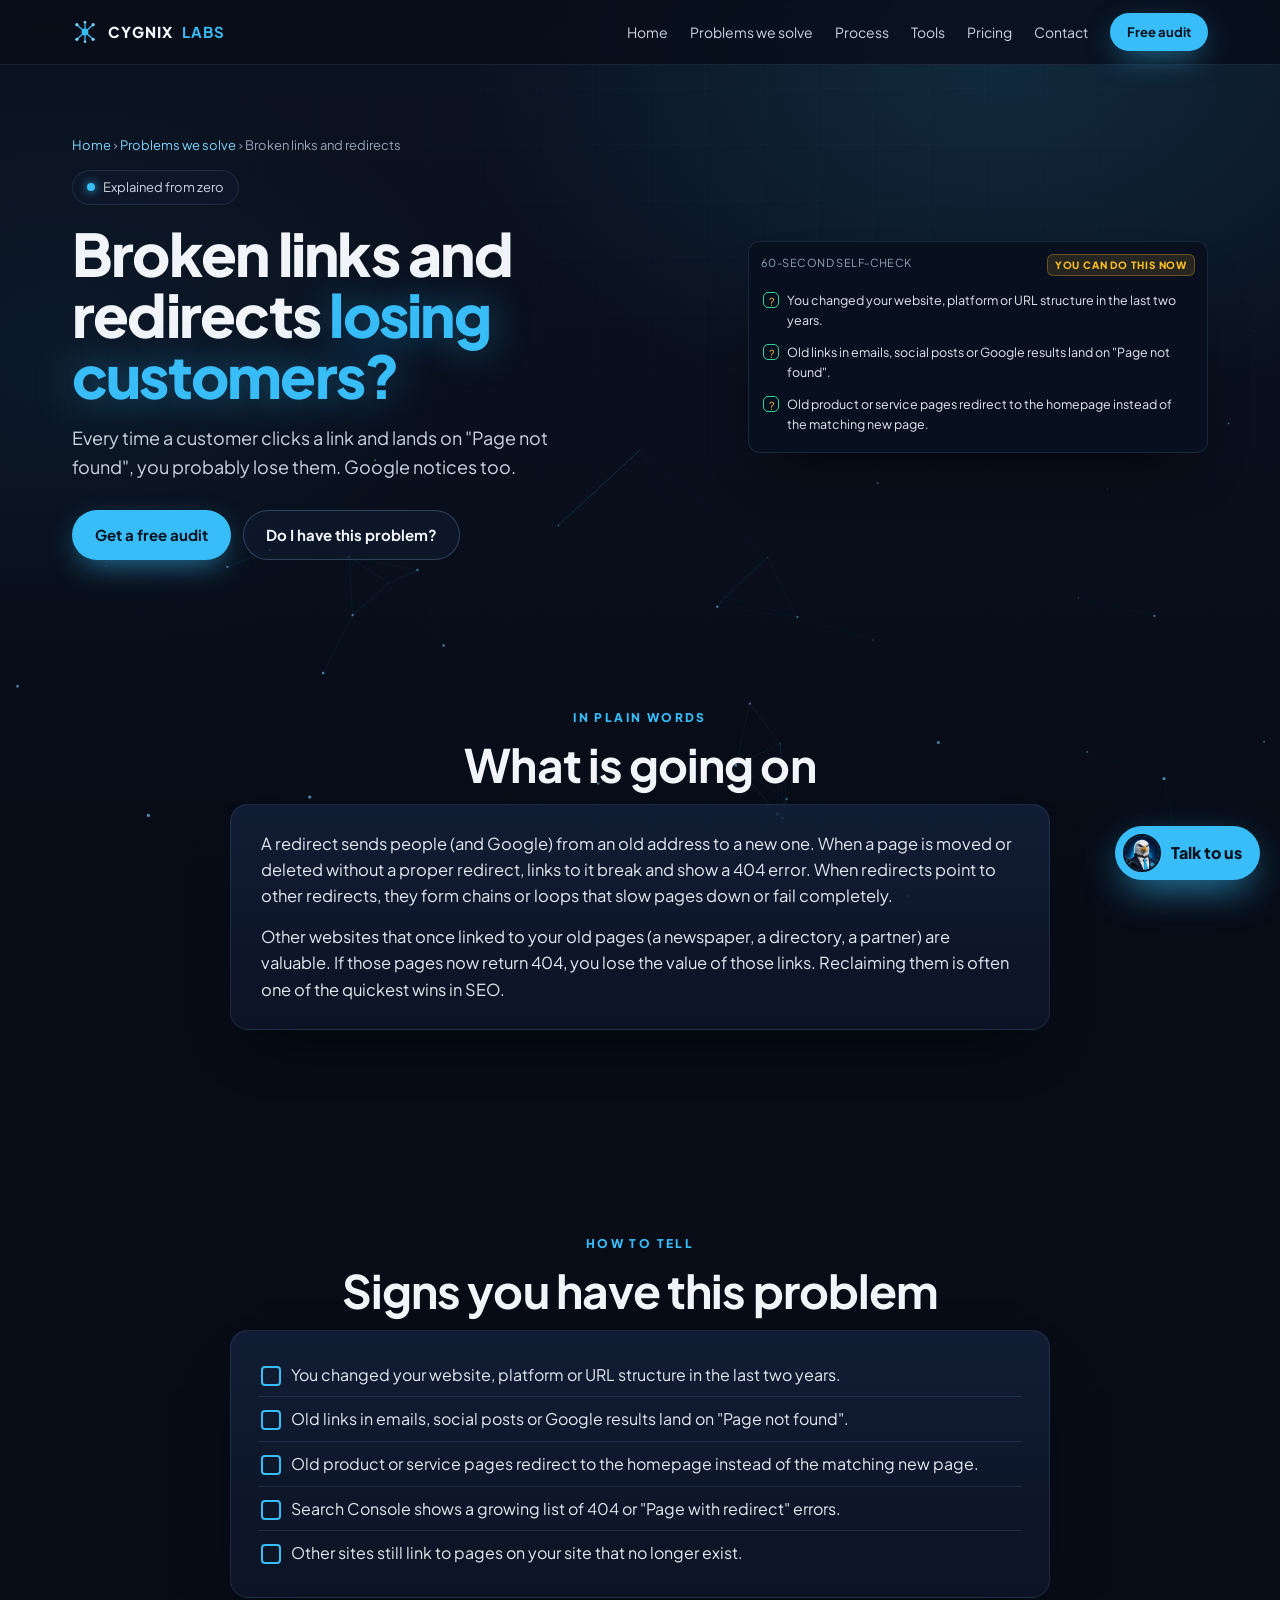
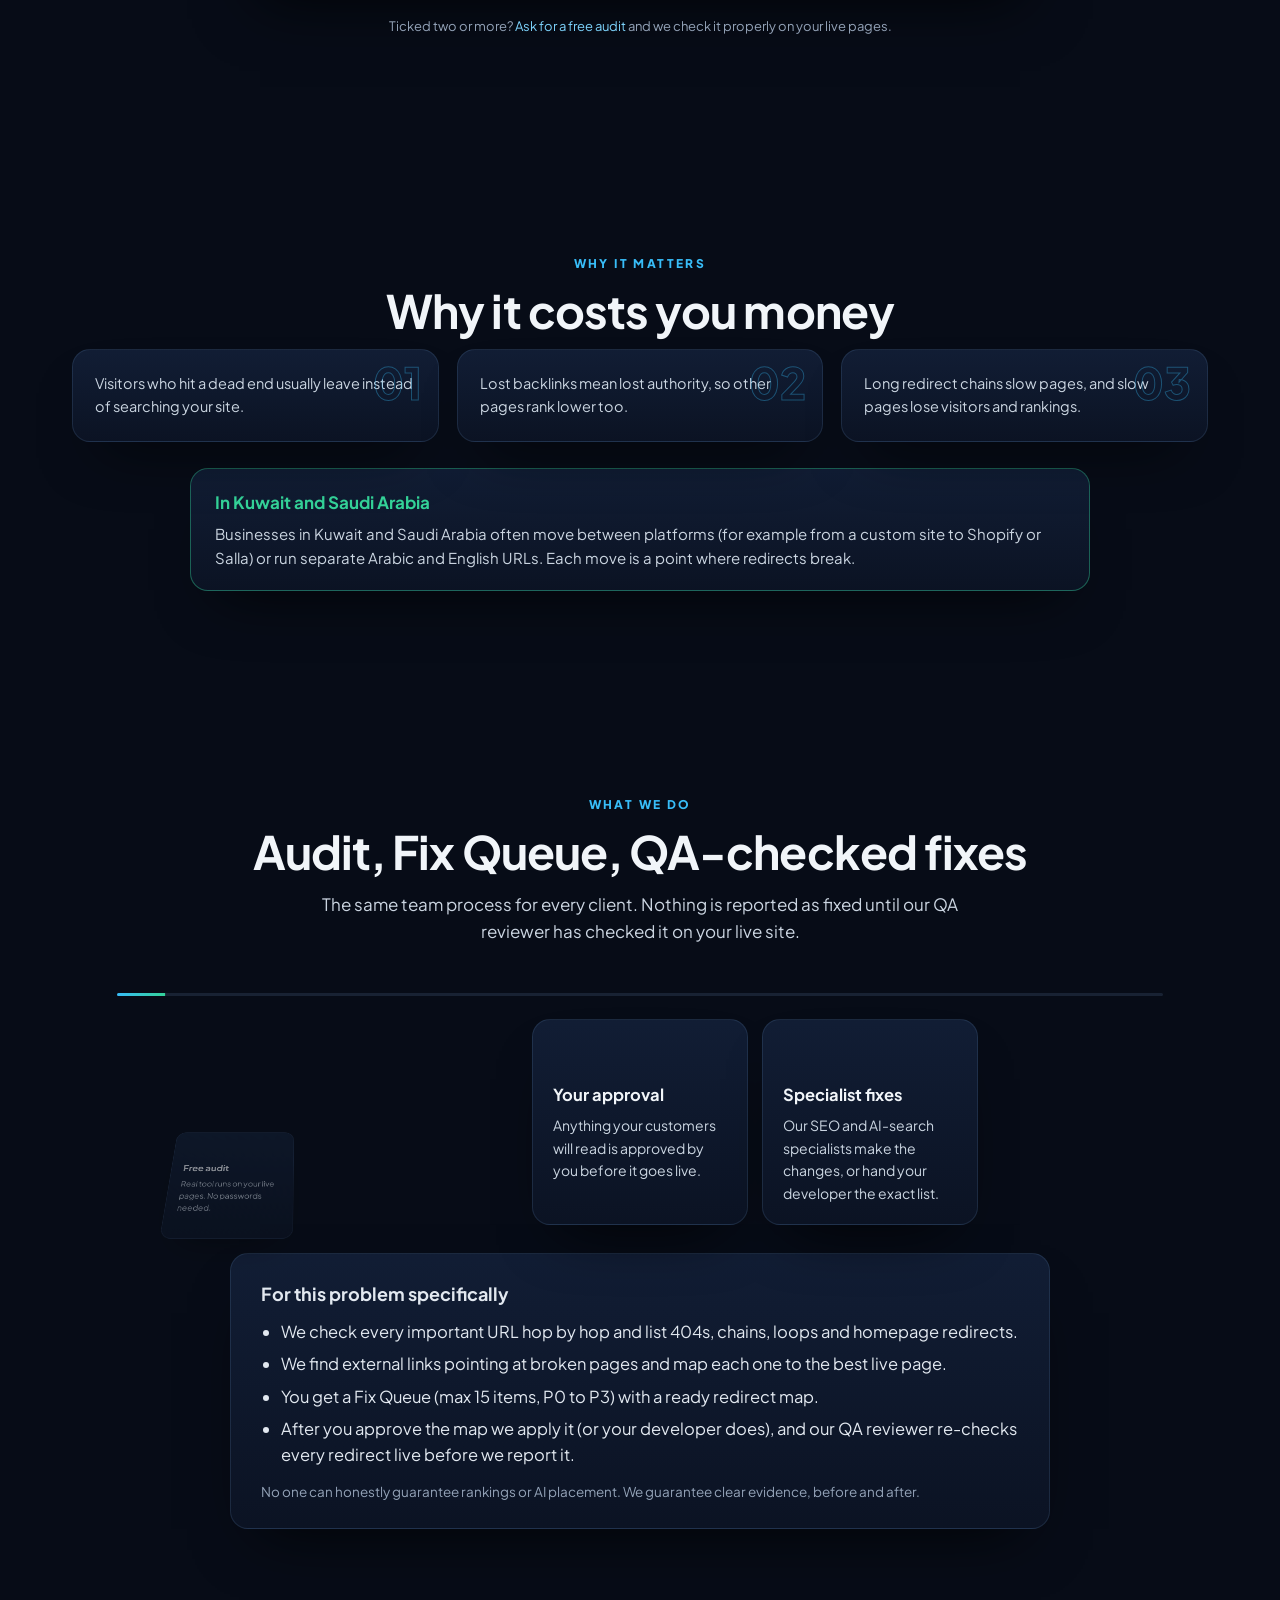
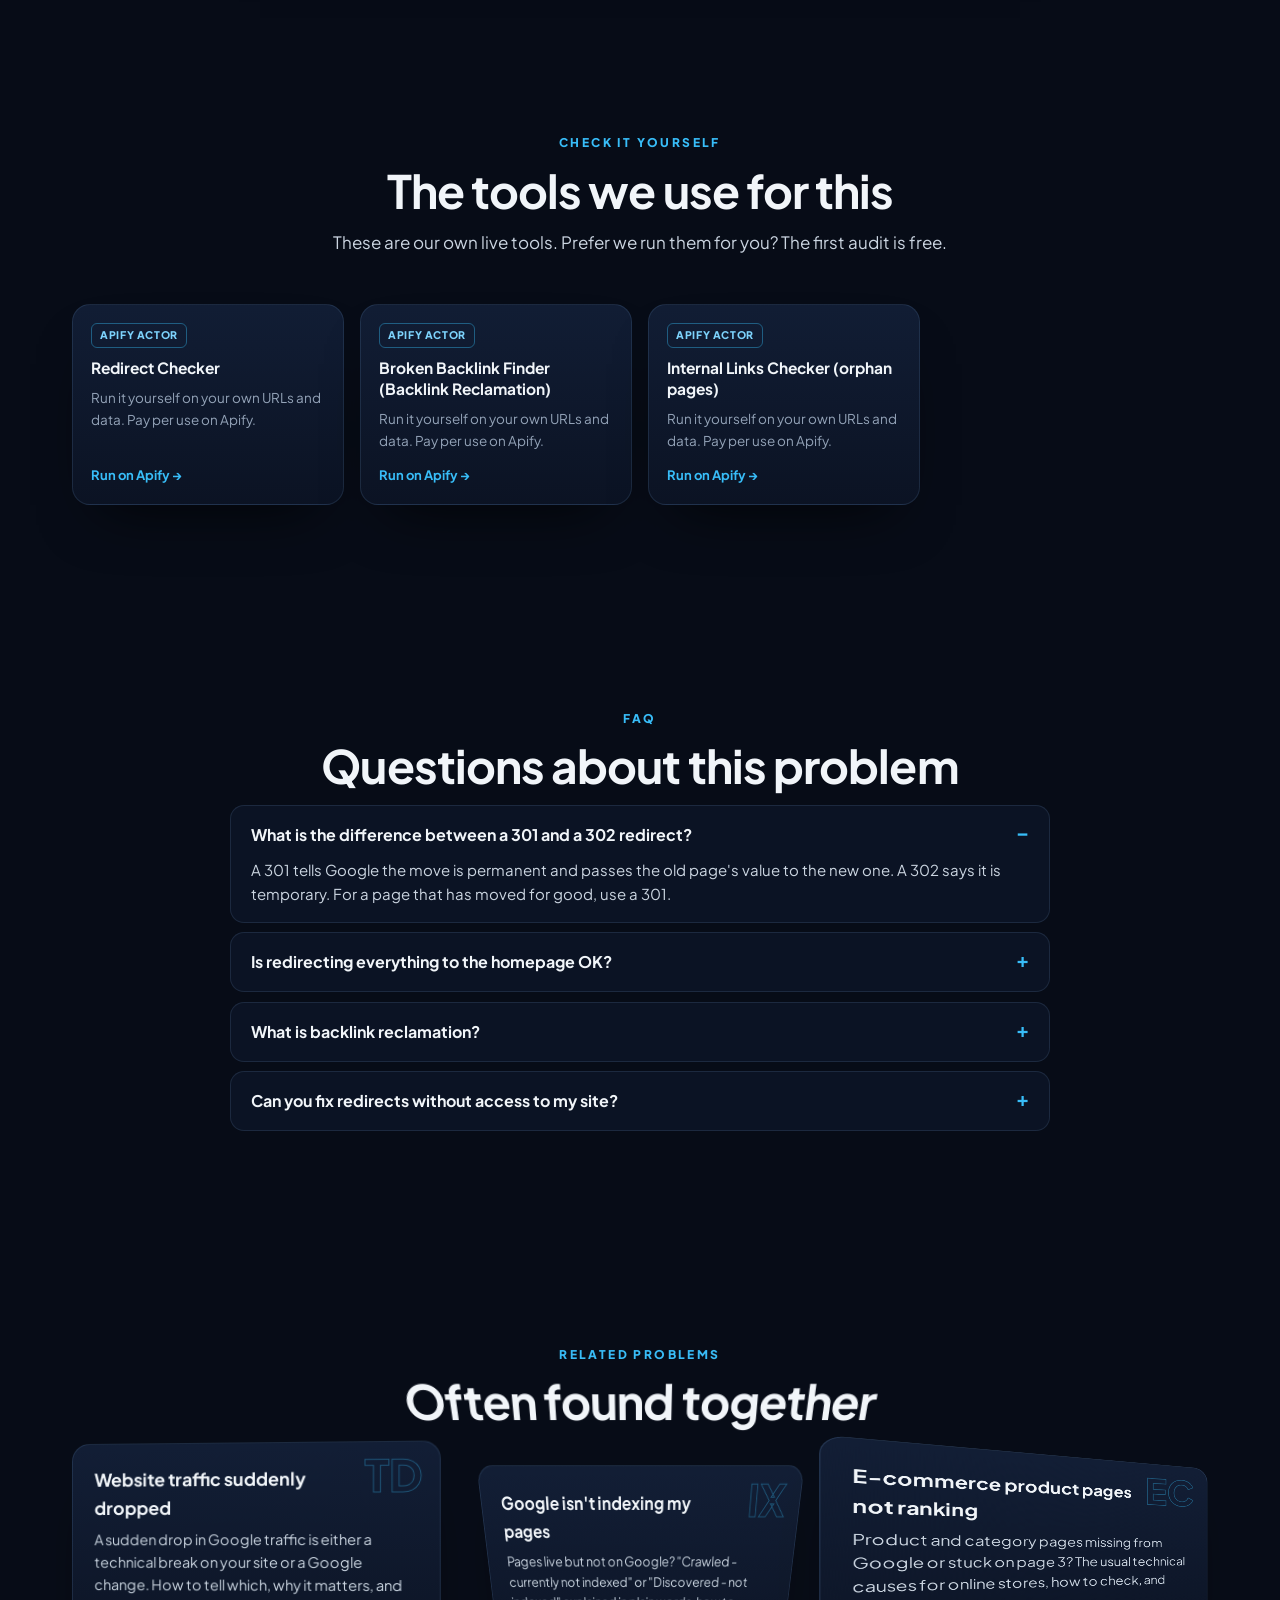
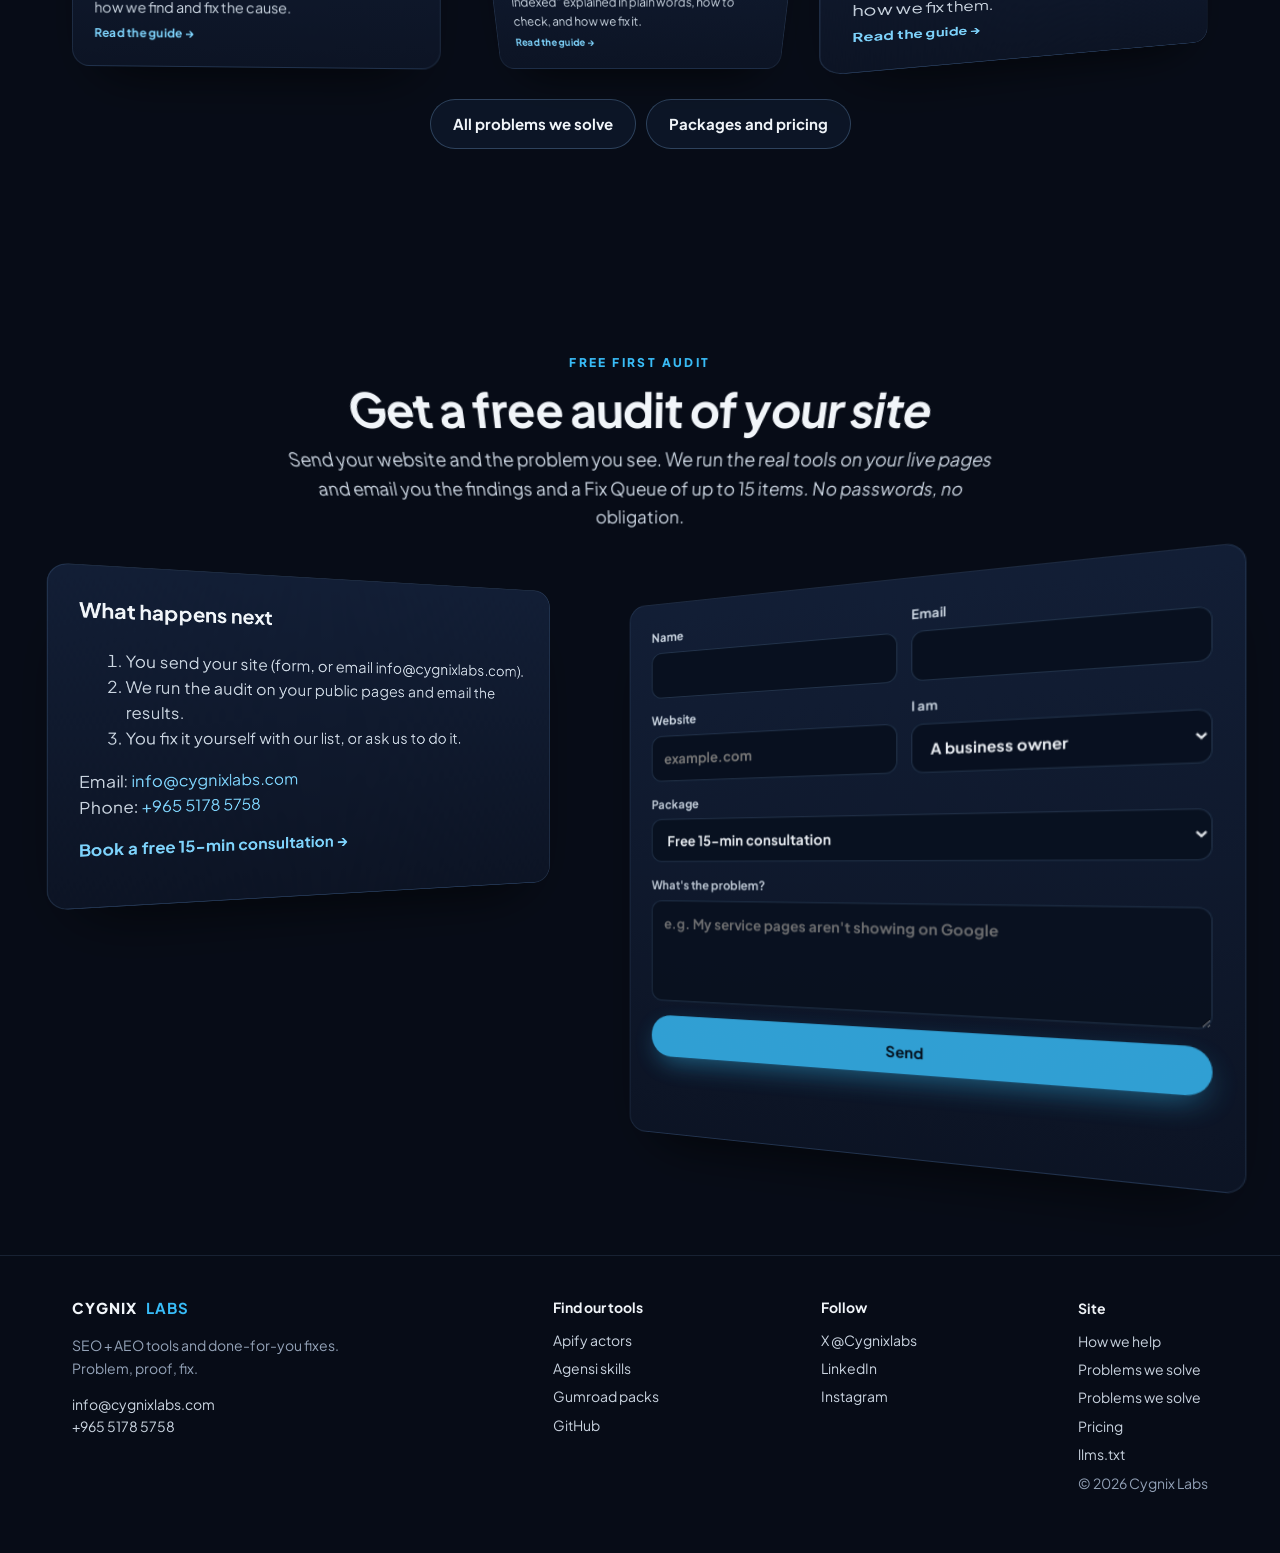
==== broken-links-and-redirects-losing-customers.html @ 86f73513 "Schema: contactPoint availableLanguage English only" ====
<!doctype html>
<html lang="en">
<head>
<meta charset="utf-8">
<meta name="viewport" content="width=device-width,initial-scale=1,viewport-fit=cover">
<title>Broken links and redirects losing you customers? Explained simply | Cygnix Labs</title>
<meta name="description" content="404 pages, redirect chains and lost backlinks quietly cost visitors and Google trust. How to spot them, why they cost money, and how we fix them.">
<link rel="canonical" href="https://skills.cygnixlabs.com/broken-links-and-redirects-losing-customers.html">
<meta name="robots" content="index,follow,max-image-preview:large">
<meta name="theme-color" content="#0B1220">
<meta name="author" content="Cygnix Labs">
<meta property="og:type" content="article">
<meta property="og:site_name" content="Cygnix Labs">
<meta property="og:title" content="Broken links and redirects losing customers? | Cygnix Labs">
<meta property="og:description" content="404 pages, redirect chains and lost backlinks quietly cost visitors and Google trust. How to spot them, why they cost money, and how we fix them.">
<meta property="og:url" content="https://skills.cygnixlabs.com/broken-links-and-redirects-losing-customers.html">
<meta property="og:image" content="https://skills.cygnixlabs.com/assets/img/og.jpg">
<meta property="og:image:width" content="1200"><meta property="og:image:height" content="630">
<meta property="og:image:alt" content="The Cygnix Labs eagle next to the headline: Get found on Google and in AI answers">
<meta name="twitter:card" content="summary_large_image">
<meta name="twitter:site" content="@Cygnixlabs">
<meta name="twitter:title" content="Broken links and redirects losing customers? | Cygnix Labs">
<meta name="twitter:description" content="404 pages, redirect chains and lost backlinks quietly cost visitors and Google trust. How to spot them, why they cost money, and how we fix them.">
<meta name="twitter:image" content="https://skills.cygnixlabs.com/assets/img/og.jpg">
<link rel="icon" type="image/png" href="favicon.png">
<link rel="apple-touch-icon" href="apple-touch-icon.png">
<link rel="preload" href="assets/fonts/jakarta.woff2" as="font" type="font/woff2" crossorigin>
<link rel="alternate" type="text/plain" title="llms.txt" href="llms.txt">
<script>(function(){var d=document.documentElement,r=matchMedia('(prefers-reduced-motion: reduce)').matches;if(!r){d.classList.add('motion');if(matchMedia('(min-width: 981px)').matches&&!(navigator.deviceMemory&&navigator.deviceMemory<4))d.classList.add('motion-lg');}})();</script>
<link rel="stylesheet" href="assets/css/site.css?v=202611012236">
<link rel="stylesheet" href="assets/css/assist.css?v=202611012236">
<script type="application/ld+json">{"@context":"https://schema.org","@graph":[{"@type":"Organization","@id":"https://skills.cygnixlabs.com/#org","name":"Cygnix Labs","url":"https://skills.cygnixlabs.com/","logo":"https://skills.cygnixlabs.com/apple-touch-icon.png","image":"https://skills.cygnixlabs.com/assets/img/og.jpg","email":"info@cygnixlabs.com","description":"Cygnix Labs is a done-for-you SEO and AEO (AI search) team. We fix websites that customers can't find on Google, Google Maps or in AI answers such as ChatGPT: free audit, a ranked Fix Queue, and every fix QA-checked.","sameAs":["https://x.com/Cygnixlabs","https://www.linkedin.com/company/cygnix-labs","https://www.instagram.com/cygnix.labs/","https://apify.com/cygnix_labs","https://agensi.io/creators/cygnix-labs","https://cygnixlabs.gumroad.com/","https://github.com/cygnixlabs-cmd"],"telephone":"+96551785758","address":{"@type":"PostalAddress","streetAddress":"Floor 1, Office 48, Al Rehab Complex, Tunisia Street","addressLocality":"Hawalli","addressCountry":"KW"},"contactPoint":{"@type":"ContactPoint","contactType":"sales","email":"info@cygnixlabs.com","telephone":"+96551785758","availableLanguage":["English"]}},{"@type":"WebSite","@id":"https://skills.cygnixlabs.com/#site","url":"https://skills.cygnixlabs.com/","name":"Cygnix Labs","publisher":{"@id":"https://skills.cygnixlabs.com/#org"}},{"@type":"WebPage","@id":"https://skills.cygnixlabs.com/broken-links-and-redirects-losing-customers.html#page","url":"https://skills.cygnixlabs.com/broken-links-and-redirects-losing-customers.html","name":"Broken links and redirects losing you customers? Explained simply | Cygnix Labs","description":"404 pages, redirect chains and lost backlinks quietly cost visitors and Google trust. How to spot them, why they cost money, and how we fix them.","inLanguage":"en","isPartOf":{"@id":"https://skills.cygnixlabs.com/#site"},"about":{"@id":"https://skills.cygnixlabs.com/broken-links-and-redirects-losing-customers.html#service"},"breadcrumb":{"@type":"BreadcrumbList","itemListElement":[{"@type":"ListItem","position":1,"name":"Home","item":"https://skills.cygnixlabs.com/"},{"@type":"ListItem","position":2,"name":"Problems we solve","item":"https://skills.cygnixlabs.com/problems.html"},{"@type":"ListItem","position":3,"name":"Broken links and redirects","item":"https://skills.cygnixlabs.com/broken-links-and-redirects-losing-customers.html"}]},"dateModified":"2026-11-01","publisher":{"@id":"https://skills.cygnixlabs.com/#org"}},{"@type":"Service","@id":"https://skills.cygnixlabs.com/broken-links-and-redirects-losing-customers.html#service","name":"Fix: Broken links and redirects","description":"404 pages, redirect chains and lost backlinks quietly cost visitors and Google trust. How to spot them, why they cost money, and how we fix them.","provider":{"@id":"https://skills.cygnixlabs.com/#org"},"serviceType":"SEO and AEO (AI search) audit and fixes","areaServed":[{"@type":"Country","name":"Kuwait"},{"@type":"Country","name":"Saudi Arabia"},{"@type":"Country","name":"United Arab Emirates"},{"@type":"Country","name":"Qatar"},{"@type":"Country","name":"Bahrain"},{"@type":"Country","name":"Oman"},{"@type":"Country","name":"United Kingdom"},{"@type":"Country","name":"United States"},{"@type":"Country","name":"Canada"},{"@type":"Country","name":"Australia"}],"url":"https://skills.cygnixlabs.com/broken-links-and-redirects-losing-customers.html","offers":{"@type":"Offer","name":"Free first audit","price":"0","priceCurrency":"USD","url":"https://skills.cygnixlabs.com/broken-links-and-redirects-losing-customers.html#contact","availability":"https://schema.org/InStock","seller":{"@id":"https://skills.cygnixlabs.com/#org"}}},{"@type":"FAQPage","@id":"https://skills.cygnixlabs.com/broken-links-and-redirects-losing-customers.html#faq","mainEntity":[{"@type":"Question","name":"What is the difference between a 301 and a 302 redirect?","acceptedAnswer":{"@type":"Answer","text":"A 301 tells Google the move is permanent and passes the old page's value to the new one. A 302 says it is temporary. For a page that has moved for good, use a 301."}},{"@type":"Question","name":"Is redirecting everything to the homepage OK?","acceptedAnswer":{"@type":"Answer","text":"No. Google often treats that like a broken page. Each old URL should go to the closest matching new page."}},{"@type":"Question","name":"What is backlink reclamation?","acceptedAnswer":{"@type":"Answer","text":"Finding links from other websites that point to pages on your site that now return an error, and redirecting those old addresses to a live page so you get the value back."}},{"@type":"Question","name":"Can you fix redirects without access to my site?","acceptedAnswer":{"@type":"Answer","text":"We can produce the full redirect map without access. To apply it we need an editor role or your developer's help. No passwords."}}]}]}</script>
</head>
<body>
<div class="bg-grid" aria-hidden="true"></div><canvas id="bg-fx" aria-hidden="true"></canvas>
<a class="skip" href="#main">Skip to content</a>
<header class="nav"><div class="wrap">
 <a class="logo" href="./" aria-label="Cygnix Labs home"><svg viewBox="0 0 32 32" aria-hidden="true"><g stroke="#38BDF8" stroke-width="1.6"><path d="M16 16 6 7M16 16l10-9M16 16 6 25M16 16l10 9M16 16V4M16 16v12"/></g><circle cx="16" cy="16" r="4.2" fill="#38BDF8"/><g fill="#7DD3FC"><circle cx="6" cy="7" r="2"/><circle cx="26" cy="7" r="2"/><circle cx="6" cy="25" r="2"/><circle cx="26" cy="25" r="2"/><circle cx="16" cy="4" r="1.6"/><circle cx="16" cy="28" r="1.6"/></g></svg>CYGNIX <b>LABS</b></a>
 <nav aria-label="Main"><a href="./">Home</a><a href="problems.html" aria-current="page">Problems we solve</a><a href="./#process">Process</a><a href="./#tools">Tools</a><a href="pricing.html">Pricing</a><a href="#contact">Contact</a></nav>
 <a class="mlink" href="problems.html">Problems</a>
 <a class="btn btn-p btn-sm" href="#contact" data-package="Free audit">Free audit</a>
</div></header>

<main id="main">
<section class="phero" id="top" aria-label="Broken links and redirects losing customers?"><div class="wrap">
 <div>
  <p class="crumbs"><a href="./">Home</a> › <a href="problems.html">Problems we solve</a> › Broken links and redirects</p>
  <span class="pill"><span class="dot"></span>Explained from zero</span>
  <h1>Broken links and redirects <span class="c">losing customers?</span></h1>
  <p class="lead">Every time a customer clicks a link and lands on &quot;Page not found&quot;, you probably lose them. Google notices too.</p>
  <div class="ctas"><a class="btn btn-p" href="#contact" data-package="Free audit" data-msg="Free audit request (Broken links and redirects). My website: ">Get a free audit</a><a class="btn btn-g" href="#signs">Do I have this problem?</a></div>
 </div>
 <div class="mock pcheck glass" aria-label="Quick self-check"><div class="mh"><span>60-SECOND SELF-CHECK</span><span class="tag">YOU CAN DO THIS NOW</span></div>
  <div class="chk"><i>?</i>You changed your website, platform or URL structure in the last two years.</div><div class="chk"><i>?</i>Old links in emails, social posts or Google results land on &quot;Page not found&quot;.</div><div class="chk"><i>?</i>Old product or service pages redirect to the homepage instead of the matching new page.</div>
 </div>
</div></section>

<section id="plain"><div class="wrap">
 <p class="eyebrow">In plain words</p>
 <h2>What is going on</h2>
 <div class="prose glass rv"><p>A redirect sends people (and Google) from an old address to a new one. When a page is moved or deleted without a proper redirect, links to it break and show a 404 error. When redirects point to other redirects, they form chains or loops that slow pages down or fail completely.</p><p>Other websites that once linked to your old pages (a newspaper, a directory, a partner) are valuable. If those pages now return 404, you lose the value of those links. Reclaiming them is often one of the quickest wins in SEO.</p></div>
</div></section>

<section id="signs"><div class="wrap">
 <p class="eyebrow">How to tell</p>
 <h2>Signs you have this problem</h2>
 <ul class="checklist glass rv"><li>You changed your website, platform or URL structure in the last two years.</li><li>Old links in emails, social posts or Google results land on &quot;Page not found&quot;.</li><li>Old product or service pages redirect to the homepage instead of the matching new page.</li><li>Search Console shows a growing list of 404 or &quot;Page with redirect&quot; errors.</li><li>Other sites still link to pages on your site that no longer exist.</li></ul>
 <p class="note">Ticked two or more? <a href="#contact" data-package="Free audit" data-msg="Free audit request (Broken links and redirects). My website: ">Ask for a free audit</a> and we check it properly on your live pages.</p>
</div></section>

<section id="cost"><div class="wrap">
 <p class="eyebrow">Why it matters</p>
 <h2>Why it costs you money</h2>
 <div class="finds"><article class="find glass"><span class="fi" aria-hidden="true">01</span><p>Visitors who hit a dead end usually leave instead of searching your site.</p></article><article class="find glass"><span class="fi" aria-hidden="true">02</span><p>Lost backlinks mean lost authority, so other pages rank lower too.</p></article><article class="find glass"><span class="fi" aria-hidden="true">03</span><p>Long redirect chains slow pages, and slow pages lose visitors and rankings.</p></article></div>
 <div class="gulf glass rv"><h3>In Kuwait and Saudi Arabia</h3><p>Businesses in Kuwait and Saudi Arabia often move between platforms (for example from a custom site to Shopify or Salla) or run separate Arabic and English URLs. Each move is a point where redirects break.</p></div>
</div></section>

<section id="process"><div class="wrap">
 <p class="eyebrow">What we do</p>
 <h2>Audit, Fix Queue, QA-checked fixes</h2>
 <p class="sub">The same team process for every client. Nothing is reported as fixed until our QA reviewer has checked it on your live site.</p>
 <div class="proc">
  <div class="proc-line" aria-hidden="true"><span></span></div>
  <div class="pstep glass"><span class="pn">1</span><h3>Free audit</h3><p>Real tool runs on your live pages. No passwords needed.</p></div>
  <div class="pstep glass"><span class="pn">2</span><h3>Fix Queue</h3><p>Up to 15 fixes, ranked P0 (urgent) to P3 (nice to have), each with evidence.</p></div>
  <div class="pstep glass"><span class="pn">3</span><h3>Your approval</h3><p>Anything your customers will read is approved by you before it goes live.</p></div>
  <div class="pstep glass"><span class="pn">4</span><h3>Specialist fixes</h3><p>Our SEO and AI-search specialists make the changes, or hand your developer the exact list.</p></div>
  <div class="pstep glass"><span class="pn">5</span><h3>QA-checked</h3><p>A separate QA reviewer checks every fix on your live site before we call it done.</p></div>
 </div>
 <div class="prose glass rv"><h3>For this problem specifically</h3><ul><li>We check every important URL hop by hop and list 404s, chains, loops and homepage redirects.</li><li>We find external links pointing at broken pages and map each one to the best live page.</li><li>You get a Fix Queue (max 15 items, P0 to P3) with a ready redirect map.</li><li>After you approve the map we apply it (or your developer does), and our QA reviewer re-checks every redirect live before we report it.</li></ul><p class="small">No one can honestly guarantee rankings or AI placement. We guarantee clear evidence, before and after.</p></div>
</div></section>

<section id="tools"><div class="wrap">
 <p class="eyebrow">Check it yourself</p>
 <h2>The tools we use for this</h2>
 <p class="sub">These are our own live tools. Prefer we run them for you? The first audit is free.</p>
 <div class="grid"><a class="tool glass" href="https://apify.com/cygnix_labs/redirect-checker" target="_blank" rel="noopener"><div class="meta"><span class="badge apify">Apify actor</span></div><h3>Redirect Checker</h3><p>Run it yourself on your own URLs and data. Pay per use on Apify.</p><div class="ft"><span class="go">Run on Apify →</span></div></a><a class="tool glass" href="https://apify.com/cygnix_labs/backlink-reclamation-finder" target="_blank" rel="noopener"><div class="meta"><span class="badge apify">Apify actor</span></div><h3>Broken Backlink Finder (Backlink Reclamation)</h3><p>Run it yourself on your own URLs and data. Pay per use on Apify.</p><div class="ft"><span class="go">Run on Apify →</span></div></a><a class="tool glass" href="https://apify.com/cygnix_labs/internal-link-audit" target="_blank" rel="noopener"><div class="meta"><span class="badge apify">Apify actor</span></div><h3>Internal Links Checker (orphan pages)</h3><p>Run it yourself on your own URLs and data. Pay per use on Apify.</p><div class="ft"><span class="go">Run on Apify →</span></div></a></div>
</div></section>

<section id="faq"><div class="wrap">
 <p class="eyebrow">FAQ</p>
 <h2>Questions about this problem</h2>
 <div class="faq"><details open><summary>What is the difference between a 301 and a 302 redirect?</summary><p>A 301 tells Google the move is permanent and passes the old page&#x27;s value to the new one. A 302 says it is temporary. For a page that has moved for good, use a 301.</p></details><details><summary>Is redirecting everything to the homepage OK?</summary><p>No. Google often treats that like a broken page. Each old URL should go to the closest matching new page.</p></details><details><summary>What is backlink reclamation?</summary><p>Finding links from other websites that point to pages on your site that now return an error, and redirecting those old addresses to a live page so you get the value back.</p></details><details><summary>Can you fix redirects without access to my site?</summary><p>We can produce the full redirect map without access. To apply it we need an editor role or your developer&#x27;s help. No passwords.</p></details></div>
</div></section>

<section id="related"><div class="wrap">
 <p class="eyebrow">Related problems</p>
 <h2>Often found together</h2>
 <div class="finds"><a class="find glass" href="website-traffic-suddenly-dropped.html"><span class="fi" aria-hidden="true">TD</span><h3>Website traffic suddenly dropped</h3><p>A sudden drop in Google traffic is either a technical break on your site or a Google change. How to tell which, why it matters, and how we find and fix the cause.</p><small>Read the guide →</small></a><a class="find glass" href="google-not-indexing-my-pages.html"><span class="fi" aria-hidden="true">IX</span><h3>Google isn&#x27;t indexing my pages</h3><p>Pages live but not on Google? &quot;Crawled - currently not indexed&quot; or &quot;Discovered - not indexed&quot; explained in plain words, how to check, and how we fix it.</p><small>Read the guide →</small></a><a class="find glass" href="ecommerce-product-pages-not-ranking.html"><span class="fi" aria-hidden="true">EC</span><h3>E-commerce product pages not ranking</h3><p>Product and category pages missing from Google or stuck on page 3? The usual technical causes for online stores, how to check, and how we fix them.</p><small>Read the guide →</small></a></div>
 <div class="flow"><a class="btn btn-g" href="problems.html">All problems we solve</a><a class="btn btn-g" href="pricing.html">Packages and pricing</a></div>
</div></section>
<section id="contact"><div class="wrap">
 <p class="eyebrow">Free first audit</p>
 <h2>Get a free audit of your site</h2>
 <p class="sub">Send your website and the problem you see. We run the real tools on your live pages and email you the findings and a Fix Queue of up to 15 items. No passwords, no obligation.</p>
 <div class="contact">
  <div class="side glass rv">
   <h3>What happens next</h3>
   <ol><li>You send your site (form, or email info@cygnixlabs.com).</li><li>We run the audit on your public pages and email the results.</li><li>You fix it yourself with our list, or ask us to do it.</li></ol>
   <p>Email: <a href="mailto:info@cygnixlabs.com?subject=Free%20audit%3A%20Broken%20links%20and%20redirects">info@cygnixlabs.com</a><br>Phone: <a href="tel:+96551785758">+965 5178 5758</a></p>
   <p><a href="?package=consultation#contact" data-package="Free 15-min consultation" data-msg="I would like a free 15-min consultation about: Broken links and redirects"><b>Book a free 15-min consultation →</b></a></p>
  </div>
  <form class="f glass rv" id="contact-form" novalidate>
   <div class="two"><label>Name<input name="name" required autocomplete="name"></label><label>Email<input name="email" type="email" required autocomplete="email"></label></div>
   <div class="two"><label>Website<input name="website" type="text" placeholder="example.com" autocomplete="url"></label>
    <label>I am<select name="type"><option>A business owner</option><option>An agency</option><option>An online store</option><option>Other</option></select></label></div>
   <label>Package<select name="package"><option>Free 15-min consultation</option><option>Free audit</option><option>Free sample audit (agencies)</option><option>White-label audit — $99</option><option>White-label 4-pack — $299</option><option>Monitor — $29/mo</option><option>Growth — $59/mo</option><option>Agency — $99/mo (5 white-label sites)</option><option>Quick Audit — $79</option><option>Full Audit — $199</option><option>Fix Sprint — $299</option><option>Talk to us (chat)</option><option>Just a question</option></select></label>
   <label>What's the problem?<textarea name="message" placeholder="e.g. My service pages aren't showing on Google"></textarea></label>
   <input class="hp" type="text" name="_honey" tabindex="-1" autocomplete="off" aria-hidden="true">
   <button class="btn btn-p" type="submit">Send</button>
   <p class="status" role="status" aria-live="polite"></p>
  </form>
 </div>
</div></section>
</main>

<footer><div class="wrap">
 <div><a class="logo" href="./">CYGNIX <b>LABS</b></a><p style="max-width:320px">SEO + AEO tools and done-for-you fixes. Problem, proof, fix.</p><p><a href="mailto:info@cygnixlabs.com">info@cygnixlabs.com</a><br><a href="tel:+96551785758">+965 5178 5758</a></p></div>
 <div><h4>Find our tools</h4><ul><li><a href="https://apify.com/cygnix_labs" target="_blank" rel="noopener">Apify actors</a></li><li><a href="https://agensi.io/creators/cygnix-labs" target="_blank" rel="noopener">Agensi skills</a></li><li><a href="https://cygnixlabs.gumroad.com/" target="_blank" rel="noopener">Gumroad packs</a></li><li><a href="https://github.com/cygnixlabs-cmd/cygnix-seo-skills" target="_blank" rel="noopener">GitHub</a></li></ul></div>
 <div><h4>Follow</h4><ul><li><a href="https://x.com/Cygnixlabs" target="_blank" rel="noopener">X @Cygnixlabs</a></li><li><a href="https://www.linkedin.com/company/cygnix-labs" target="_blank" rel="noopener">LinkedIn</a></li><li><a href="https://www.instagram.com/cygnix.labs/" target="_blank" rel="noopener">Instagram</a></li></ul></div>
 <div><h4>Site</h4><ul><li><a href="./#how">How we help</a></li><li><a href="problems.html">Problems we solve</a></li><li><a href="problems.html">Problems we solve</a></li><li><a href="pricing.html">Pricing</a></li><li><a href="llms.txt">llms.txt</a></li><li>© 2026 Cygnix Labs</li></ul></div>
</div></footer>

<button class="chat-fab" id="chat-fab" type="button" aria-controls="chat" aria-expanded="false"><img src="assets/img/eagle-360.webp" alt="" width="38" height="38" loading="lazy"><span>Talk to us</span></button>
<div class="chat" id="chat" role="dialog" aria-label="Talk to us: Cygnix guide">
 <div class="chat-h"><img src="assets/img/eagle-360.webp" alt="" width="40" height="40" loading="lazy"><div><b>Cygnix guide</b><small>Automated guide · the team replies by email</small></div><button class="chat-x" type="button" aria-label="Close chat">×</button></div>
 <div class="chat-b" data-lenis-prevent></div>
 <form class="chat-f"><input type="text" placeholder="Describe your problem…" aria-label="Describe your problem" maxlength="300"><button class="btn btn-p btn-sm" type="submit">Send</button></form>
 <div class="chat-note">Not a live chat. Use “Send this to the Cygnix team” and we reply by email.</div>
</div>
<script src="assets/vendor/gsap.min.js" defer></script>
<script src="assets/vendor/ScrollTrigger.min.js" defer></script>
<script src="assets/vendor/lenis.min.js" defer></script>
<script src="assets/js/main.js?v=202611012236" defer></script>
<script src="assets/js/motion.js?v=202611012236" defer></script>
</body>
</html>
---- assets/css/site.css ----
@font-face{font-family:"Plus Jakarta Sans";src:url(../fonts/jakarta.woff2) format("woff2");font-weight:200 800;font-display:swap}
:root{--bg:#0B1220;--bg2:#070C17;--card:#0F1A2E;--card2:#13213A;--line:rgba(148,197,255,.12);--cyan:#38BDF8;--cyan2:#7DD3FC;--text:#F1F5F9;--muted:#94A3B8;--red:#F87171;--amber:#FBBF24;--green:#34D399;--r:18px;--max:1180px;
--font:"Plus Jakarta Sans",system-ui,-apple-system,"Segoe UI",Roboto,Arial,sans-serif}
*{box-sizing:border-box}html{scroll-behavior:smooth}
body{margin:0;background:var(--bg2);color:var(--text);font-family:var(--font);line-height:1.6;-webkit-font-smoothing:antialiased;overflow-x:hidden}
body:before{content:"";position:fixed;inset:0;z-index:-1;background:
radial-gradient(900px 600px at 78% 8%,rgba(56,189,248,.14),transparent 60%),
radial-gradient(700px 500px at 5% 40%,rgba(56,189,248,.06),transparent 60%),
linear-gradient(var(--bg),var(--bg2));}

a{color:var(--cyan2);text-decoration:none}a:hover{text-decoration:underline}
img{max-width:100%;display:block}
.wrap{max-width:var(--max);margin:0 auto;padding:0 22px}
.skip{position:absolute;left:-999px}.skip:focus{left:12px;top:12px;z-index:99;background:var(--cyan);color:#001;padding:8px 12px;border-radius:8px}
/* nav */
.nav{position:sticky;top:0;z-index:50;backdrop-filter:blur(14px);-webkit-backdrop-filter:blur(14px);background:rgba(7,12,23,.72);border-bottom:1px solid var(--line)}
.nav .wrap{display:flex;align-items:center;gap:22px;height:64px}
.logo{display:flex;align-items:center;gap:10px;font-weight:800;letter-spacing:.06em;color:var(--text);font-size:15px}
.logo:hover{text-decoration:none}.logo b{color:var(--cyan)}
.logo svg{width:26px;height:26px}
.nav nav{margin-left:auto;display:flex;gap:22px;font-size:14px}
.nav nav a{color:#CBD5E1}.nav nav a:hover{color:var(--text);text-decoration:none}
.btn{display:inline-flex;align-items:center;justify-content:center;gap:8px;border-radius:999px;padding:12px 22px;font-weight:700;font-size:15px;border:1px solid transparent;cursor:pointer;font-family:inherit;transition:transform .15s,box-shadow .2s,background .2s;white-space:nowrap}
.btn:hover{text-decoration:none;transform:translateY(-1px)}
.btn-p{background:var(--cyan);color:#04121F;box-shadow:0 0 0 0 rgba(56,189,248,.5),0 10px 30px -8px rgba(56,189,248,.65)}
.btn-p:hover{box-shadow:0 0 0 6px rgba(56,189,248,.15),0 14px 36px -8px rgba(56,189,248,.8)}
.btn-g{background:rgba(15,26,46,.7);color:var(--text);border-color:rgba(148,197,255,.25)}
.btn-g:hover{border-color:var(--cyan)}
.btn-sm{padding:8px 16px;font-size:13px}
/* hero */
.hero{position:relative;min-height:calc(100vh - 64px);display:flex;align-items:center;padding:40px 0 60px}
.hero .wrap{display:grid;grid-template-columns:1.02fr 1fr;gap:30px;align-items:center;width:100%}
.pill{display:inline-flex;align-items:center;gap:8px;font-size:13px;color:#CBD5E1;border:1px solid var(--line);background:rgba(15,26,46,.6);padding:6px 14px;border-radius:999px}
.dot{width:8px;height:8px;border-radius:50%;background:var(--cyan);box-shadow:0 0 10px var(--cyan);display:inline-block}
h1{font-size:clamp(38px,5.6vw,68px);line-height:1.04;letter-spacing:-.03em;margin:18px 0 18px;font-weight:800}
h1 .c{color:var(--cyan);text-shadow:0 0 40px rgba(56,189,248,.45)}
.lead{font-size:18px;color:#CBD5E1;max-width:540px;margin:0 0 28px}
.lead strong{color:var(--text)}
.ctas{display:flex;gap:12px;flex-wrap:wrap}
.ticks{display:flex;gap:18px;flex-wrap:wrap;margin-top:26px;font-size:13px;color:var(--muted);padding:0;list-style:none}
.ticks li{display:flex;align-items:center;gap:8px}
.stage{position:relative;height:min(620px,70vh);min-height:460px}
#scene{position:absolute;inset:-40px -40px -40px -40px;width:calc(100% + 80px);height:calc(100% + 80px);-webkit-mask-image:radial-gradient(ellipse 62% 60% at 50% 50%,#000 70%,transparent 100%);mask-image:radial-gradient(ellipse 62% 60% at 50% 50%,#000 70%,transparent 100%)}
.no3d #scene{display:none}
.hero{overflow-x:clip}
#scene canvas{display:block;width:100%!important;height:100%!important}
.stage-label{position:absolute;bottom:4px;right:0;font-size:11px;color:var(--muted);letter-spacing:.06em}
/* fallback (mobile / reduced motion / no webgl) */
.fallback{position:absolute;inset:0;display:none;perspective:1000px}
.no3d .fallback{display:block}
.fb-eagle{position:absolute;left:50%;top:50%;width:min(260px,58vw);aspect-ratio:1;transform:translate(-50%,-50%);border-radius:50%;box-shadow:0 0 80px rgba(56,189,248,.45);}
.fb-eagle img{width:100%;height:100%;border-radius:50%;object-fit:cover}
.fb-ring{position:absolute;left:50%;top:50%;width:min(440px,92vw);aspect-ratio:1;transform:translate(-50%,-50%) rotateX(68deg);border:1px solid rgba(56,189,248,.35);border-radius:50%;box-shadow:0 0 30px rgba(56,189,248,.2) inset}
.fb-card{position:absolute;font-size:12px;font-weight:700;padding:9px 12px;border-radius:12px;background:rgba(15,26,46,.92);border:1px solid rgba(56,189,248,.45);box-shadow:0 10px 30px -10px rgba(56,189,248,.6);white-space:nowrap;animation:bob 5s ease-in-out infinite}
.fb-card small{display:block;font-weight:500;color:var(--muted);font-size:10.5px}
.fb-card.bad{border-color:rgba(248,113,113,.55);box-shadow:0 10px 30px -12px rgba(248,113,113,.6)}
.fb-card.bad small{color:var(--red)}
.fb-card.ok small{color:var(--green)}
@keyframes bob{50%{transform:translateY(-10px)}}
/* sections */
section{padding:96px 0;position:relative}
.eyebrow{font-size:12px;letter-spacing:.2em;font-weight:800;color:var(--cyan);text-transform:uppercase;text-align:center}
h2{font-size:clamp(30px,4vw,46px);line-height:1.1;letter-spacing:-.02em;text-align:center;margin:10px auto 14px;max-width:820px}
.sub{color:#CBD5E1;text-align:center;max-width:680px;margin:0 auto 48px;font-size:17px}
.glass{background:linear-gradient(180deg,rgba(19,33,58,.85),rgba(12,21,38,.85));border:1px solid var(--line);border-radius:var(--r);box-shadow:0 30px 60px -30px rgba(0,0,0,.8)}
/* steps */
.steps{display:grid;grid-template-columns:repeat(3,1fr);gap:22px;perspective:1400px}
.step{padding:22px;transform-style:preserve-3d;transition:transform .6s cubic-bezier(.2,.7,.2,1),border-color .4s,box-shadow .4s}
.step:nth-child(1){transform:rotateY(10deg) rotateX(4deg)}
.step:nth-child(3){transform:rotateY(-10deg) rotateX(4deg)}
.step:hover,.step.lit{transform:none;border-color:rgba(56,189,248,.6);box-shadow:0 0 0 1px rgba(56,189,248,.25),0 30px 70px -30px rgba(56,189,248,.55)}
.num{display:inline-grid;place-items:center;width:28px;height:28px;border-radius:50%;border:1px solid var(--cyan);color:var(--cyan);font-weight:800;font-size:13px;margin-right:8px}
.step h3{display:flex;align-items:center;margin:0 0 6px;font-size:19px}
.step p{color:#CBD5E1;margin:0 0 16px;font-size:14.5px}
.mock{background:#08101F;border:1px solid var(--line);border-radius:12px;padding:12px;font-size:12.5px}
.mock .mh{display:flex;justify-content:space-between;color:var(--muted);font-size:11px;margin-bottom:8px;letter-spacing:.04em}
.tag{font-size:10px;font-weight:800;letter-spacing:.08em;padding:2px 7px;border-radius:6px;background:rgba(251,191,36,.12);color:var(--amber);border:1px solid rgba(251,191,36,.3)}
.row{display:flex;justify-content:space-between;gap:8px;padding:7px 8px;border-radius:8px;margin-top:5px;background:rgba(255,255,255,.02);border:1px solid rgba(255,255,255,.04)}
.row code{font-family:ui-monospace,Menlo,monospace;font-size:11.5px;color:#E2E8F0;overflow:hidden;text-overflow:ellipsis;white-space:nowrap}
.st{font-size:11px;font-weight:700;white-space:nowrap}.st.r{color:var(--red)}.st.a{color:var(--amber)}.st.g{color:var(--green)}.st.c{color:var(--cyan)}
.chk{display:flex;gap:8px;align-items:flex-start;padding:6px 2px;font-size:12.5px;color:#E2E8F0}
.chk i{flex:none;width:16px;height:16px;border-radius:5px;border:1px solid var(--green);display:grid;place-items:center;font-style:normal;font-size:11px;color:var(--green);margin-top:2px}
.flow{display:flex;justify-content:center;gap:10px;margin-top:30px;flex-wrap:wrap;color:var(--muted);font-size:14px}
/* audience */
.aud{display:grid;grid-template-columns:repeat(3,1fr);gap:18px}
.aud .glass{padding:22px}
.aud h3{margin:0 0 6px;font-size:18px}.aud p{margin:0;color:#CBD5E1;font-size:14.5px}
.aud ul{margin:10px 0 0;padding-left:18px;color:#CBD5E1;font-size:14px}
/* tools */
.tabs{display:flex;justify-content:center;gap:8px;flex-wrap:wrap;margin-bottom:26px}
.tab{background:rgba(15,26,46,.7);border:1px solid var(--line);color:#CBD5E1;padding:8px 16px;border-radius:999px;cursor:pointer;font:inherit;font-size:14px;font-weight:600}
.tab[aria-selected=true]{background:var(--cyan);color:#04121F;border-color:var(--cyan)}
.grid{display:grid;grid-template-columns:repeat(auto-fill,minmax(260px,1fr));gap:16px}
.tool{display:flex;flex-direction:column;padding:18px;transition:transform .3s,border-color .3s,box-shadow .3s;color:var(--text)}
.tool:hover{text-decoration:none;transform:translateY(-4px) rotateX(3deg);border-color:rgba(56,189,248,.55);box-shadow:0 24px 50px -24px rgba(56,189,248,.5)}
.tool .meta{display:flex;gap:6px;flex-wrap:wrap;margin-bottom:10px}
.badge{font-size:10.5px;font-weight:800;letter-spacing:.06em;text-transform:uppercase;padding:3px 8px;border-radius:6px;border:1px solid var(--line);color:var(--muted)}
.badge.apify{color:#7DD3FC;border-color:rgba(56,189,248,.4)}
.badge.agensi{color:#C4B5FD;border-color:rgba(196,181,253,.35)}
.tool h3{font-size:15.5px;line-height:1.35;margin:0 0 8px}
.tool p{font-size:13.5px;color:var(--muted);margin:0 0 14px;flex:1}
.tool .ft{display:flex;justify-content:space-between;align-items:center;font-size:13px}
.tool .price{color:var(--text);font-weight:700}
.tool .go{color:var(--cyan);font-weight:700}
.more{text-align:center;margin-top:24px}
.updated{text-align:center;color:var(--muted);font-size:12.5px;margin-top:14px}
/* pricing */
.plans{display:grid;grid-template-columns:repeat(3,1fr);gap:20px;align-items:stretch}
.plan{padding:26px;display:flex;flex-direction:column;position:relative}
.plan.hot{border-color:rgba(56,189,248,.6);box-shadow:0 0 0 1px rgba(56,189,248,.3),0 40px 80px -30px rgba(56,189,248,.45)}
.plan .ribbon{position:absolute;top:-12px;left:26px;background:var(--cyan);color:#04121F;font-size:11px;font-weight:800;padding:4px 10px;border-radius:999px;letter-spacing:.05em}
.plan h3{margin:0;font-size:18px}
.plan .amt{font-size:42px;font-weight:800;letter-spacing:-.02em;margin:8px 0 2px}
.plan .amt span{font-size:15px;color:var(--muted);font-weight:600}
.plan .for{color:var(--muted);font-size:14px;margin:0 0 14px}
.plan ul{list-style:none;padding:0;margin:0 0 22px;flex:1}
.plan li{padding:6px 0 6px 26px;position:relative;font-size:14.5px;color:#E2E8F0}
.plan li:before{content:"";position:absolute;left:2px;top:12px;width:12px;height:7px;border-left:2px solid var(--cyan);border-bottom:2px solid var(--cyan);transform:rotate(-45deg)}
.oneoff{display:grid;grid-template-columns:repeat(3,1fr);gap:20px;margin-top:22px}
.oneoff .plan .amt{font-size:32px}
.note{color:var(--muted);font-size:13px;text-align:center;margin-top:18px}
/* faq */
.faq{max-width:820px;margin:0 auto}
details{border:1px solid var(--line);border-radius:14px;background:rgba(15,26,46,.6);padding:16px 20px;margin-bottom:10px}
summary{cursor:pointer;font-weight:700;list-style:none;display:flex;justify-content:space-between;gap:10px}
summary::-webkit-details-marker{display:none}
summary:after{content:"+";color:var(--cyan);font-size:20px;line-height:1}
details[open] summary:after{content:"–"}
details p{color:#CBD5E1;margin:10px 0 0;font-size:15px}
/* contact */
.contact{display:grid;grid-template-columns:.9fr 1.1fr;gap:28px;align-items:start}
.contact .side{padding:26px}
.contact .side h3{margin-top:0}
.contact .side p,.contact .side li{color:#CBD5E1;font-size:15px}
form.f{padding:26px;display:grid;gap:14px}
.f .two{display:grid;grid-template-columns:1fr 1fr;gap:14px}
label{font-size:13px;font-weight:700;color:#CBD5E1;display:grid;gap:6px}
input,select,textarea{font:inherit;font-size:15px;color:var(--text);background:#08101F;border:1px solid rgba(148,197,255,.2);border-radius:12px;padding:12px 14px;width:100%}
input:focus,select:focus,textarea:focus{outline:none;border-color:var(--cyan);box-shadow:0 0 0 3px rgba(56,189,248,.18)}
textarea{min-height:110px;resize:vertical}
.hp{position:absolute;left:-5000px}
.status{font-size:14px;min-height:20px}.status.ok{color:var(--green)}.status.err{color:var(--red)}
/* footer */
footer{border-top:1px solid var(--line);padding:40px 0 60px;color:var(--muted);font-size:14px}
footer .wrap{display:flex;flex-wrap:wrap;gap:30px;justify-content:space-between}
footer h4{color:var(--text);margin:0 0 10px;font-size:14px}
footer ul{list-style:none;padding:0;margin:0;display:grid;gap:6px}
footer a{color:#CBD5E1}
/* chat */
.chat-fab{position:fixed;right:20px;bottom:20px;z-index:60;display:flex;align-items:center;gap:10px;background:var(--cyan);color:#04121F;border:0;border-radius:999px;padding:8px 18px 8px 8px;font:inherit;font-weight:800;cursor:pointer;box-shadow:0 14px 40px -10px rgba(56,189,248,.8)}
.chat-fab img{width:38px;height:38px;border-radius:50%;object-fit:cover;object-position:50% 20%;border:2px solid #04121F}
.chat{position:fixed;right:20px;bottom:86px;z-index:61;width:min(380px,calc(100vw - 24px));max-height:min(620px,calc(100vh - 110px));display:none;flex-direction:column;overflow:hidden;border-radius:20px;background:#0A1426;border:1px solid rgba(56,189,248,.35);box-shadow:0 40px 90px -20px rgba(0,0,0,.9),0 0 50px -20px rgba(56,189,248,.6)}
.chat.open{display:flex}
.chat-h{display:flex;align-items:center;gap:10px;padding:14px 16px;border-bottom:1px solid var(--line);background:linear-gradient(180deg,#10203A,#0A1426)}
.chat-h img{width:40px;height:40px;border-radius:50%;object-fit:cover;object-position:50% 20%}
.chat-h b{display:block;font-size:15px}.chat-h small{color:var(--muted);font-size:11.5px;line-height:1.3;display:block}
.chat-h button{margin-left:auto;background:none;border:0;color:var(--muted);font-size:22px;cursor:pointer}
.chat-b{padding:14px;overflow-y:auto;display:flex;flex-direction:column;gap:10px;flex:1}
.msg{max-width:88%;padding:10px 13px;border-radius:14px;font-size:14px;line-height:1.5}
.msg.bot{background:#13213A;border:1px solid var(--line);border-top-left-radius:4px}
.msg.me{align-self:flex-end;background:var(--cyan);color:#04121F;font-weight:600;border-top-right-radius:4px}
.msg a{color:var(--cyan2);font-weight:700}
.chips{display:flex;flex-wrap:wrap;gap:6px}
.chip{background:transparent;border:1px solid rgba(56,189,248,.45);color:var(--cyan2);border-radius:999px;padding:6px 11px;font:inherit;font-size:12.5px;cursor:pointer}
.chip:hover{background:rgba(56,189,248,.12)}
.chat-f{display:flex;gap:8px;padding:10px;border-top:1px solid var(--line)}
.chat-f input{padding:10px 12px;font-size:14px}
.chat-f button{flex:none}
.chat-note{font-size:11px;color:var(--muted);text-align:center;padding:0 10px 10px}
.mini{display:grid;gap:8px}.mini input{padding:9px 11px;font-size:14px}
/* reveal */
.rv{opacity:0;transform:translateY(24px);transition:opacity .7s,transform .7s}
.rv.in{opacity:1;transform:none}
@media (max-width:980px){
 .hero .wrap{grid-template-columns:1fr}.stage{height:420px;min-height:0;order:2}
 .steps,.aud,.plans,.oneoff,.contact{grid-template-columns:1fr}
 .step:nth-child(n){transform:none}
 .nav nav{display:none}
}
@media (max-width:560px){h1{font-size:40px}.lead{font-size:16.5px}section{padding:72px 0}.f .two{grid-template-columns:1fr}.chat-fab span{display:none}.chat-fab{padding:6px}.hero{min-height:auto;padding-top:30px}.stage{height:360px}}
@media (prefers-reduced-motion:reduce){*{animation:none!important;transition:none!important;scroll-behavior:auto!important}.rv{opacity:1;transform:none}}
[hidden]{display:none!important}
.tool p{display:-webkit-box;-webkit-line-clamp:4;-webkit-box-orient:vertical;overflow:hidden}

/* ===== motion layer ===== */
.bg-grid{position:fixed;inset:-80px;z-index:-1;pointer-events:none;opacity:.35;will-change:transform;
background-image:linear-gradient(rgba(56,189,248,.07) 1px,transparent 1px),linear-gradient(90deg,rgba(56,189,248,.07) 1px,transparent 1px);background-size:56px 56px;
-webkit-mask-image:radial-gradient(ellipse at 60% 10%,#000 10%,transparent 70%);mask-image:radial-gradient(ellipse at 60% 10%,#000 10%,transparent 70%)}
#bg-fx{position:fixed;inset:0;width:100vw;height:100vh;z-index:-1;pointer-events:none;opacity:.9}
.motion .rv{opacity:1;transform:none;transition:none}
.motion .btn:hover{transform:none}
.motion .tool:hover{transform:none}
.motion .step,.motion .step:nth-child(n){transform:none;transition:border-color .4s}
.motion .step:hover{transform:none}
.steps,.grid,.plans,.oneoff,.contact,.faq{perspective:1400px}
.step{position:relative}
.halo{position:absolute;inset:-1px;border-radius:inherit;pointer-events:none;opacity:0;box-shadow:0 0 0 1px rgba(56,189,248,.55),0 0 60px -10px rgba(56,189,248,.7)}
.steps-progress{height:3px;max-width:520px;margin:-24px auto 30px;background:rgba(148,197,255,.12);border-radius:3px;overflow:hidden;display:none}
.steps-progress span{display:block;height:100%;width:100%;background:linear-gradient(90deg,var(--cyan),#34D399);transform:scaleX(0);transform-origin:0 50%}
.motion-lg .steps-progress{display:block}
.sw{display:grid;justify-items:end}.sw>*{grid-area:1/1}
.sw .g{opacity:0}
.motion .row.prob{position:relative}
.rep .type{clip-path:inset(0 0 0 0)}
.mock{position:relative;overflow:hidden}
.scanbar{position:absolute;left:0;right:0;top:0;height:40px;background:linear-gradient(180deg,transparent,rgba(56,189,248,.18),transparent);opacity:0;pointer-events:none}
.chk i{will-change:transform}
/* who: 3D carousel (desktop motion) */
.motion-lg .aud{display:block;position:relative;height:360px;perspective:1800px}
.motion-lg .aud .ring{position:absolute;left:50%;top:50%;margin-top:0;width:0;height:0;transform-style:preserve-3d}
.motion-lg .aud .ring>.glass{position:absolute;width:380px;left:-190px;top:-120px;min-height:240px;backface-visibility:hidden;-webkit-backface-visibility:hidden}
.aud-dots{display:none;justify-content:center;gap:10px;margin-top:26px}
.motion-lg .aud-dots{display:flex}
.aud-dots button{width:10px;height:10px;border-radius:50%;border:1px solid var(--cyan);background:transparent;padding:0;cursor:pointer}
.aud-dots button.on{background:var(--cyan);box-shadow:0 0 12px var(--cyan)}
/* tools */
.tool{transform-style:preserve-3d;position:relative;overflow:hidden}
.tool:after{content:"";position:absolute;inset:0;pointer-events:none;opacity:0;transition:opacity .3s;background:radial-gradient(260px circle at var(--mx,50%) var(--my,50%),rgba(56,189,248,.16),transparent 60%)}
.tool:hover:after{opacity:1}
/* agency glow */
.plan.agency{border-color:rgba(56,189,248,.55);overflow:hidden;isolation:isolate}
.plan.agency .glow{position:absolute;z-index:-1;left:50%;top:50%;width:180%;aspect-ratio:1;transform:translate(-50%,-50%);background:conic-gradient(from 0deg,transparent 0 60%,rgba(56,189,248,.55) 75%,rgba(52,211,153,.5) 85%,transparent 100%);animation:spin 5s linear infinite}
.plan.agency:before{content:"";position:absolute;inset:2px;border-radius:calc(var(--r) - 2px);background:linear-gradient(180deg,#13213A,#0C1526);z-index:-1}
.plan.agency{box-shadow:0 0 0 1px rgba(56,189,248,.35),0 40px 90px -30px rgba(56,189,248,.7)}
.plan.agency .ribbon{z-index:2;top:14px;left:auto;right:18px}
@keyframes spin{to{transform:translate(-50%,-50%) rotate(360deg)}}
.plan,.contact>*,details{will-change:transform}
details p{transform-origin:0 0}
@media (prefers-reduced-motion:reduce){#bg-fx{display:none}.plan.agency .glow{animation:none}}
main>section{overflow-x:clip}html{overflow-x:clip}
/* ===== v3: homepage story sections + pricing page ===== */
.mlink{display:none;margin-left:auto;font-size:14px;font-weight:700;color:var(--cyan2)}
.finds{display:grid;grid-template-columns:repeat(3,1fr);gap:18px;perspective:1400px}
.find{padding:22px;position:relative;overflow:hidden;transform-style:preserve-3d}
.find h3{margin:0 0 6px;font-size:18px}.find p{margin:0 0 12px;color:#CBD5E1;font-size:14.5px}
.find small{color:var(--cyan2);font-size:12px;font-weight:700;letter-spacing:.02em}
.fi{position:absolute;right:16px;top:10px;font-size:44px;font-weight:800;color:transparent;-webkit-text-stroke:1px rgba(56,189,248,.35);line-height:1}
.realrun{margin:26px auto 0;max-width:820px;padding:22px 24px;transform-origin:50% 100%}
.rr-h{display:flex;justify-content:space-between;gap:10px;flex-wrap:wrap;color:var(--muted);font-size:11px;letter-spacing:.06em}
.rr-t{color:#E2E8F0;margin:10px 0 14px;font-size:15px}
.bars{display:grid;gap:8px}
.bar{display:grid;grid-template-columns:110px 1fr 40px;align-items:center;gap:10px;font-size:13px;color:#CBD5E1}
.bar i{display:block;height:10px;border-radius:6px;background:linear-gradient(90deg,var(--cyan),var(--green));transform-origin:0 50%;transform:scaleX(var(--v))}
.bar i.w{background:linear-gradient(90deg,var(--amber),#FCD34D)}.bar i.b{background:linear-gradient(90deg,var(--red),var(--amber))}
.bar b{text-align:right;font-variant-numeric:tabular-nums}
.rr-l{margin:14px 0 0;padding-left:18px;color:#CBD5E1;font-size:14px;columns:2;column-gap:28px}
.proc{position:relative;display:grid;grid-template-columns:repeat(5,1fr);gap:14px;perspective:1400px;padding-top:26px}
.proc-line{position:absolute;left:4%;right:4%;top:0;height:3px;background:rgba(148,197,255,.12);border-radius:3px;overflow:hidden}
.proc-line span{display:block;height:100%;background:linear-gradient(90deg,var(--cyan),var(--green));transform-origin:0 50%}
.pstep,.ps{padding:20px;position:relative}
.pstep h3,.ps h3{margin:10px 0 6px;font-size:16.5px}.pstep p,.ps p{margin:0;color:#CBD5E1;font-size:14px}
.pn{display:inline-grid;place-items:center;width:32px;height:32px;border-radius:50%;background:rgba(56,189,248,.12);border:1px solid var(--cyan);color:var(--cyan);font-weight:800;box-shadow:0 0 18px -4px rgba(56,189,248,.7)}
.pcta{margin-top:34px;padding:24px 28px;display:flex;align-items:center;justify-content:space-between;gap:20px;border-color:rgba(56,189,248,.4)}
.pcta h3{margin:0 0 4px;font-size:20px}.pcta p{margin:0;color:#CBD5E1}
.phero{padding:70px 0 40px}
.phero .wrap{display:grid;grid-template-columns:1.1fr .9fr;gap:30px;align-items:center}
.pstack{position:relative;height:380px;perspective:1200px;transform-style:preserve-3d}
.pc{position:absolute;width:250px;padding:20px 22px;display:grid;gap:4px;border-color:rgba(56,189,248,.45);box-shadow:0 30px 70px -25px rgba(56,189,248,.55)}
.pc small{font-size:11px;letter-spacing:.12em;font-weight:800;color:var(--cyan)}
.pc b{font-size:40px;letter-spacing:-.02em;line-height:1.1}.pc b em{font-style:normal;font-size:16px;color:var(--muted)}
.pc span{color:var(--muted);font-size:13px}
.pc1{left:6%;top:4%;transform:rotateY(18deg) rotateX(6deg) translateZ(40px)}
.pc2{right:2%;top:30%;transform:rotateY(-16deg) rotateX(4deg)}
.pc3{left:16%;bottom:2%;transform:rotateY(12deg) rotateX(-4deg) translateZ(-30px)}
.wl{display:grid;grid-template-columns:1fr 1fr;gap:22px;max-width:900px;margin:0 auto;perspective:1400px}
.wl-free{max-width:900px;margin:22px auto 0;padding:20px 24px;display:flex;align-items:center;justify-content:space-between;gap:20px}
.wl-free h3{margin:0 0 4px;font-size:17px}.wl-free p{margin:0;color:#CBD5E1;font-size:14.5px}
.paysteps{display:grid;grid-template-columns:repeat(4,1fr);gap:16px;perspective:1400px}
.motion-lg .phero h1{font-size:clamp(38px,4.6vw,60px)}
@media (max-width:980px){
 .mlink{display:inline}.nav .wrap>.btn-sm{margin-left:0}
 .finds,.wl,.phero .wrap{grid-template-columns:1fr}
 .proc{grid-template-columns:1fr;padding-top:0;padding-left:22px}.proc-line{left:0;right:auto;top:0;bottom:0;width:3px;height:auto}.proc-line span{transform-origin:50% 0}
 .paysteps{grid-template-columns:1fr 1fr}
 .pcta,.wl-free{flex-direction:column;align-items:flex-start}
 .pstack{height:340px;max-width:420px;width:100%;margin:0 auto}
}
@media (max-width:560px){.rr-l{columns:1}.bar{grid-template-columns:92px 1fr 34px}.paysteps{grid-template-columns:1fr}.pc{width:210px}.pc b{font-size:32px}.phero{padding-top:36px}.nav .wrap{gap:12px}.logo{font-size:13px}}
.steps>*,.finds>*,.proc>*,.wl>*,.paysteps>*,.plans>*,.oneoff>*{min-width:0}
@media (max-width:400px){.nav .wrap{gap:10px;padding:0 14px}.nav .btn-sm{padding:7px 11px;font-size:12px}.logo svg{width:22px;height:22px}.mlink{font-size:13px}}
.find h3{padding-right:54px}
/* problem pages (problems.html + /<problem>.html) */
.crumbs{font-size:13px;color:var(--muted);margin:0 0 14px}.crumbs a{color:var(--cyan2)}
.pcheck{max-width:460px;justify-self:end;width:100%}
.pcheck .chk i{color:var(--amber)}
.prose{max-width:820px;margin:0 auto;padding:26px 30px;font-size:16.5px;color:#E2E8F0}
.prose p{margin:0 0 14px}.prose p:last-child{margin-bottom:0}
.prose h3{margin:0 0 10px;font-size:18px}
.prose ul{margin:0 0 12px;padding-left:20px}.prose li{margin:6px 0}
.prose .small{font-size:13.5px;color:var(--muted)}
#process .prose{margin-top:28px}
.checklist{max-width:820px;margin:0 auto;padding:22px 28px;list-style:none}
.checklist li{padding:9px 0 9px 32px;position:relative;font-size:16px;color:#E2E8F0;border-bottom:1px solid var(--line)}
.checklist li:last-child{border-bottom:0}
.checklist li:before{content:"";position:absolute;left:2px;top:13px;width:16px;height:16px;border:2px solid var(--cyan);border-radius:4px}
.gulf{max-width:900px;margin:26px auto 0;padding:20px 24px;border-color:rgba(52,211,153,.4)}
.gulf h3{margin:0 0 6px;font-size:17px;color:var(--green)}.gulf p{margin:0;color:#CBD5E1;font-size:15px}
a.find{display:block;color:var(--text)}a.find:hover{text-decoration:none;border-color:var(--cyan)}
.finds .find p:only-of-type{margin-bottom:0}
@media (max-width:980px){.pcheck{justify-self:stretch;max-width:none}.prose,.checklist{padding:18px 18px}}
/* homepage v3: service-first */
.proc.p6{grid-template-columns:repeat(6,1fr)}
#process .realrun{margin-top:30px}
.tiers .plan .for{min-height:42px}
.feat{display:flex;align-items:center;gap:22px;justify-content:space-between;max-width:1000px;margin:0 auto 28px;padding:22px 26px;position:relative;color:var(--text);border-color:rgba(52,211,153,.45)}
.feat:hover{text-decoration:none;border-color:var(--green)}
.feat h3{margin:8px 0 6px;font-size:19px}.feat p{margin:0;color:#CBD5E1;font-size:14.5px}
.feat .go{white-space:nowrap;font-weight:700;color:var(--cyan2)}
.feat .ribbon{position:absolute;top:-11px;left:24px;background:var(--green);color:#04121F;font-size:11px;font-weight:800;padding:3px 10px;border-radius:999px;letter-spacing:.05em}
@media (max-width:1180px){.proc.p6{grid-template-columns:repeat(3,1fr)}}
@media (max-width:980px){.proc.p6{grid-template-columns:1fr}.feat{flex-direction:column;align-items:flex-start}.tiers .plan .for{min-height:0}}
---- assets/css/assist.css ----
/* ===== Cygnix assistant (chat.js) ===== */
.chat{width:min(400px,calc(100vw - 24px));max-height:min(640px,calc(100vh - 110px))}
.chat-b{scroll-behavior:smooth;overscroll-behavior:contain;min-height:120px}
.msg{animation:msgIn .22s ease-out both;word-wrap:break-word}
.msg .try{color:var(--muted);font-size:12.5px}
.msg.typing{display:inline-flex;gap:4px;align-items:center;width:auto;padding:12px 14px}
.msg.typing i{width:7px;height:7px;border-radius:50%;background:var(--cyan2);opacity:.35;animation:dot 1s infinite}
.msg.typing i:nth-child(2){animation-delay:.15s}.msg.typing i:nth-child(3){animation-delay:.3s}
@keyframes dot{0%,80%,100%{opacity:.25;transform:translateY(0)}40%{opacity:1;transform:translateY(-3px)}}
@keyframes msgIn{from{opacity:0;transform:translateY(6px)}to{opacity:1;transform:none}}
.chips.after,.chips.rel{margin-top:-2px}
.chip{text-decoration:none!important;line-height:1.3}
.chip-p{background:rgba(56,189,248,.16);border-color:var(--cyan);color:#E0F2FE;font-weight:700}
.chat-sug{display:flex;gap:6px;overflow-x:auto;padding:0 10px 8px;scrollbar-width:none;-webkit-overflow-scrolling:touch}
.chat-sug::-webkit-scrollbar{display:none}
.chat-sug .chip{flex:none;white-space:nowrap;font-size:12px;padding:5px 10px}
.chat-act{display:flex;gap:6px;padding:0 10px 8px;flex-wrap:wrap}
.chat-act .ca{flex:1 1 auto;background:#10203A;border:1px solid var(--line);color:var(--text);border-radius:10px;padding:7px 9px;font:inherit;font-size:12px;font-weight:600;cursor:pointer}
.chat-act .ca:hover{border-color:rgba(56,189,248,.5)}
.chat-f input{min-width:0;flex:1}
.chat-note{padding:0 10px 8px}
@media (max-width:560px){
 .chat{left:8px;right:8px;width:auto;bottom:74px;max-height:min(60vh,500px);max-height:min(60svh,500px);border-radius:16px}
 .chat-h{padding:9px 12px}.chat-h img{width:32px;height:32px}.chat-h small{font-size:11px}
 .chat-b{padding:10px;gap:8px;min-height:90px}.msg{font-size:13.5px;padding:9px 11px;max-width:92%}
 .chat-f{padding:8px}.chat-f input{font-size:16px;padding:9px 11px}
 .chat-act{padding:0 8px 6px;flex-wrap:nowrap}.chat-act .ca{font-size:11.5px;padding:6px 7px;white-space:nowrap}
 .chat-note{display:none}
 .chat-fab{right:12px;bottom:12px}
}

/* ===== Page explainer: the eagle explains this page ===== */
.explain{padding:56px 0 24px}
.ex{display:grid;grid-template-columns:minmax(220px,300px) 1fr;gap:34px;align-items:center;padding:28px 30px;border-radius:22px;position:relative;overflow:hidden}
.ex:before{content:"";position:absolute;inset:auto -10% -60% 30%;height:120%;background:radial-gradient(closest-side,rgba(56,189,248,.18),transparent);pointer-events:none}
.ex-stage{position:relative;height:300px;perspective:900px;--rx:0deg;--ry:0deg}
.ex-3d{position:absolute;inset:0;transform-style:preserve-3d;transform:rotateX(var(--rx)) rotateY(var(--ry));transition:transform .25s ease-out}
.ex-ring{position:absolute;left:50%;top:56%;width:230px;height:230px;margin:-115px 0 0 -115px;border-radius:50%;border:2px solid rgba(56,189,248,.45);transform:rotateX(72deg) translateZ(-40px);box-shadow:0 0 40px rgba(56,189,248,.35),inset 0 0 30px rgba(56,189,248,.25);animation:exSpin 14s linear infinite}
.ex-ring.r2{width:170px;height:170px;margin:-85px 0 0 -85px;border-style:dashed;border-color:rgba(125,211,252,.35);animation-duration:9s;animation-direction:reverse}
.ex-orb{position:absolute;left:50%;top:44%;width:180px;height:180px;margin:-90px 0 0 -90px;border-radius:50%;background:radial-gradient(circle at 35% 30%,rgba(125,211,252,.35),rgba(15,26,46,.2) 60%,transparent 70%);transform:translateZ(10px)}
.ex-eagle{position:absolute;left:50%;top:6%;width:132px;height:234px;margin-left:-66px;object-fit:cover;object-position:50% 22%;border-radius:70px 70px 60px 60px;transform:translateZ(60px);filter:drop-shadow(0 18px 30px rgba(0,0,0,.6)) drop-shadow(0 0 22px rgba(56,189,248,.35));animation:exFloat 4.2s ease-in-out infinite}
.ex-shadow{position:absolute;left:50%;bottom:8%;width:120px;height:18px;margin-left:-60px;border-radius:50%;background:radial-gradient(closest-side,rgba(0,0,0,.6),transparent);animation:exShadow 4.2s ease-in-out infinite}
.ex-tag{position:absolute;font-size:11.5px;font-weight:700;padding:5px 10px;border-radius:999px;background:#0F1A2E;border:1px solid rgba(56,189,248,.35);color:var(--cyan2);transform:translateZ(90px);opacity:.35;transition:opacity .4s,transform .4s}
.ex-tag.t0{left:0;top:14%}.ex-tag.t1{right:0;top:30%}.ex-tag.t2{left:2%;bottom:24%}.ex-tag.t3{right:4%;bottom:12%}
.ex-stage[data-step="0"] .t0,.ex-stage[data-step="1"] .t1,.ex-stage[data-step="2"] .t2,.ex-stage[data-step="3"] .t3,.ex-stage[data-step="4"] .ex-tag{opacity:1;transform:translateZ(110px) scale(1.06)}
.ex-stage.talk .ex-eagle{animation:exFloat 4.2s ease-in-out infinite,exNod .5s ease-out}
@keyframes exSpin{to{transform:rotateX(72deg) translateZ(-40px) rotateZ(360deg)}}
@keyframes exFloat{0%,100%{translate:0 0}50%{translate:0 -10px}}
@keyframes exShadow{0%,100%{transform:scale(1);opacity:.9}50%{transform:scale(.82);opacity:.6}}
@keyframes exNod{0%{rotate:0deg}35%{rotate:-4deg}70%{rotate:2deg}100%{rotate:0deg}}
.ex-copy h2{margin:.2em 0 .5em}
.ex-bubble{display:none;position:relative;background:#13213A;border:1px solid rgba(56,189,248,.35);border-radius:16px;border-top-left-radius:4px;padding:14px 16px 14px 16px;min-height:86px;margin-bottom:14px}
.ex-bubble:before{content:"";position:absolute;left:-9px;top:14px;border:8px solid transparent;border-right-color:rgba(56,189,248,.35);border-left:0}
.ex-n{position:absolute;right:12px;top:8px;font-size:11px;color:var(--muted);font-weight:700}
.ex-say{margin:0;font-size:16.5px;line-height:1.55;font-weight:600;color:#E2E8F0;padding-right:28px}
.ex-say:after{content:"▍";color:var(--cyan);animation:blink 1s steps(1) infinite;margin-left:1px}
@keyframes blink{50%{opacity:0}}
.ex-steps{list-style:none;margin:0;padding:0;display:grid;gap:8px;counter-reset:ex}
.ex-steps li{counter-increment:ex;position:relative;padding:8px 12px 8px 40px;border-radius:12px;border:1px solid var(--line);font-size:14px;color:var(--muted);line-height:1.45}
.ex-steps li:before{content:counter(ex);position:absolute;left:10px;top:8px;width:20px;height:20px;border-radius:50%;display:grid;place-items:center;font-size:11px;font-weight:800;background:#13213A;color:var(--cyan2)}
.ex-steps li b{color:var(--text)}
.explain.js .ex-bubble{display:block}
.explain.js .ex-steps{grid-template-columns:repeat(auto-fit,minmax(120px,1fr))}
.explain.js .ex-steps li{cursor:pointer;font-size:0;padding:8px 10px 8px 36px;min-height:38px;display:flex;align-items:center;transition:border-color .2s,background .2s}
.explain.js .ex-steps li b{font-size:12.5px}
.explain.js .ex-steps li.on{border-color:var(--cyan);background:rgba(56,189,248,.1)}
.explain.js .ex-steps li.done:before{content:"✓";color:var(--green)}
.ex-ctl{display:none;align-items:center;gap:8px;margin-top:12px}
.explain.js .ex-ctl{display:flex}
.ex-ctl button{background:#10203A;border:1px solid var(--line);color:var(--text);border-radius:999px;padding:6px 12px;font:inherit;font-size:12.5px;font-weight:700;cursor:pointer}
.ex-bar{flex:1;height:4px;border-radius:4px;background:rgba(148,197,255,.12);overflow:hidden}.ex-bar i{display:block;height:100%;width:0;background:linear-gradient(90deg,var(--cyan),var(--cyan2))}
.ex-note{font-size:11.5px;color:var(--muted);margin:10px 0 0}
@media (max-width:760px){
 .explain{padding:36px 0 8px}
 .ex{grid-template-columns:96px 1fr;gap:14px;padding:16px;align-items:start}
 .ex-stage{height:150px}.ex-ring{width:110px;height:110px;margin:-55px 0 0 -55px;animation:none;transform:rotateX(72deg)}.ex-ring.r2,.ex-tag,.ex-orb{display:none}
 .ex-eagle{width:76px;height:134px;margin-left:-38px;top:0;animation:none;filter:drop-shadow(0 8px 14px rgba(0,0,0,.5))}.ex-shadow{display:none}
 .ex-copy h2{font-size:22px}.ex-say{font-size:14.5px}.ex-bubble{min-height:96px;padding:12px}
 .explain.js .ex-steps{grid-template-columns:repeat(5,1fr);gap:5px;grid-column:1/-1}
 .explain.js .ex-steps li{padding:0;justify-content:center;min-height:30px}.explain.js .ex-steps li b{display:none}.explain.js .ex-steps li:before{position:static}
 .ex-copy{display:contents}.ex-head{grid-column:2}.ex-bubble,.ex-ctl,.ex-note{grid-column:1/-1}
}
@media (prefers-reduced-motion:reduce){.ex-ring,.ex-eagle,.ex-shadow,.msg,.msg.typing i{animation:none!important}.ex-say:after{display:none}}
.chat-f,.chat-sug,.chat-act,.chat-note,.chat-h{flex-shrink:0}
.chat-sug{padding-top:2px;padding-bottom:8px;min-height:38px;align-items:center}
.ex-copy,.ex-copy .ex-head{text-align:left}.ex-copy h2,.ex-copy .eyebrow{text-align:left;margin-left:0;margin-right:0;max-width:none}
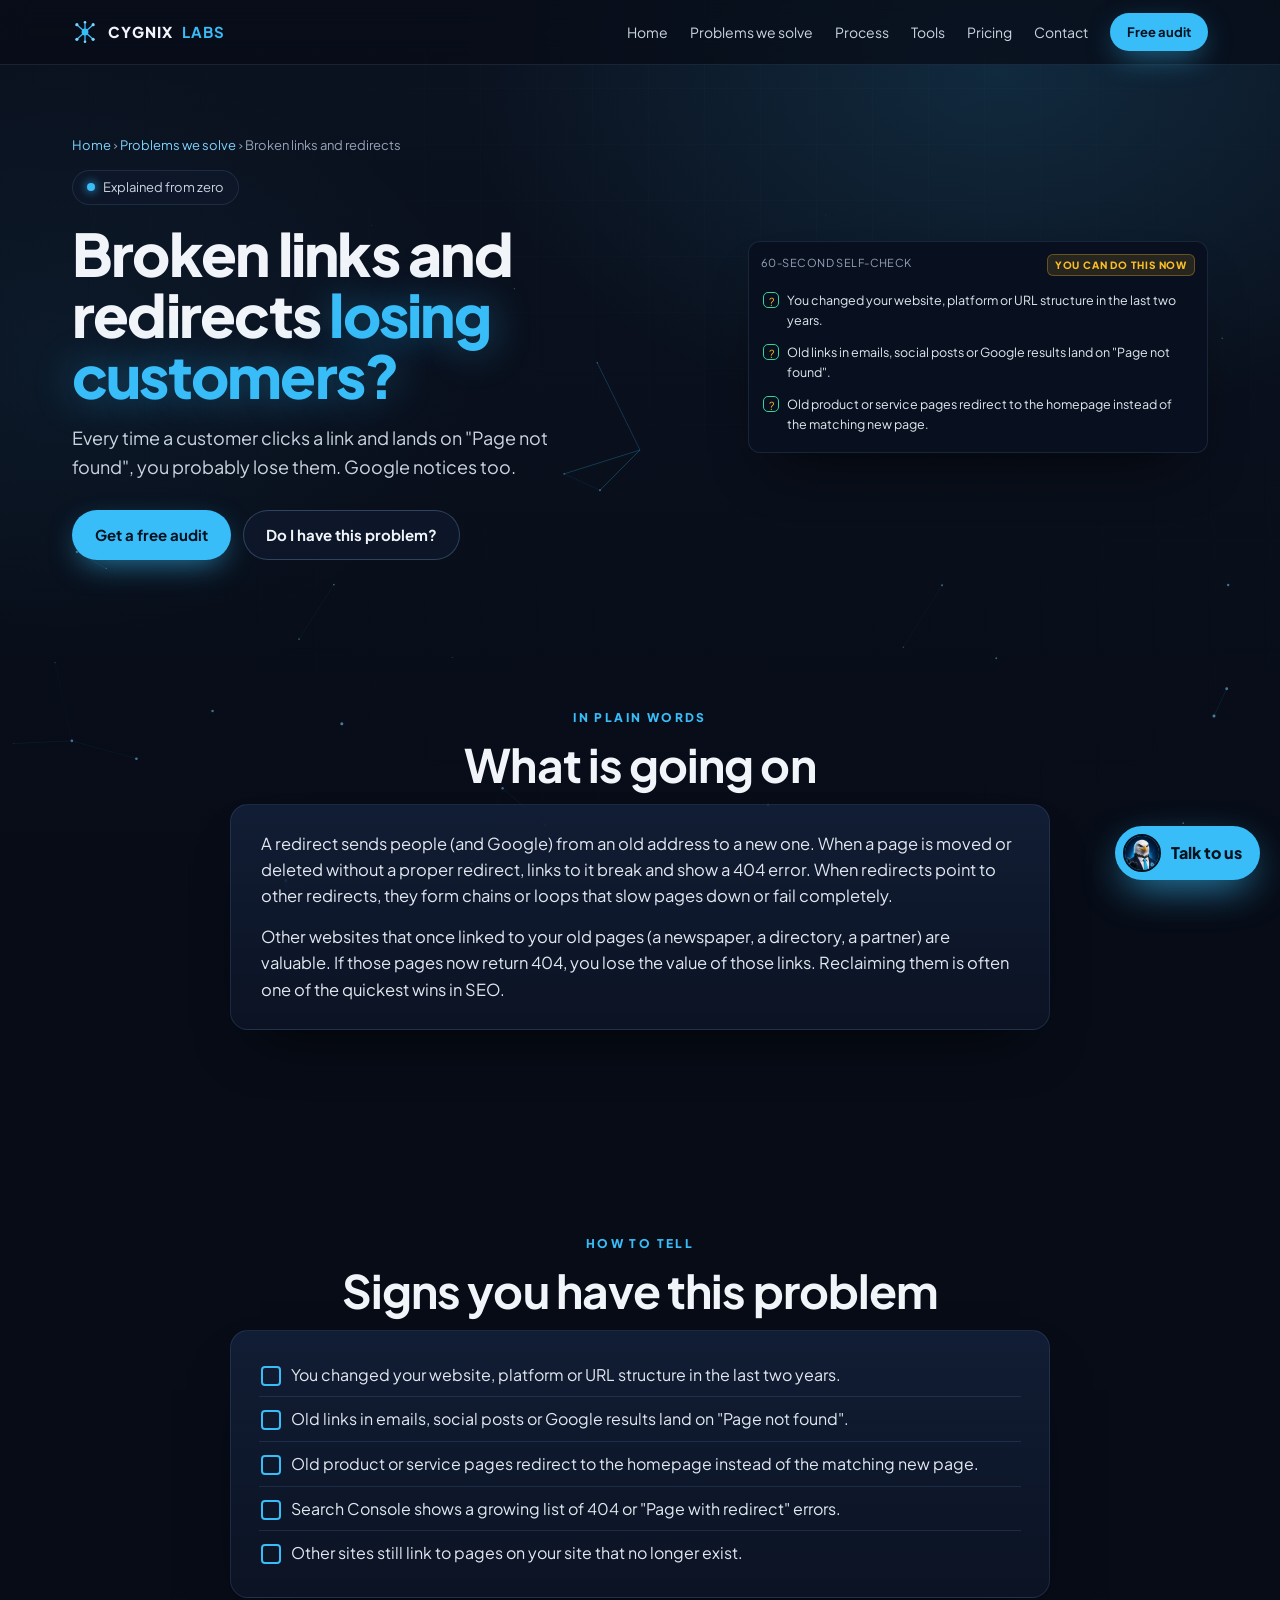
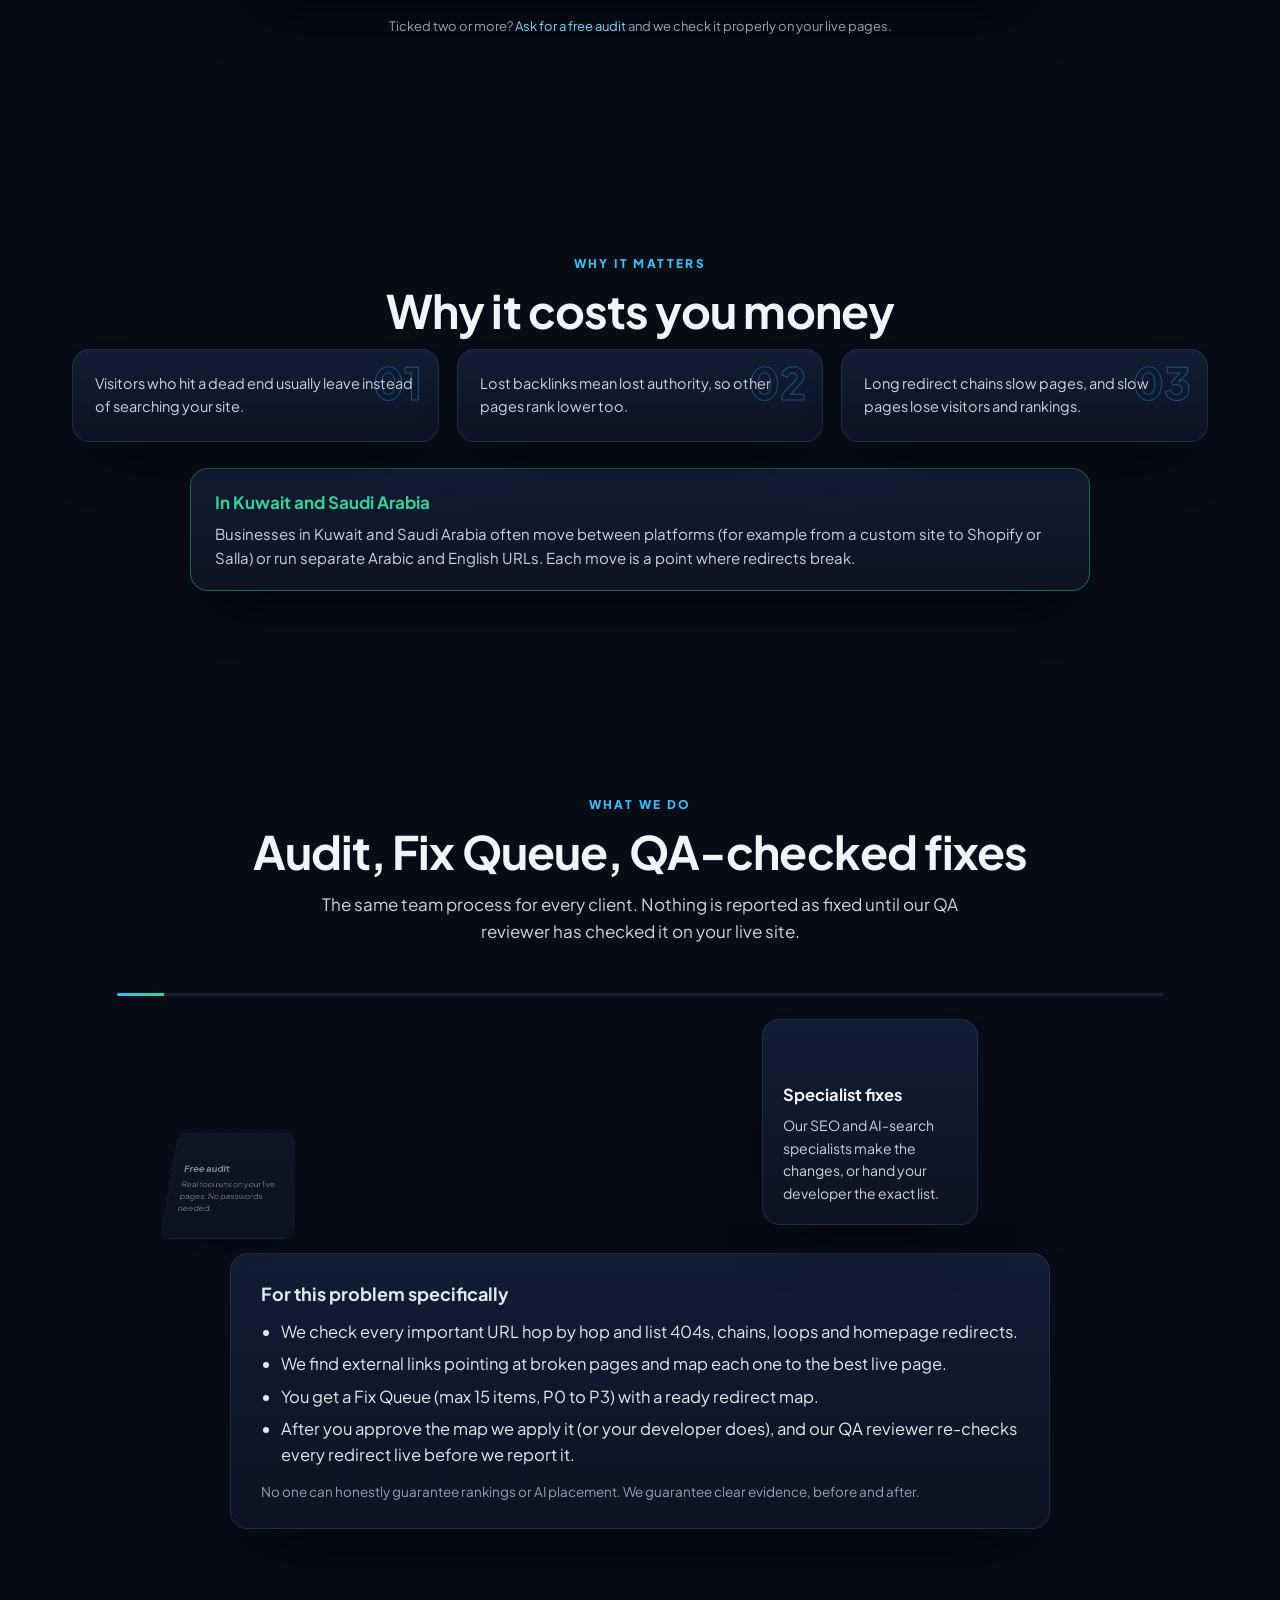
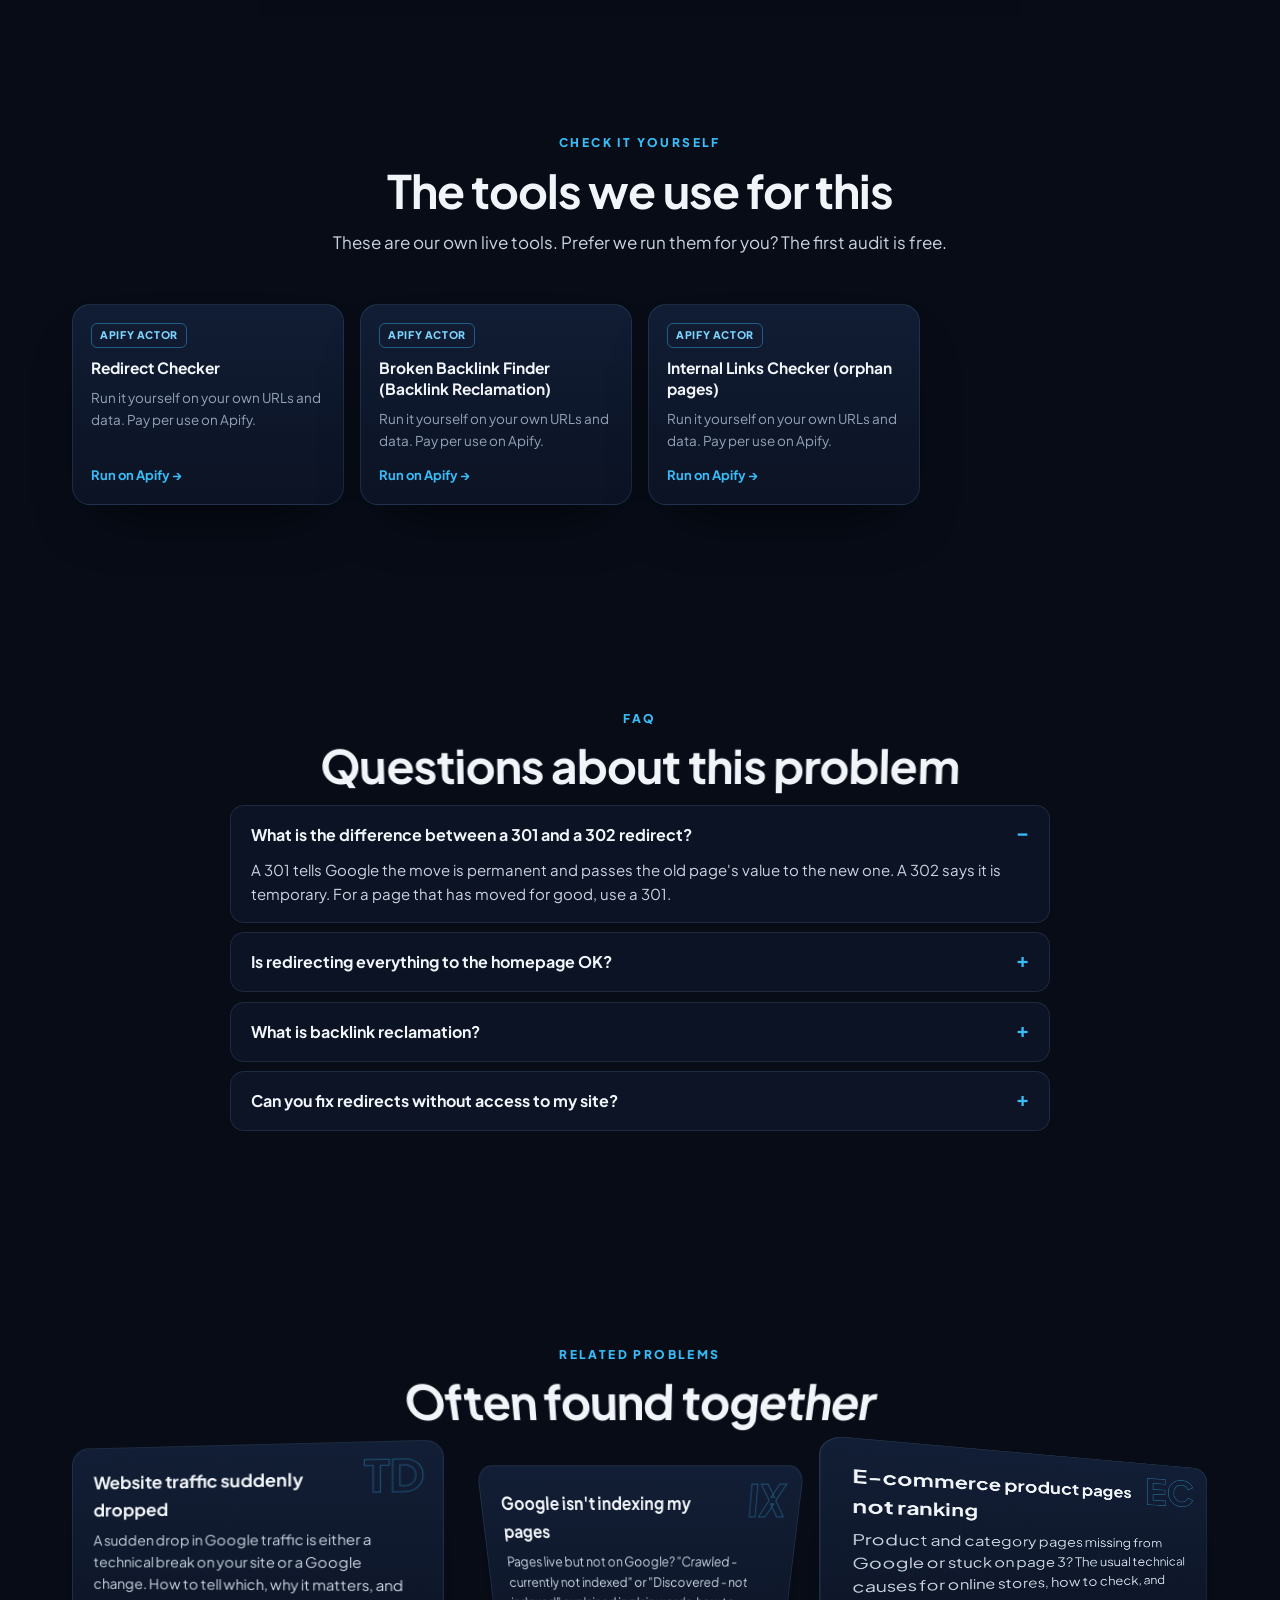
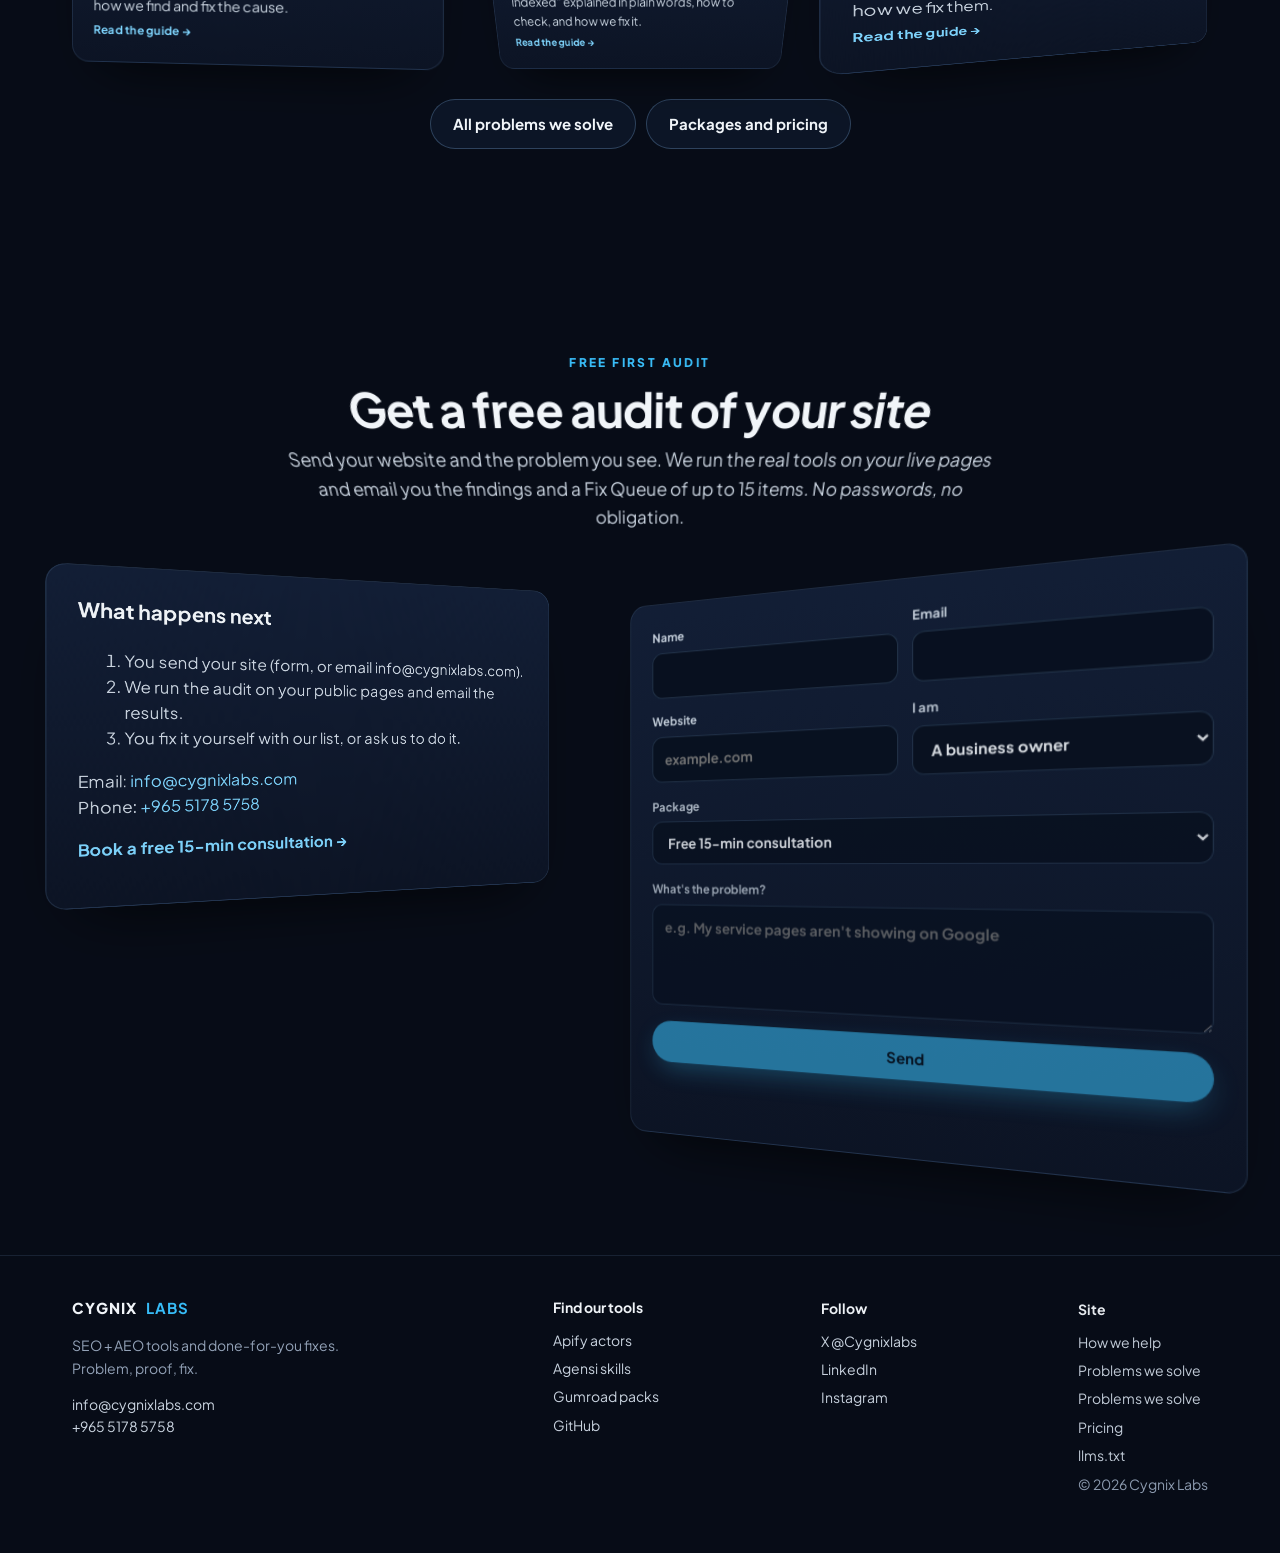
==== commit 6b9feaf3: "Deploy 2026-11-02T07:31:43Z" ====
--- a/broken-links-and-redirects-losing-customers.html
+++ b/broken-links-and-redirects-losing-customers.html
@@ -27,9 +27,9 @@
 <link rel="preload" href="assets/fonts/jakarta.woff2" as="font" type="font/woff2" crossorigin>
 <link rel="alternate" type="text/plain" title="llms.txt" href="llms.txt">
 <script>(function(){var d=document.documentElement,r=matchMedia('(prefers-reduced-motion: reduce)').matches;if(!r){d.classList.add('motion');if(matchMedia('(min-width: 981px)').matches&&!(navigator.deviceMemory&&navigator.deviceMemory<4))d.classList.add('motion-lg');}})();</script>
-<link rel="stylesheet" href="assets/css/site.css?v=202611012236">
-<link rel="stylesheet" href="assets/css/assist.css?v=202611012236">
-<script type="application/ld+json">{"@context":"https://schema.org","@graph":[{"@type":"Organization","@id":"https://skills.cygnixlabs.com/#org","name":"Cygnix Labs","url":"https://skills.cygnixlabs.com/","logo":"https://skills.cygnixlabs.com/apple-touch-icon.png","image":"https://skills.cygnixlabs.com/assets/img/og.jpg","email":"info@cygnixlabs.com","description":"Cygnix Labs is a done-for-you SEO and AEO (AI search) team. We fix websites that customers can't find on Google, Google Maps or in AI answers such as ChatGPT: free audit, a ranked Fix Queue, and every fix QA-checked.","sameAs":["https://x.com/Cygnixlabs","https://www.linkedin.com/company/cygnix-labs","https://www.instagram.com/cygnix.labs/","https://apify.com/cygnix_labs","https://agensi.io/creators/cygnix-labs","https://cygnixlabs.gumroad.com/","https://github.com/cygnixlabs-cmd"],"telephone":"+96551785758","address":{"@type":"PostalAddress","streetAddress":"Floor 1, Office 48, Al Rehab Complex, Tunisia Street","addressLocality":"Hawalli","addressCountry":"KW"},"contactPoint":{"@type":"ContactPoint","contactType":"sales","email":"info@cygnixlabs.com","telephone":"+96551785758","availableLanguage":["English"]}},{"@type":"WebSite","@id":"https://skills.cygnixlabs.com/#site","url":"https://skills.cygnixlabs.com/","name":"Cygnix Labs","publisher":{"@id":"https://skills.cygnixlabs.com/#org"}},{"@type":"WebPage","@id":"https://skills.cygnixlabs.com/broken-links-and-redirects-losing-customers.html#page","url":"https://skills.cygnixlabs.com/broken-links-and-redirects-losing-customers.html","name":"Broken links and redirects losing you customers? Explained simply | Cygnix Labs","description":"404 pages, redirect chains and lost backlinks quietly cost visitors and Google trust. How to spot them, why they cost money, and how we fix them.","inLanguage":"en","isPartOf":{"@id":"https://skills.cygnixlabs.com/#site"},"about":{"@id":"https://skills.cygnixlabs.com/broken-links-and-redirects-losing-customers.html#service"},"breadcrumb":{"@type":"BreadcrumbList","itemListElement":[{"@type":"ListItem","position":1,"name":"Home","item":"https://skills.cygnixlabs.com/"},{"@type":"ListItem","position":2,"name":"Problems we solve","item":"https://skills.cygnixlabs.com/problems.html"},{"@type":"ListItem","position":3,"name":"Broken links and redirects","item":"https://skills.cygnixlabs.com/broken-links-and-redirects-losing-customers.html"}]},"dateModified":"2026-11-01","publisher":{"@id":"https://skills.cygnixlabs.com/#org"}},{"@type":"Service","@id":"https://skills.cygnixlabs.com/broken-links-and-redirects-losing-customers.html#service","name":"Fix: Broken links and redirects","description":"404 pages, redirect chains and lost backlinks quietly cost visitors and Google trust. How to spot them, why they cost money, and how we fix them.","provider":{"@id":"https://skills.cygnixlabs.com/#org"},"serviceType":"SEO and AEO (AI search) audit and fixes","areaServed":[{"@type":"Country","name":"Kuwait"},{"@type":"Country","name":"Saudi Arabia"},{"@type":"Country","name":"United Arab Emirates"},{"@type":"Country","name":"Qatar"},{"@type":"Country","name":"Bahrain"},{"@type":"Country","name":"Oman"},{"@type":"Country","name":"United Kingdom"},{"@type":"Country","name":"United States"},{"@type":"Country","name":"Canada"},{"@type":"Country","name":"Australia"}],"url":"https://skills.cygnixlabs.com/broken-links-and-redirects-losing-customers.html","offers":{"@type":"Offer","name":"Free first audit","price":"0","priceCurrency":"USD","url":"https://skills.cygnixlabs.com/broken-links-and-redirects-losing-customers.html#contact","availability":"https://schema.org/InStock","seller":{"@id":"https://skills.cygnixlabs.com/#org"}}},{"@type":"FAQPage","@id":"https://skills.cygnixlabs.com/broken-links-and-redirects-losing-customers.html#faq","mainEntity":[{"@type":"Question","name":"What is the difference between a 301 and a 302 redirect?","acceptedAnswer":{"@type":"Answer","text":"A 301 tells Google the move is permanent and passes the old page's value to the new one. A 302 says it is temporary. For a page that has moved for good, use a 301."}},{"@type":"Question","name":"Is redirecting everything to the homepage OK?","acceptedAnswer":{"@type":"Answer","text":"No. Google often treats that like a broken page. Each old URL should go to the closest matching new page."}},{"@type":"Question","name":"What is backlink reclamation?","acceptedAnswer":{"@type":"Answer","text":"Finding links from other websites that point to pages on your site that now return an error, and redirecting those old addresses to a live page so you get the value back."}},{"@type":"Question","name":"Can you fix redirects without access to my site?","acceptedAnswer":{"@type":"Answer","text":"We can produce the full redirect map without access. To apply it we need an editor role or your developer's help. No passwords."}}]}]}</script>
+<link rel="stylesheet" href="assets/css/site.css?v=202611021031">
+<link rel="stylesheet" href="assets/css/assist.css?v=202611021031">
+<script type="application/ld+json">{"@context":"https://schema.org","@graph":[{"@type":"Organization","@id":"https://skills.cygnixlabs.com/#org","name":"Cygnix Labs","url":"https://skills.cygnixlabs.com/","logo":"https://skills.cygnixlabs.com/apple-touch-icon.png","image":"https://skills.cygnixlabs.com/assets/img/og.jpg","email":"info@cygnixlabs.com","description":"Cygnix Labs is a done-for-you SEO and AEO (AI search) team. We fix websites that customers can't find on Google, Google Maps or in AI answers such as ChatGPT: free audit, a ranked Fix Queue, and every fix QA-checked.","sameAs":["https://x.com/Cygnixlabs","https://www.linkedin.com/company/cygnix-labs","https://www.instagram.com/cygnix.labs/","https://apify.com/cygnix_labs","https://agensi.io/creators/cygnix-labs","https://cygnixlabs.gumroad.com/","https://github.com/cygnixlabs-cmd"],"telephone":"+96551785758","address":{"@type":"PostalAddress","streetAddress":"Floor 1, Office 48, Al Rehab Complex, Tunisia Street","addressLocality":"Hawalli","addressCountry":"KW"},"contactPoint":{"@type":"ContactPoint","contactType":"sales","email":"info@cygnixlabs.com","telephone":"+96551785758","availableLanguage":["English"]}},{"@type":"WebSite","@id":"https://skills.cygnixlabs.com/#site","url":"https://skills.cygnixlabs.com/","name":"Cygnix Labs","publisher":{"@id":"https://skills.cygnixlabs.com/#org"}},{"@type":"WebPage","@id":"https://skills.cygnixlabs.com/broken-links-and-redirects-losing-customers.html#page","url":"https://skills.cygnixlabs.com/broken-links-and-redirects-losing-customers.html","name":"Broken links and redirects losing you customers? Explained simply | Cygnix Labs","description":"404 pages, redirect chains and lost backlinks quietly cost visitors and Google trust. How to spot them, why they cost money, and how we fix them.","inLanguage":"en","isPartOf":{"@id":"https://skills.cygnixlabs.com/#site"},"about":{"@id":"https://skills.cygnixlabs.com/broken-links-and-redirects-losing-customers.html#service"},"breadcrumb":{"@type":"BreadcrumbList","itemListElement":[{"@type":"ListItem","position":1,"name":"Home","item":"https://skills.cygnixlabs.com/"},{"@type":"ListItem","position":2,"name":"Problems we solve","item":"https://skills.cygnixlabs.com/problems.html"},{"@type":"ListItem","position":3,"name":"Broken links and redirects","item":"https://skills.cygnixlabs.com/broken-links-and-redirects-losing-customers.html"}]},"dateModified":"2026-11-02","publisher":{"@id":"https://skills.cygnixlabs.com/#org"}},{"@type":"Service","@id":"https://skills.cygnixlabs.com/broken-links-and-redirects-losing-customers.html#service","name":"Fix: Broken links and redirects","description":"404 pages, redirect chains and lost backlinks quietly cost visitors and Google trust. How to spot them, why they cost money, and how we fix them.","provider":{"@id":"https://skills.cygnixlabs.com/#org"},"serviceType":"SEO and AEO (AI search) audit and fixes","areaServed":[{"@type":"Country","name":"Kuwait"},{"@type":"Country","name":"Saudi Arabia"},{"@type":"Country","name":"United Arab Emirates"},{"@type":"Country","name":"Qatar"},{"@type":"Country","name":"Bahrain"},{"@type":"Country","name":"Oman"},{"@type":"Country","name":"United Kingdom"},{"@type":"Country","name":"United States"},{"@type":"Country","name":"Canada"},{"@type":"Country","name":"Australia"}],"url":"https://skills.cygnixlabs.com/broken-links-and-redirects-losing-customers.html","offers":{"@type":"Offer","name":"Free first audit","price":"0","priceCurrency":"USD","url":"https://skills.cygnixlabs.com/broken-links-and-redirects-losing-customers.html#contact","availability":"https://schema.org/InStock","seller":{"@id":"https://skills.cygnixlabs.com/#org"}}},{"@type":"FAQPage","@id":"https://skills.cygnixlabs.com/broken-links-and-redirects-losing-customers.html#faq","mainEntity":[{"@type":"Question","name":"What is the difference between a 301 and a 302 redirect?","acceptedAnswer":{"@type":"Answer","text":"A 301 tells Google the move is permanent and passes the old page's value to the new one. A 302 says it is temporary. For a page that has moved for good, use a 301."}},{"@type":"Question","name":"Is redirecting everything to the homepage OK?","acceptedAnswer":{"@type":"Answer","text":"No. Google often treats that like a broken page. Each old URL should go to the closest matching new page."}},{"@type":"Question","name":"What is backlink reclamation?","acceptedAnswer":{"@type":"Answer","text":"Finding links from other websites that point to pages on your site that now return an error, and redirecting those old addresses to a live page so you get the value back."}},{"@type":"Question","name":"Can you fix redirects without access to my site?","acceptedAnswer":{"@type":"Answer","text":"We can produce the full redirect map without access. To apply it we need an editor role or your developer's help. No passwords."}}]}]}</script>
 </head>
 <body>
 <div class="bg-grid" aria-hidden="true"></div><canvas id="bg-fx" aria-hidden="true"></canvas>
@@ -151,7 +151,7 @@
 <script src="assets/vendor/gsap.min.js" defer></script>
 <script src="assets/vendor/ScrollTrigger.min.js" defer></script>
 <script src="assets/vendor/lenis.min.js" defer></script>
-<script src="assets/js/main.js?v=202611012236" defer></script>
-<script src="assets/js/motion.js?v=202611012236" defer></script>
+<script src="assets/js/main.js?v=202611021031" defer></script>
+<script src="assets/js/motion.js?v=202611021031" defer></script>
 </body>
 </html>
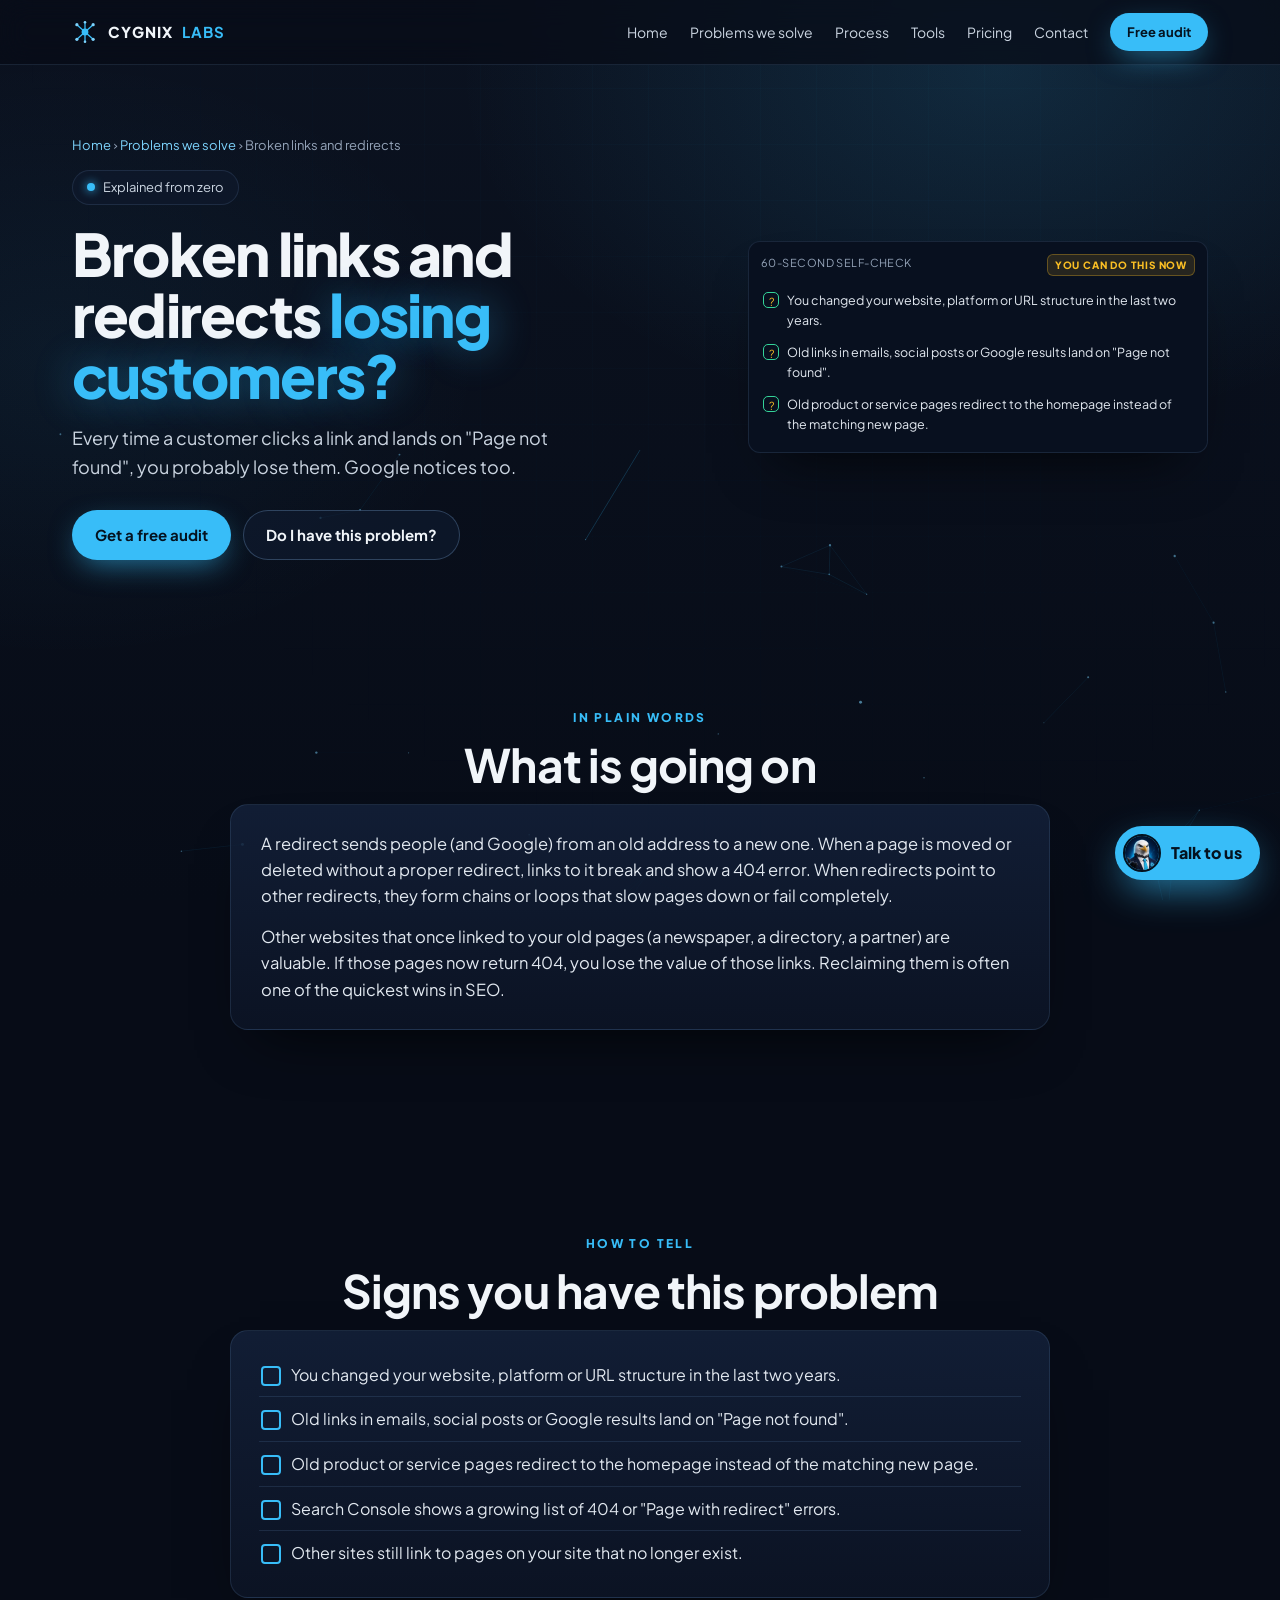
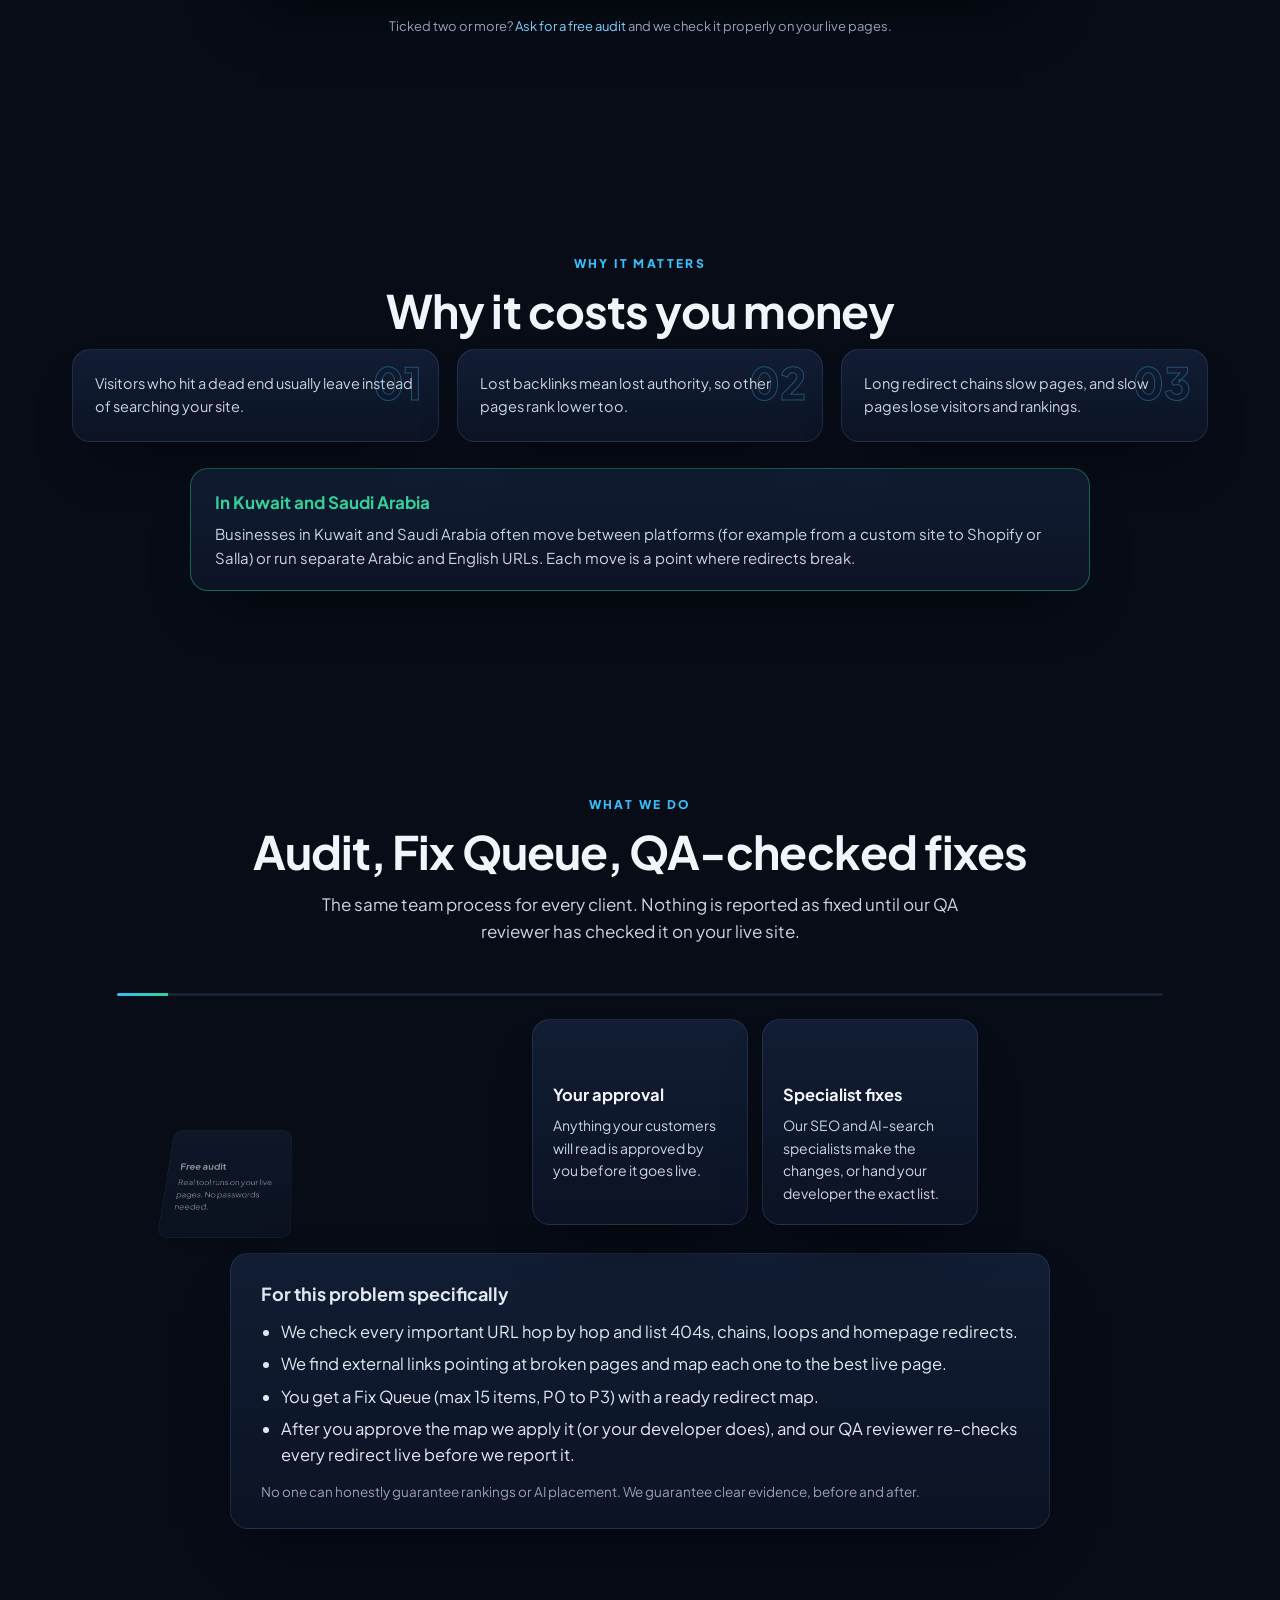
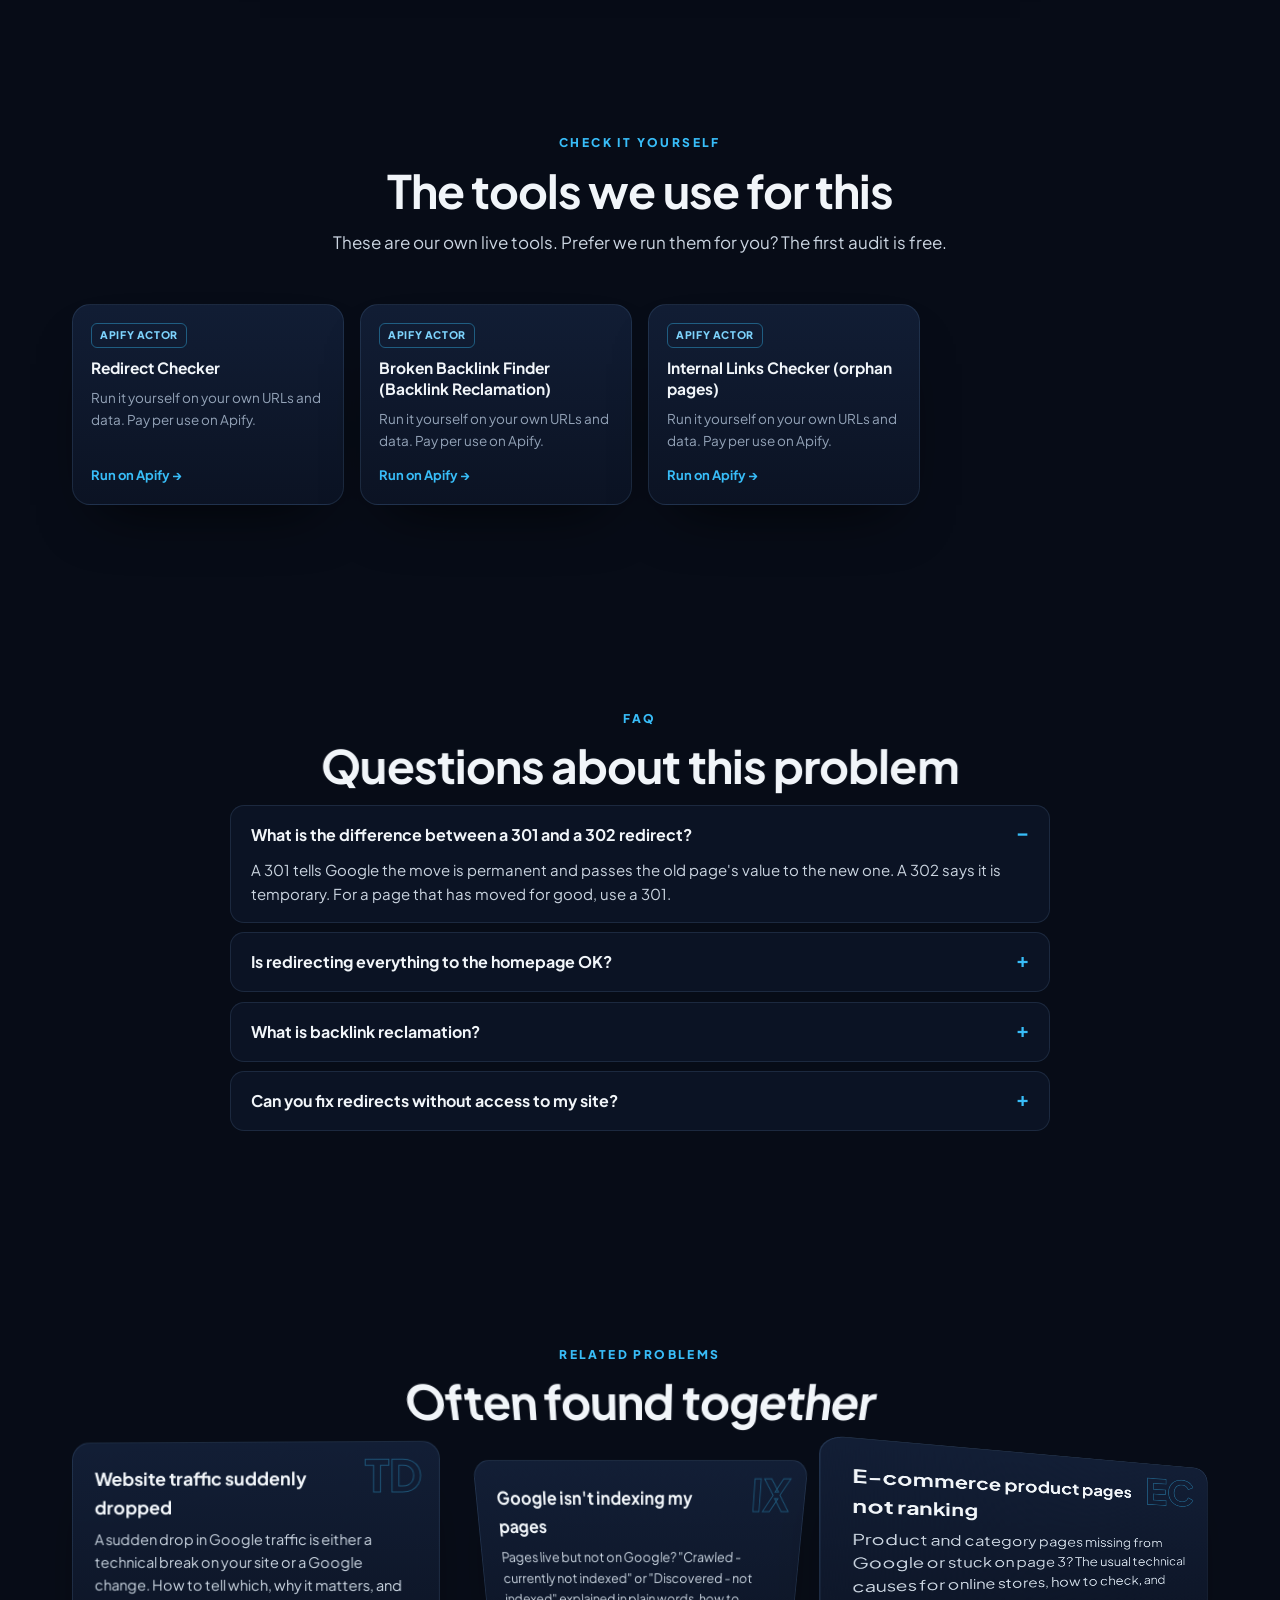
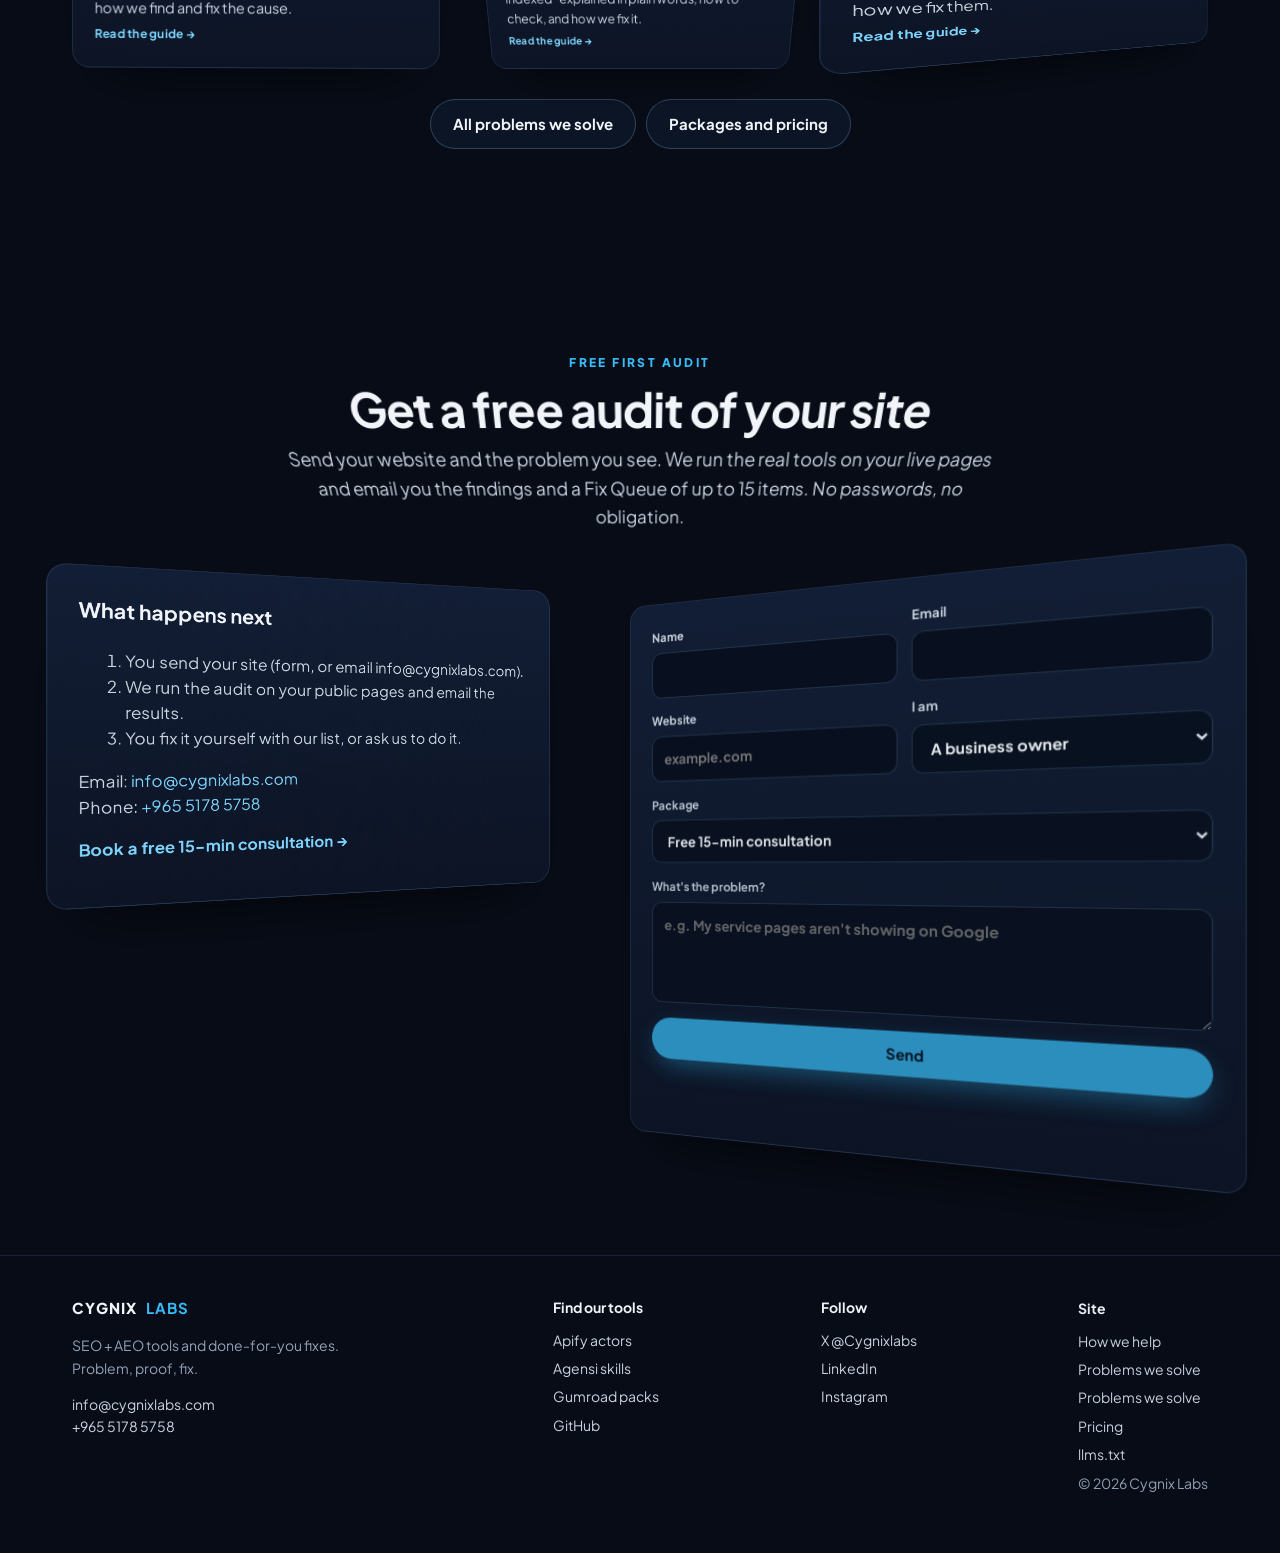
==== commit 6b6e8a8d: "Deploy 2026-11-03T07:37:01Z" ====
--- a/broken-links-and-redirects-losing-customers.html
+++ b/broken-links-and-redirects-losing-customers.html
@@ -27,9 +27,9 @@
 <link rel="preload" href="assets/fonts/jakarta.woff2" as="font" type="font/woff2" crossorigin>
 <link rel="alternate" type="text/plain" title="llms.txt" href="llms.txt">
 <script>(function(){var d=document.documentElement,r=matchMedia('(prefers-reduced-motion: reduce)').matches;if(!r){d.classList.add('motion');if(matchMedia('(min-width: 981px)').matches&&!(navigator.deviceMemory&&navigator.deviceMemory<4))d.classList.add('motion-lg');}})();</script>
-<link rel="stylesheet" href="assets/css/site.css?v=202611021031">
-<link rel="stylesheet" href="assets/css/assist.css?v=202611021031">
-<script type="application/ld+json">{"@context":"https://schema.org","@graph":[{"@type":"Organization","@id":"https://skills.cygnixlabs.com/#org","name":"Cygnix Labs","url":"https://skills.cygnixlabs.com/","logo":"https://skills.cygnixlabs.com/apple-touch-icon.png","image":"https://skills.cygnixlabs.com/assets/img/og.jpg","email":"info@cygnixlabs.com","description":"Cygnix Labs is a done-for-you SEO and AEO (AI search) team. We fix websites that customers can't find on Google, Google Maps or in AI answers such as ChatGPT: free audit, a ranked Fix Queue, and every fix QA-checked.","sameAs":["https://x.com/Cygnixlabs","https://www.linkedin.com/company/cygnix-labs","https://www.instagram.com/cygnix.labs/","https://apify.com/cygnix_labs","https://agensi.io/creators/cygnix-labs","https://cygnixlabs.gumroad.com/","https://github.com/cygnixlabs-cmd"],"telephone":"+96551785758","address":{"@type":"PostalAddress","streetAddress":"Floor 1, Office 48, Al Rehab Complex, Tunisia Street","addressLocality":"Hawalli","addressCountry":"KW"},"contactPoint":{"@type":"ContactPoint","contactType":"sales","email":"info@cygnixlabs.com","telephone":"+96551785758","availableLanguage":["English"]}},{"@type":"WebSite","@id":"https://skills.cygnixlabs.com/#site","url":"https://skills.cygnixlabs.com/","name":"Cygnix Labs","publisher":{"@id":"https://skills.cygnixlabs.com/#org"}},{"@type":"WebPage","@id":"https://skills.cygnixlabs.com/broken-links-and-redirects-losing-customers.html#page","url":"https://skills.cygnixlabs.com/broken-links-and-redirects-losing-customers.html","name":"Broken links and redirects losing you customers? Explained simply | Cygnix Labs","description":"404 pages, redirect chains and lost backlinks quietly cost visitors and Google trust. How to spot them, why they cost money, and how we fix them.","inLanguage":"en","isPartOf":{"@id":"https://skills.cygnixlabs.com/#site"},"about":{"@id":"https://skills.cygnixlabs.com/broken-links-and-redirects-losing-customers.html#service"},"breadcrumb":{"@type":"BreadcrumbList","itemListElement":[{"@type":"ListItem","position":1,"name":"Home","item":"https://skills.cygnixlabs.com/"},{"@type":"ListItem","position":2,"name":"Problems we solve","item":"https://skills.cygnixlabs.com/problems.html"},{"@type":"ListItem","position":3,"name":"Broken links and redirects","item":"https://skills.cygnixlabs.com/broken-links-and-redirects-losing-customers.html"}]},"dateModified":"2026-11-02","publisher":{"@id":"https://skills.cygnixlabs.com/#org"}},{"@type":"Service","@id":"https://skills.cygnixlabs.com/broken-links-and-redirects-losing-customers.html#service","name":"Fix: Broken links and redirects","description":"404 pages, redirect chains and lost backlinks quietly cost visitors and Google trust. How to spot them, why they cost money, and how we fix them.","provider":{"@id":"https://skills.cygnixlabs.com/#org"},"serviceType":"SEO and AEO (AI search) audit and fixes","areaServed":[{"@type":"Country","name":"Kuwait"},{"@type":"Country","name":"Saudi Arabia"},{"@type":"Country","name":"United Arab Emirates"},{"@type":"Country","name":"Qatar"},{"@type":"Country","name":"Bahrain"},{"@type":"Country","name":"Oman"},{"@type":"Country","name":"United Kingdom"},{"@type":"Country","name":"United States"},{"@type":"Country","name":"Canada"},{"@type":"Country","name":"Australia"}],"url":"https://skills.cygnixlabs.com/broken-links-and-redirects-losing-customers.html","offers":{"@type":"Offer","name":"Free first audit","price":"0","priceCurrency":"USD","url":"https://skills.cygnixlabs.com/broken-links-and-redirects-losing-customers.html#contact","availability":"https://schema.org/InStock","seller":{"@id":"https://skills.cygnixlabs.com/#org"}}},{"@type":"FAQPage","@id":"https://skills.cygnixlabs.com/broken-links-and-redirects-losing-customers.html#faq","mainEntity":[{"@type":"Question","name":"What is the difference between a 301 and a 302 redirect?","acceptedAnswer":{"@type":"Answer","text":"A 301 tells Google the move is permanent and passes the old page's value to the new one. A 302 says it is temporary. For a page that has moved for good, use a 301."}},{"@type":"Question","name":"Is redirecting everything to the homepage OK?","acceptedAnswer":{"@type":"Answer","text":"No. Google often treats that like a broken page. Each old URL should go to the closest matching new page."}},{"@type":"Question","name":"What is backlink reclamation?","acceptedAnswer":{"@type":"Answer","text":"Finding links from other websites that point to pages on your site that now return an error, and redirecting those old addresses to a live page so you get the value back."}},{"@type":"Question","name":"Can you fix redirects without access to my site?","acceptedAnswer":{"@type":"Answer","text":"We can produce the full redirect map without access. To apply it we need an editor role or your developer's help. No passwords."}}]}]}</script>
+<link rel="stylesheet" href="assets/css/site.css?v=202611031036">
+<link rel="stylesheet" href="assets/css/assist.css?v=202611031036">
+<script type="application/ld+json">{"@context":"https://schema.org","@graph":[{"@type":"Organization","@id":"https://skills.cygnixlabs.com/#org","name":"Cygnix Labs","url":"https://skills.cygnixlabs.com/","logo":"https://skills.cygnixlabs.com/apple-touch-icon.png","image":"https://skills.cygnixlabs.com/assets/img/og.jpg","email":"info@cygnixlabs.com","description":"Cygnix Labs is a done-for-you SEO and AEO (AI search) team. We fix websites that customers can't find on Google, Google Maps or in AI answers such as ChatGPT: free audit, a ranked Fix Queue, and every fix QA-checked.","sameAs":["https://x.com/Cygnixlabs","https://www.linkedin.com/company/cygnix-labs","https://www.instagram.com/cygnix.labs/","https://apify.com/cygnix_labs","https://agensi.io/creators/cygnix-labs","https://cygnixlabs.gumroad.com/","https://github.com/cygnixlabs-cmd"],"telephone":"+96551785758","address":{"@type":"PostalAddress","streetAddress":"Floor 1, Office 48, Al Rehab Complex, Tunisia Street","addressLocality":"Hawalli","addressCountry":"KW"},"contactPoint":{"@type":"ContactPoint","contactType":"sales","email":"info@cygnixlabs.com","telephone":"+96551785758","availableLanguage":["English"]}},{"@type":"WebSite","@id":"https://skills.cygnixlabs.com/#site","url":"https://skills.cygnixlabs.com/","name":"Cygnix Labs","publisher":{"@id":"https://skills.cygnixlabs.com/#org"}},{"@type":"WebPage","@id":"https://skills.cygnixlabs.com/broken-links-and-redirects-losing-customers.html#page","url":"https://skills.cygnixlabs.com/broken-links-and-redirects-losing-customers.html","name":"Broken links and redirects losing you customers? Explained simply | Cygnix Labs","description":"404 pages, redirect chains and lost backlinks quietly cost visitors and Google trust. How to spot them, why they cost money, and how we fix them.","inLanguage":"en","isPartOf":{"@id":"https://skills.cygnixlabs.com/#site"},"about":{"@id":"https://skills.cygnixlabs.com/broken-links-and-redirects-losing-customers.html#service"},"breadcrumb":{"@type":"BreadcrumbList","itemListElement":[{"@type":"ListItem","position":1,"name":"Home","item":"https://skills.cygnixlabs.com/"},{"@type":"ListItem","position":2,"name":"Problems we solve","item":"https://skills.cygnixlabs.com/problems.html"},{"@type":"ListItem","position":3,"name":"Broken links and redirects","item":"https://skills.cygnixlabs.com/broken-links-and-redirects-losing-customers.html"}]},"dateModified":"2026-11-03","publisher":{"@id":"https://skills.cygnixlabs.com/#org"}},{"@type":"Service","@id":"https://skills.cygnixlabs.com/broken-links-and-redirects-losing-customers.html#service","name":"Fix: Broken links and redirects","description":"404 pages, redirect chains and lost backlinks quietly cost visitors and Google trust. How to spot them, why they cost money, and how we fix them.","provider":{"@id":"https://skills.cygnixlabs.com/#org"},"serviceType":"SEO and AEO (AI search) audit and fixes","areaServed":[{"@type":"Country","name":"Kuwait"},{"@type":"Country","name":"Saudi Arabia"},{"@type":"Country","name":"United Arab Emirates"},{"@type":"Country","name":"Qatar"},{"@type":"Country","name":"Bahrain"},{"@type":"Country","name":"Oman"},{"@type":"Country","name":"United Kingdom"},{"@type":"Country","name":"United States"},{"@type":"Country","name":"Canada"},{"@type":"Country","name":"Australia"}],"url":"https://skills.cygnixlabs.com/broken-links-and-redirects-losing-customers.html","offers":{"@type":"Offer","name":"Free first audit","price":"0","priceCurrency":"USD","url":"https://skills.cygnixlabs.com/broken-links-and-redirects-losing-customers.html#contact","availability":"https://schema.org/InStock","seller":{"@id":"https://skills.cygnixlabs.com/#org"}}},{"@type":"FAQPage","@id":"https://skills.cygnixlabs.com/broken-links-and-redirects-losing-customers.html#faq","mainEntity":[{"@type":"Question","name":"What is the difference between a 301 and a 302 redirect?","acceptedAnswer":{"@type":"Answer","text":"A 301 tells Google the move is permanent and passes the old page's value to the new one. A 302 says it is temporary. For a page that has moved for good, use a 301."}},{"@type":"Question","name":"Is redirecting everything to the homepage OK?","acceptedAnswer":{"@type":"Answer","text":"No. Google often treats that like a broken page. Each old URL should go to the closest matching new page."}},{"@type":"Question","name":"What is backlink reclamation?","acceptedAnswer":{"@type":"Answer","text":"Finding links from other websites that point to pages on your site that now return an error, and redirecting those old addresses to a live page so you get the value back."}},{"@type":"Question","name":"Can you fix redirects without access to my site?","acceptedAnswer":{"@type":"Answer","text":"We can produce the full redirect map without access. To apply it we need an editor role or your developer's help. No passwords."}}]}]}</script>
 </head>
 <body>
 <div class="bg-grid" aria-hidden="true"></div><canvas id="bg-fx" aria-hidden="true"></canvas>
@@ -151,7 +151,7 @@
 <script src="assets/vendor/gsap.min.js" defer></script>
 <script src="assets/vendor/ScrollTrigger.min.js" defer></script>
 <script src="assets/vendor/lenis.min.js" defer></script>
-<script src="assets/js/main.js?v=202611021031" defer></script>
-<script src="assets/js/motion.js?v=202611021031" defer></script>
+<script src="assets/js/main.js?v=202611031036" defer></script>
+<script src="assets/js/motion.js?v=202611031036" defer></script>
 </body>
 </html>
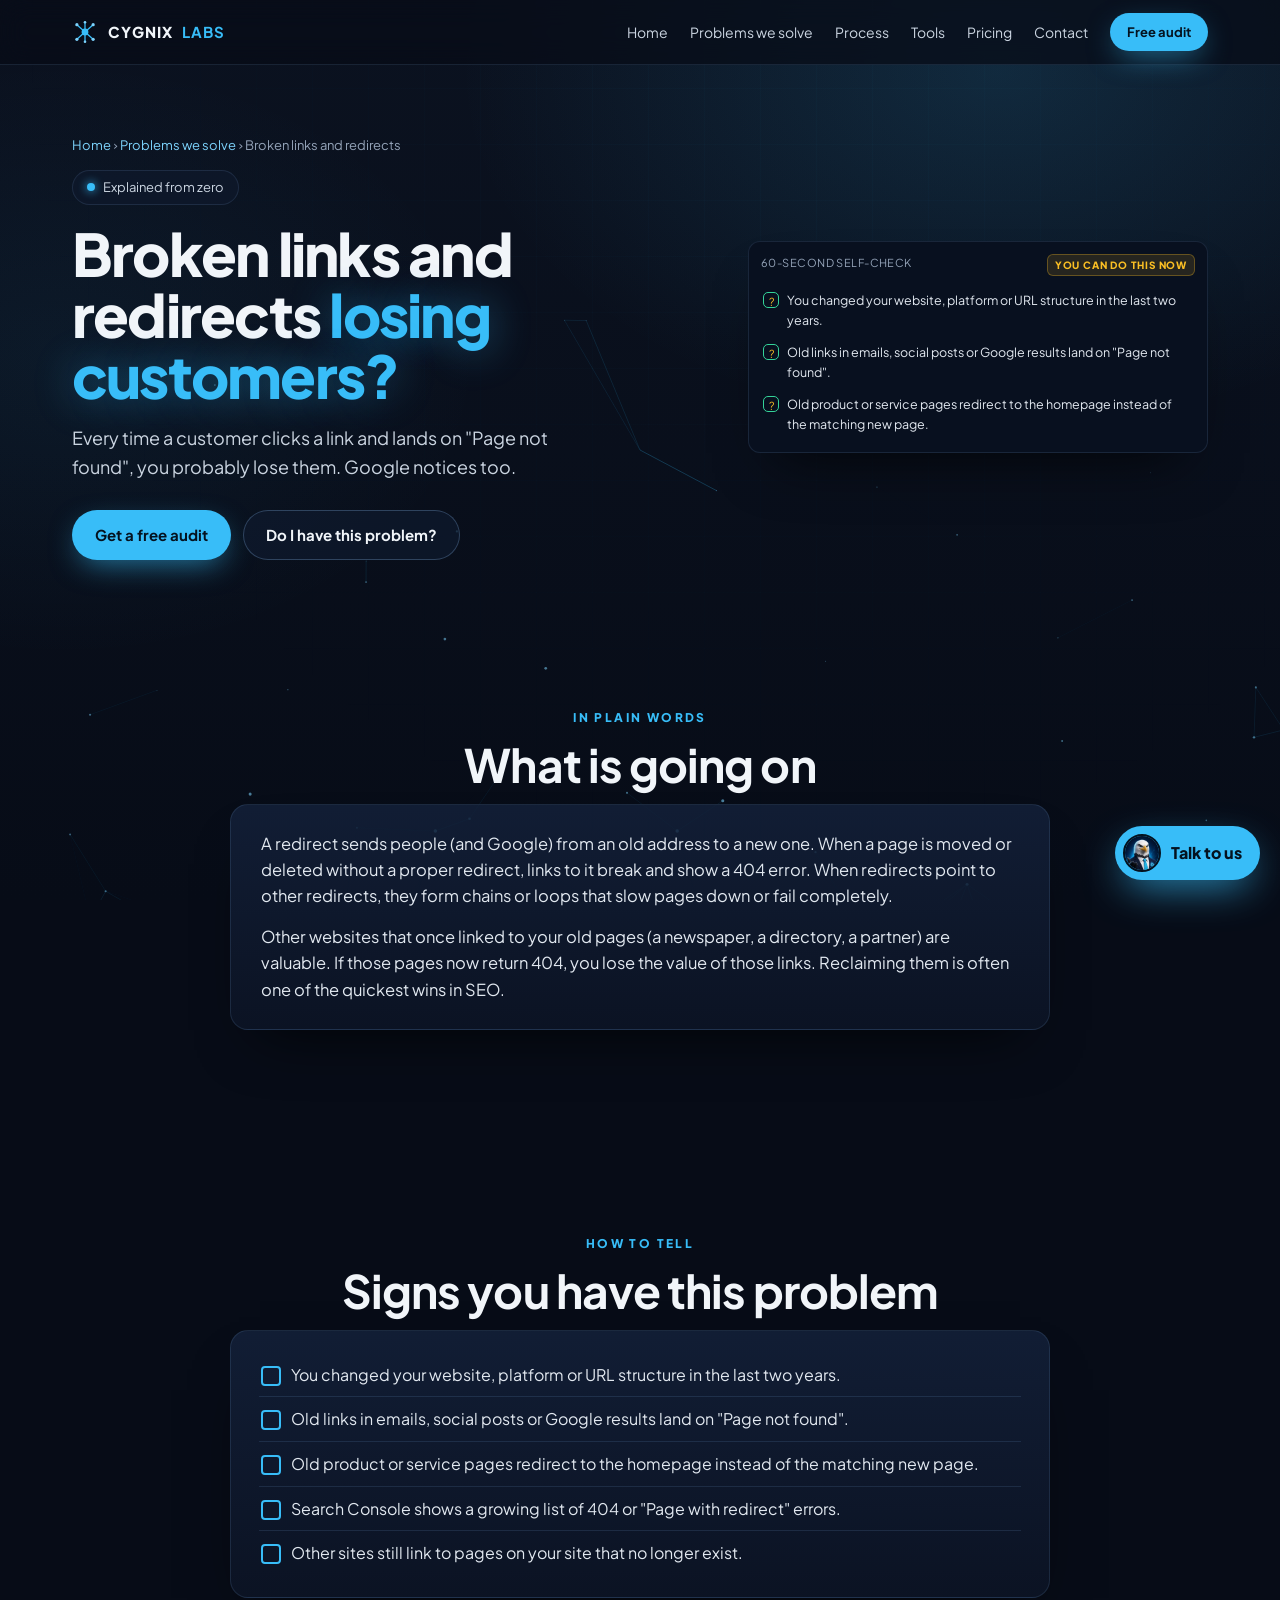
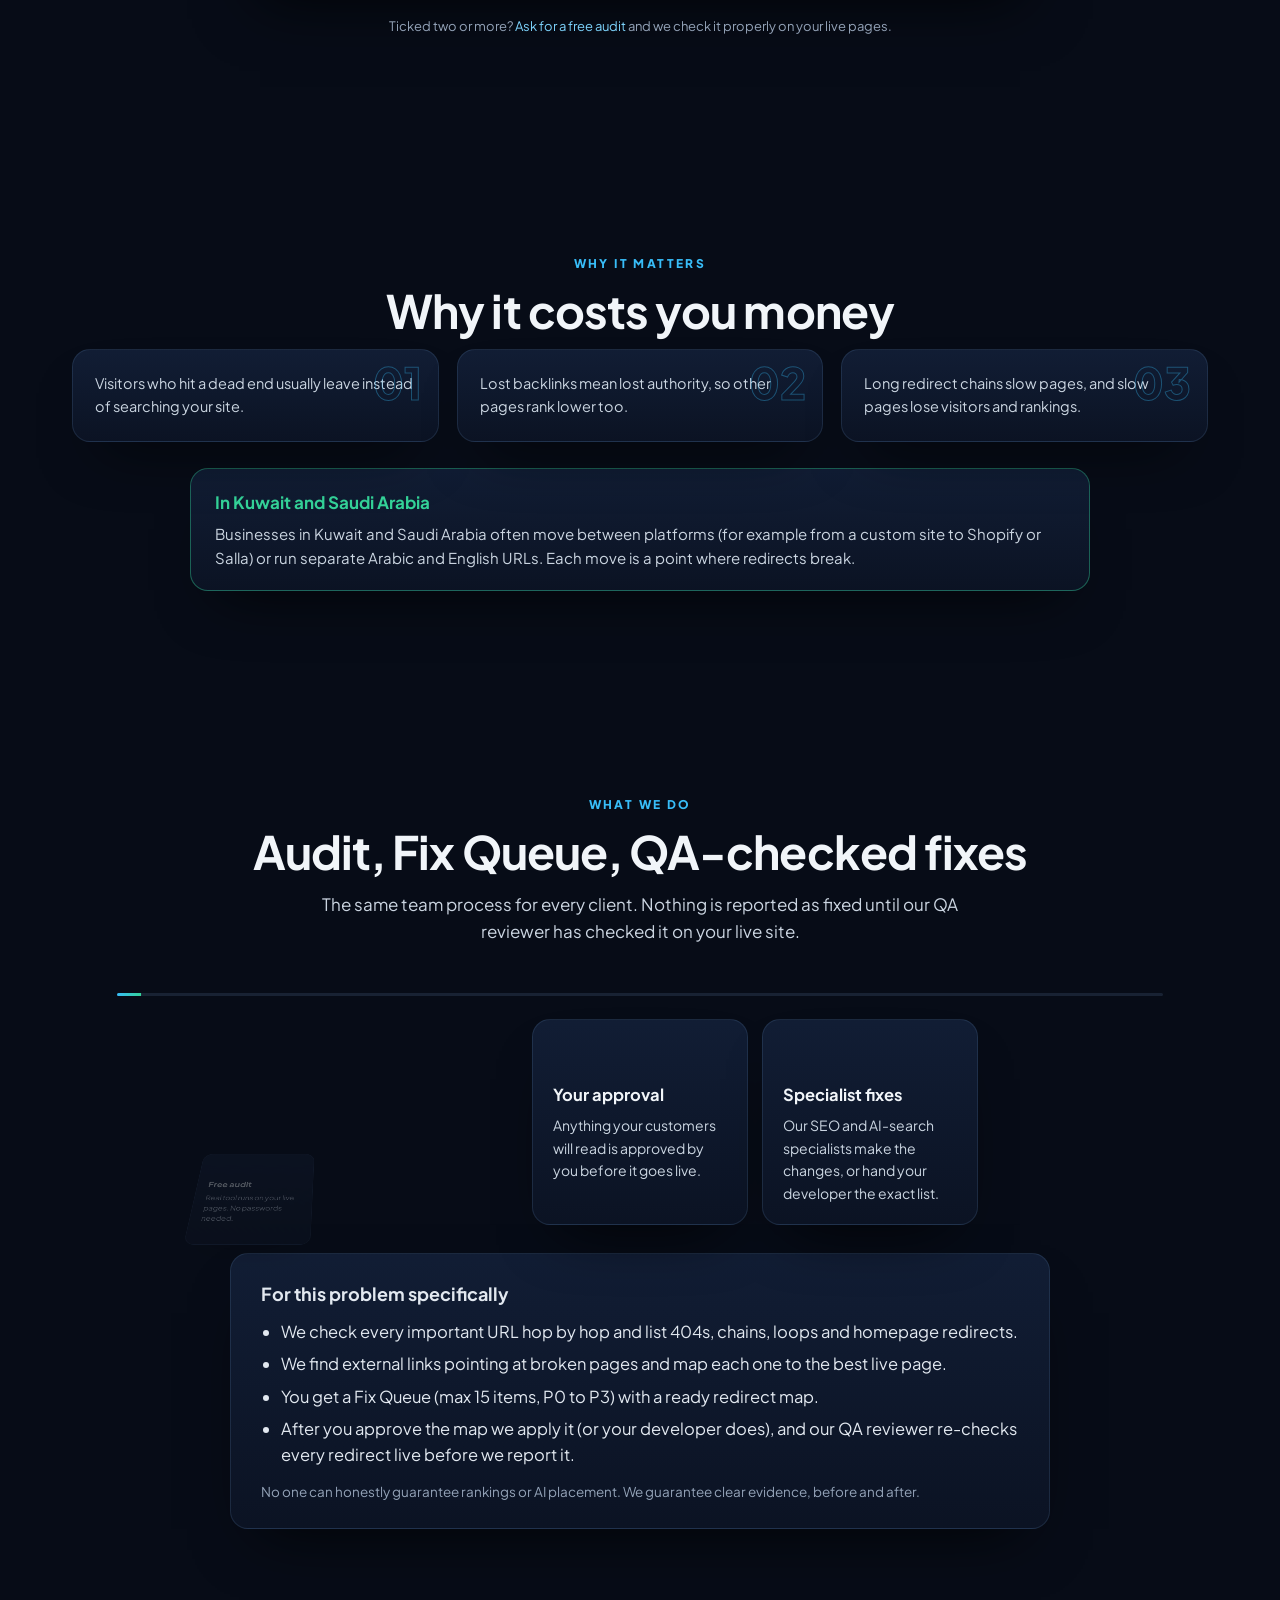
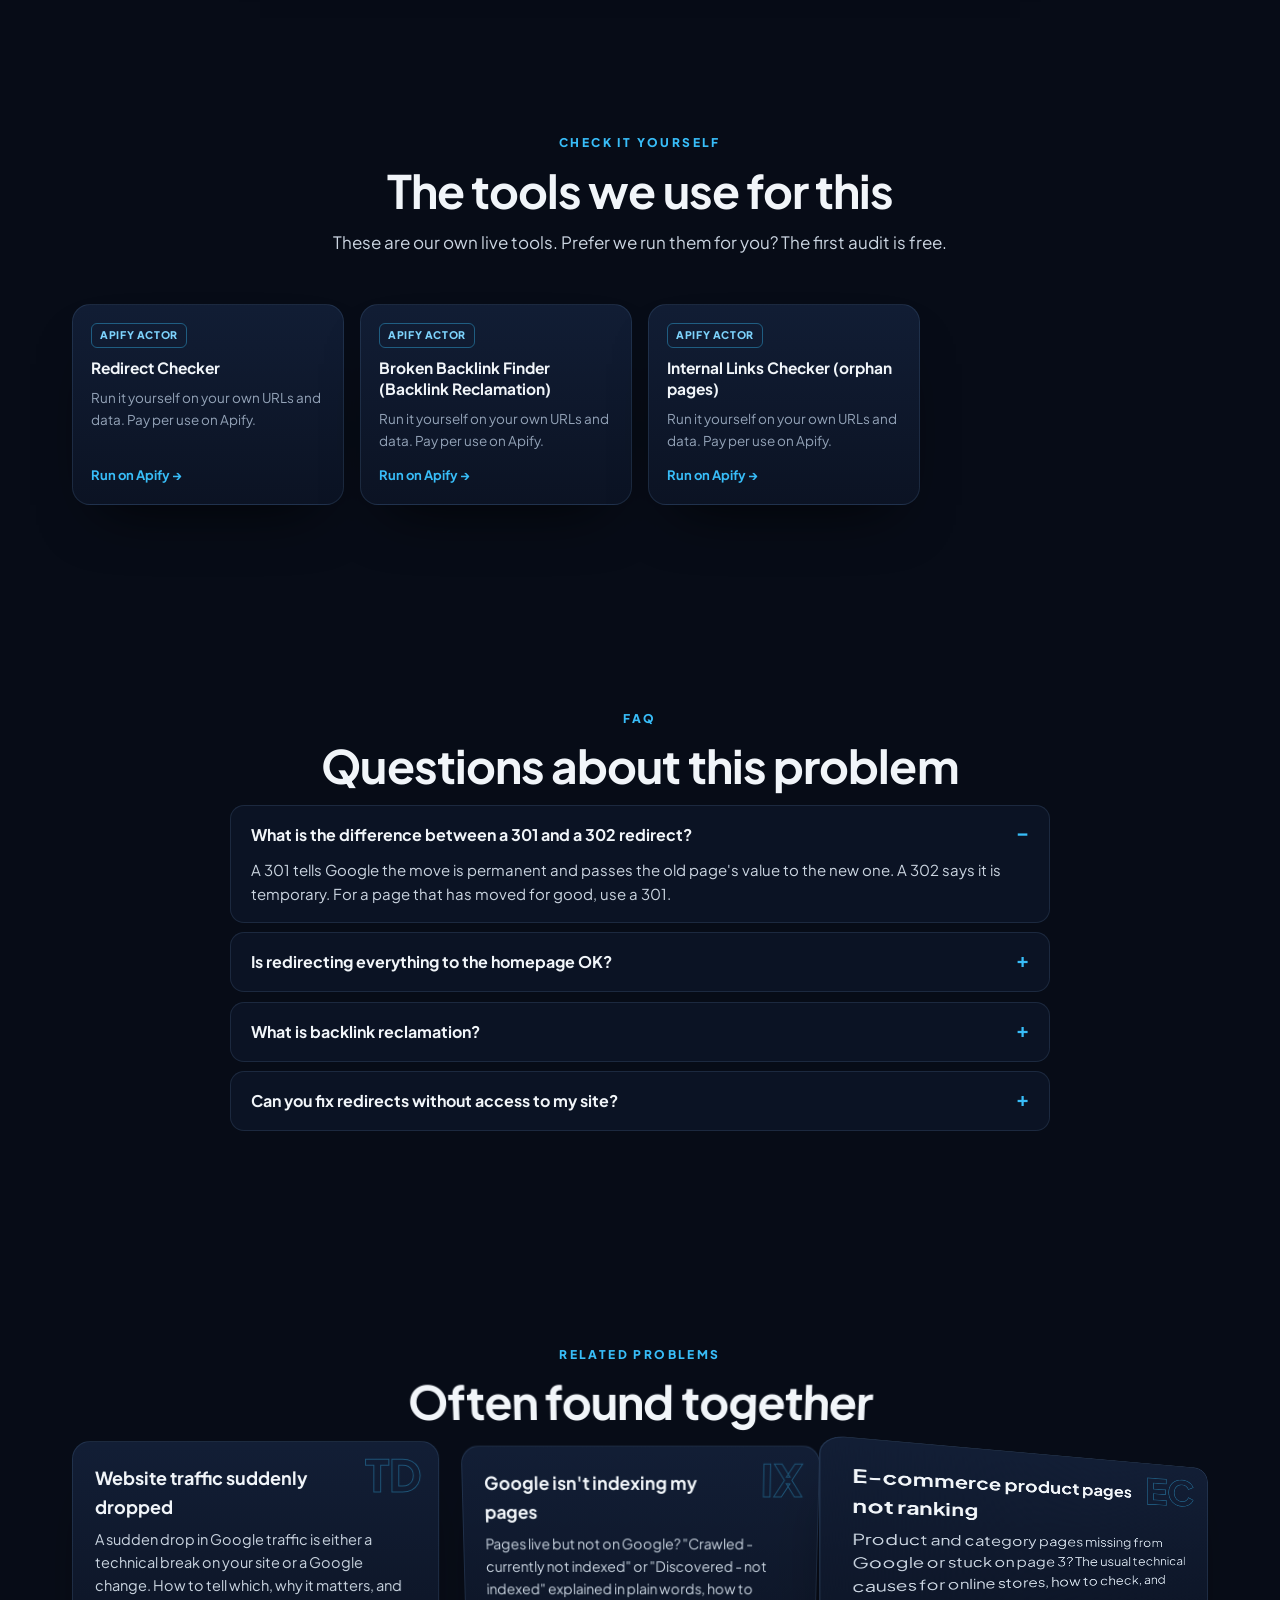
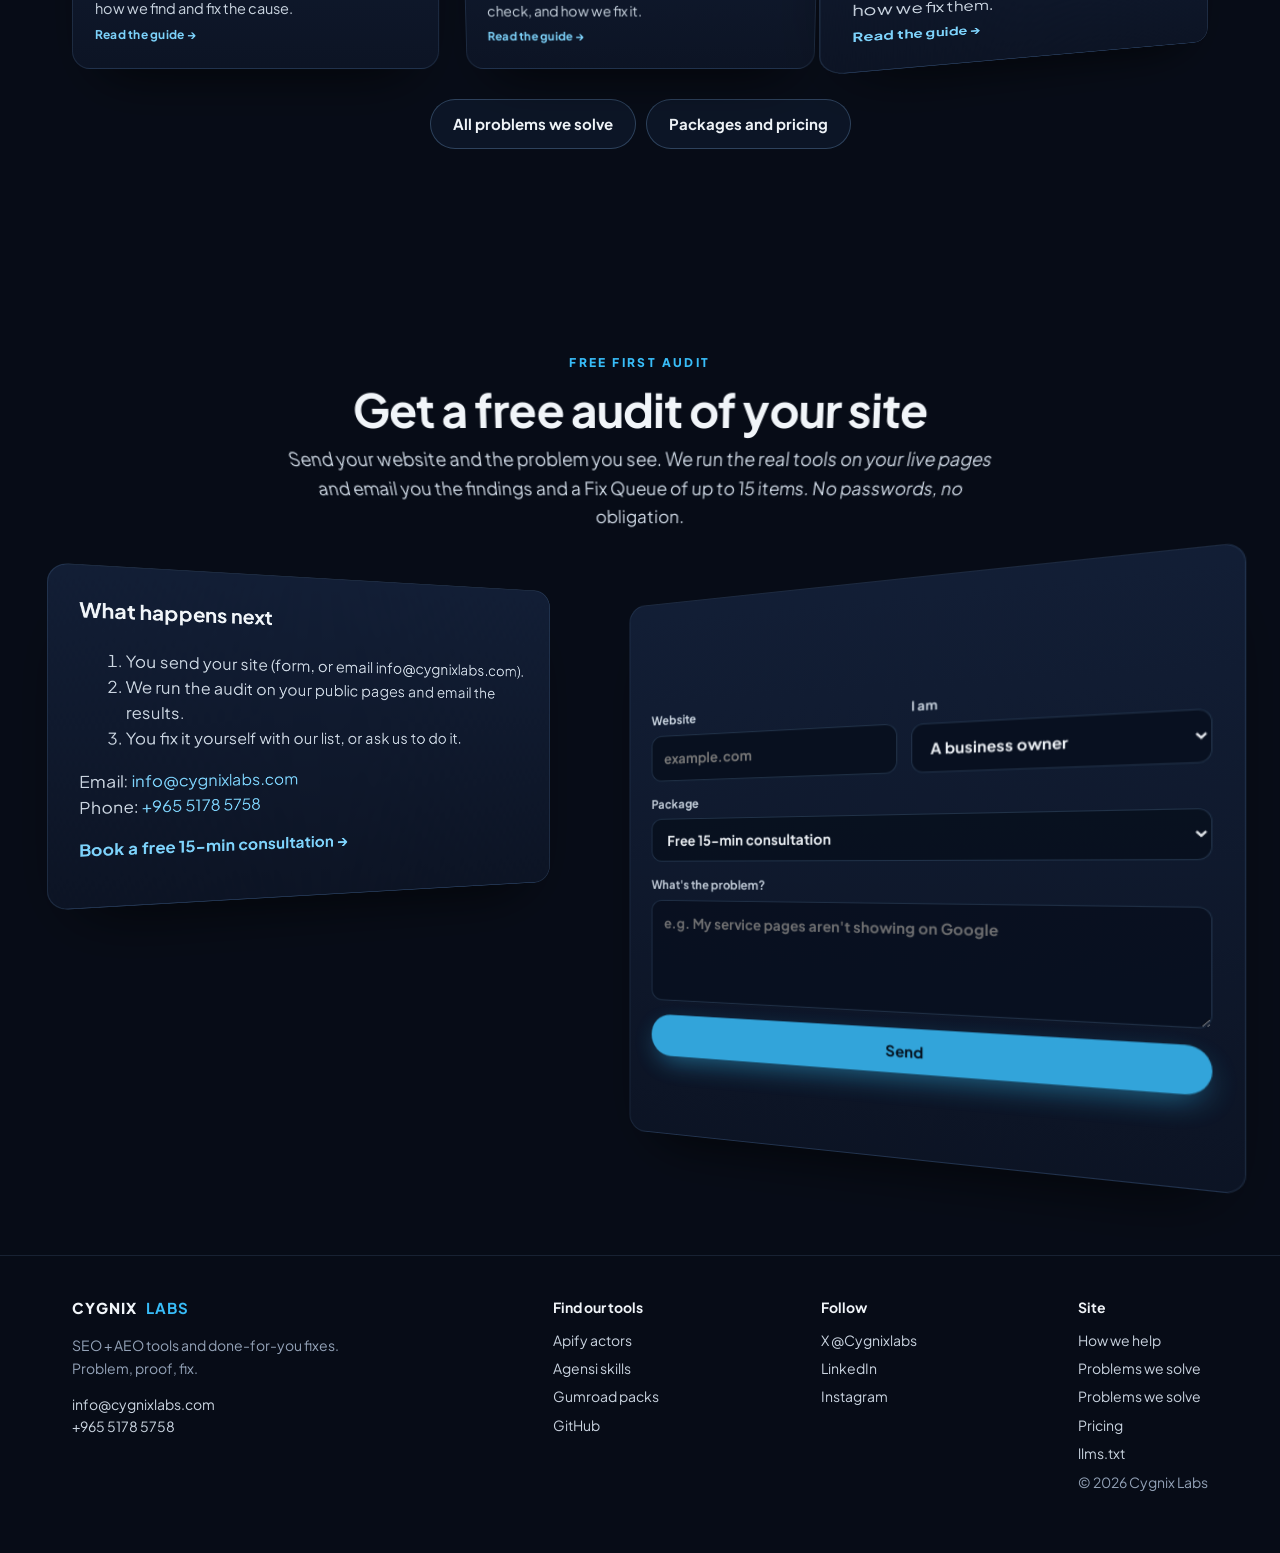
==== commit ed9e35a9: "Deploy 2026-11-04T07:34:09Z" ====
--- a/broken-links-and-redirects-losing-customers.html
+++ b/broken-links-and-redirects-losing-customers.html
@@ -27,9 +27,9 @@
 <link rel="preload" href="assets/fonts/jakarta.woff2" as="font" type="font/woff2" crossorigin>
 <link rel="alternate" type="text/plain" title="llms.txt" href="llms.txt">
 <script>(function(){var d=document.documentElement,r=matchMedia('(prefers-reduced-motion: reduce)').matches;if(!r){d.classList.add('motion');if(matchMedia('(min-width: 981px)').matches&&!(navigator.deviceMemory&&navigator.deviceMemory<4))d.classList.add('motion-lg');}})();</script>
-<link rel="stylesheet" href="assets/css/site.css?v=202611031036">
-<link rel="stylesheet" href="assets/css/assist.css?v=202611031036">
-<script type="application/ld+json">{"@context":"https://schema.org","@graph":[{"@type":"Organization","@id":"https://skills.cygnixlabs.com/#org","name":"Cygnix Labs","url":"https://skills.cygnixlabs.com/","logo":"https://skills.cygnixlabs.com/apple-touch-icon.png","image":"https://skills.cygnixlabs.com/assets/img/og.jpg","email":"info@cygnixlabs.com","description":"Cygnix Labs is a done-for-you SEO and AEO (AI search) team. We fix websites that customers can't find on Google, Google Maps or in AI answers such as ChatGPT: free audit, a ranked Fix Queue, and every fix QA-checked.","sameAs":["https://x.com/Cygnixlabs","https://www.linkedin.com/company/cygnix-labs","https://www.instagram.com/cygnix.labs/","https://apify.com/cygnix_labs","https://agensi.io/creators/cygnix-labs","https://cygnixlabs.gumroad.com/","https://github.com/cygnixlabs-cmd"],"telephone":"+96551785758","address":{"@type":"PostalAddress","streetAddress":"Floor 1, Office 48, Al Rehab Complex, Tunisia Street","addressLocality":"Hawalli","addressCountry":"KW"},"contactPoint":{"@type":"ContactPoint","contactType":"sales","email":"info@cygnixlabs.com","telephone":"+96551785758","availableLanguage":["English"]}},{"@type":"WebSite","@id":"https://skills.cygnixlabs.com/#site","url":"https://skills.cygnixlabs.com/","name":"Cygnix Labs","publisher":{"@id":"https://skills.cygnixlabs.com/#org"}},{"@type":"WebPage","@id":"https://skills.cygnixlabs.com/broken-links-and-redirects-losing-customers.html#page","url":"https://skills.cygnixlabs.com/broken-links-and-redirects-losing-customers.html","name":"Broken links and redirects losing you customers? Explained simply | Cygnix Labs","description":"404 pages, redirect chains and lost backlinks quietly cost visitors and Google trust. How to spot them, why they cost money, and how we fix them.","inLanguage":"en","isPartOf":{"@id":"https://skills.cygnixlabs.com/#site"},"about":{"@id":"https://skills.cygnixlabs.com/broken-links-and-redirects-losing-customers.html#service"},"breadcrumb":{"@type":"BreadcrumbList","itemListElement":[{"@type":"ListItem","position":1,"name":"Home","item":"https://skills.cygnixlabs.com/"},{"@type":"ListItem","position":2,"name":"Problems we solve","item":"https://skills.cygnixlabs.com/problems.html"},{"@type":"ListItem","position":3,"name":"Broken links and redirects","item":"https://skills.cygnixlabs.com/broken-links-and-redirects-losing-customers.html"}]},"dateModified":"2026-11-03","publisher":{"@id":"https://skills.cygnixlabs.com/#org"}},{"@type":"Service","@id":"https://skills.cygnixlabs.com/broken-links-and-redirects-losing-customers.html#service","name":"Fix: Broken links and redirects","description":"404 pages, redirect chains and lost backlinks quietly cost visitors and Google trust. How to spot them, why they cost money, and how we fix them.","provider":{"@id":"https://skills.cygnixlabs.com/#org"},"serviceType":"SEO and AEO (AI search) audit and fixes","areaServed":[{"@type":"Country","name":"Kuwait"},{"@type":"Country","name":"Saudi Arabia"},{"@type":"Country","name":"United Arab Emirates"},{"@type":"Country","name":"Qatar"},{"@type":"Country","name":"Bahrain"},{"@type":"Country","name":"Oman"},{"@type":"Country","name":"United Kingdom"},{"@type":"Country","name":"United States"},{"@type":"Country","name":"Canada"},{"@type":"Country","name":"Australia"}],"url":"https://skills.cygnixlabs.com/broken-links-and-redirects-losing-customers.html","offers":{"@type":"Offer","name":"Free first audit","price":"0","priceCurrency":"USD","url":"https://skills.cygnixlabs.com/broken-links-and-redirects-losing-customers.html#contact","availability":"https://schema.org/InStock","seller":{"@id":"https://skills.cygnixlabs.com/#org"}}},{"@type":"FAQPage","@id":"https://skills.cygnixlabs.com/broken-links-and-redirects-losing-customers.html#faq","mainEntity":[{"@type":"Question","name":"What is the difference between a 301 and a 302 redirect?","acceptedAnswer":{"@type":"Answer","text":"A 301 tells Google the move is permanent and passes the old page's value to the new one. A 302 says it is temporary. For a page that has moved for good, use a 301."}},{"@type":"Question","name":"Is redirecting everything to the homepage OK?","acceptedAnswer":{"@type":"Answer","text":"No. Google often treats that like a broken page. Each old URL should go to the closest matching new page."}},{"@type":"Question","name":"What is backlink reclamation?","acceptedAnswer":{"@type":"Answer","text":"Finding links from other websites that point to pages on your site that now return an error, and redirecting those old addresses to a live page so you get the value back."}},{"@type":"Question","name":"Can you fix redirects without access to my site?","acceptedAnswer":{"@type":"Answer","text":"We can produce the full redirect map without access. To apply it we need an editor role or your developer's help. No passwords."}}]}]}</script>
+<link rel="stylesheet" href="assets/css/site.css?v=202611041034">
+<link rel="stylesheet" href="assets/css/assist.css?v=202611041034">
+<script type="application/ld+json">{"@context":"https://schema.org","@graph":[{"@type":"Organization","@id":"https://skills.cygnixlabs.com/#org","name":"Cygnix Labs","url":"https://skills.cygnixlabs.com/","logo":"https://skills.cygnixlabs.com/apple-touch-icon.png","image":"https://skills.cygnixlabs.com/assets/img/og.jpg","email":"info@cygnixlabs.com","description":"Cygnix Labs is a done-for-you SEO and AEO (AI search) team. We fix websites that customers can't find on Google, Google Maps or in AI answers such as ChatGPT: free audit, a ranked Fix Queue, and every fix QA-checked.","sameAs":["https://x.com/Cygnixlabs","https://www.linkedin.com/company/cygnix-labs","https://www.instagram.com/cygnix.labs/","https://apify.com/cygnix_labs","https://agensi.io/creators/cygnix-labs","https://cygnixlabs.gumroad.com/","https://github.com/cygnixlabs-cmd"],"telephone":"+96551785758","address":{"@type":"PostalAddress","streetAddress":"Floor 1, Office 48, Al Rehab Complex, Tunisia Street","addressLocality":"Hawalli","addressCountry":"KW"},"contactPoint":{"@type":"ContactPoint","contactType":"sales","email":"info@cygnixlabs.com","telephone":"+96551785758","availableLanguage":["English"]}},{"@type":"WebSite","@id":"https://skills.cygnixlabs.com/#site","url":"https://skills.cygnixlabs.com/","name":"Cygnix Labs","publisher":{"@id":"https://skills.cygnixlabs.com/#org"}},{"@type":"WebPage","@id":"https://skills.cygnixlabs.com/broken-links-and-redirects-losing-customers.html#page","url":"https://skills.cygnixlabs.com/broken-links-and-redirects-losing-customers.html","name":"Broken links and redirects losing you customers? Explained simply | Cygnix Labs","description":"404 pages, redirect chains and lost backlinks quietly cost visitors and Google trust. How to spot them, why they cost money, and how we fix them.","inLanguage":"en","isPartOf":{"@id":"https://skills.cygnixlabs.com/#site"},"about":{"@id":"https://skills.cygnixlabs.com/broken-links-and-redirects-losing-customers.html#service"},"breadcrumb":{"@type":"BreadcrumbList","itemListElement":[{"@type":"ListItem","position":1,"name":"Home","item":"https://skills.cygnixlabs.com/"},{"@type":"ListItem","position":2,"name":"Problems we solve","item":"https://skills.cygnixlabs.com/problems.html"},{"@type":"ListItem","position":3,"name":"Broken links and redirects","item":"https://skills.cygnixlabs.com/broken-links-and-redirects-losing-customers.html"}]},"dateModified":"2026-11-04","publisher":{"@id":"https://skills.cygnixlabs.com/#org"}},{"@type":"Service","@id":"https://skills.cygnixlabs.com/broken-links-and-redirects-losing-customers.html#service","name":"Fix: Broken links and redirects","description":"404 pages, redirect chains and lost backlinks quietly cost visitors and Google trust. How to spot them, why they cost money, and how we fix them.","provider":{"@id":"https://skills.cygnixlabs.com/#org"},"serviceType":"SEO and AEO (AI search) audit and fixes","areaServed":[{"@type":"Country","name":"Kuwait"},{"@type":"Country","name":"Saudi Arabia"},{"@type":"Country","name":"United Arab Emirates"},{"@type":"Country","name":"Qatar"},{"@type":"Country","name":"Bahrain"},{"@type":"Country","name":"Oman"},{"@type":"Country","name":"United Kingdom"},{"@type":"Country","name":"United States"},{"@type":"Country","name":"Canada"},{"@type":"Country","name":"Australia"}],"url":"https://skills.cygnixlabs.com/broken-links-and-redirects-losing-customers.html","offers":{"@type":"Offer","name":"Free first audit","price":"0","priceCurrency":"USD","url":"https://skills.cygnixlabs.com/broken-links-and-redirects-losing-customers.html#contact","availability":"https://schema.org/InStock","seller":{"@id":"https://skills.cygnixlabs.com/#org"}}},{"@type":"FAQPage","@id":"https://skills.cygnixlabs.com/broken-links-and-redirects-losing-customers.html#faq","mainEntity":[{"@type":"Question","name":"What is the difference between a 301 and a 302 redirect?","acceptedAnswer":{"@type":"Answer","text":"A 301 tells Google the move is permanent and passes the old page's value to the new one. A 302 says it is temporary. For a page that has moved for good, use a 301."}},{"@type":"Question","name":"Is redirecting everything to the homepage OK?","acceptedAnswer":{"@type":"Answer","text":"No. Google often treats that like a broken page. Each old URL should go to the closest matching new page."}},{"@type":"Question","name":"What is backlink reclamation?","acceptedAnswer":{"@type":"Answer","text":"Finding links from other websites that point to pages on your site that now return an error, and redirecting those old addresses to a live page so you get the value back."}},{"@type":"Question","name":"Can you fix redirects without access to my site?","acceptedAnswer":{"@type":"Answer","text":"We can produce the full redirect map without access. To apply it we need an editor role or your developer's help. No passwords."}}]}]}</script>
 </head>
 <body>
 <div class="bg-grid" aria-hidden="true"></div><canvas id="bg-fx" aria-hidden="true"></canvas>
@@ -151,7 +151,7 @@
 <script src="assets/vendor/gsap.min.js" defer></script>
 <script src="assets/vendor/ScrollTrigger.min.js" defer></script>
 <script src="assets/vendor/lenis.min.js" defer></script>
-<script src="assets/js/main.js?v=202611031036" defer></script>
-<script src="assets/js/motion.js?v=202611031036" defer></script>
+<script src="assets/js/main.js?v=202611041034" defer></script>
+<script src="assets/js/motion.js?v=202611041034" defer></script>
 </body>
 </html>
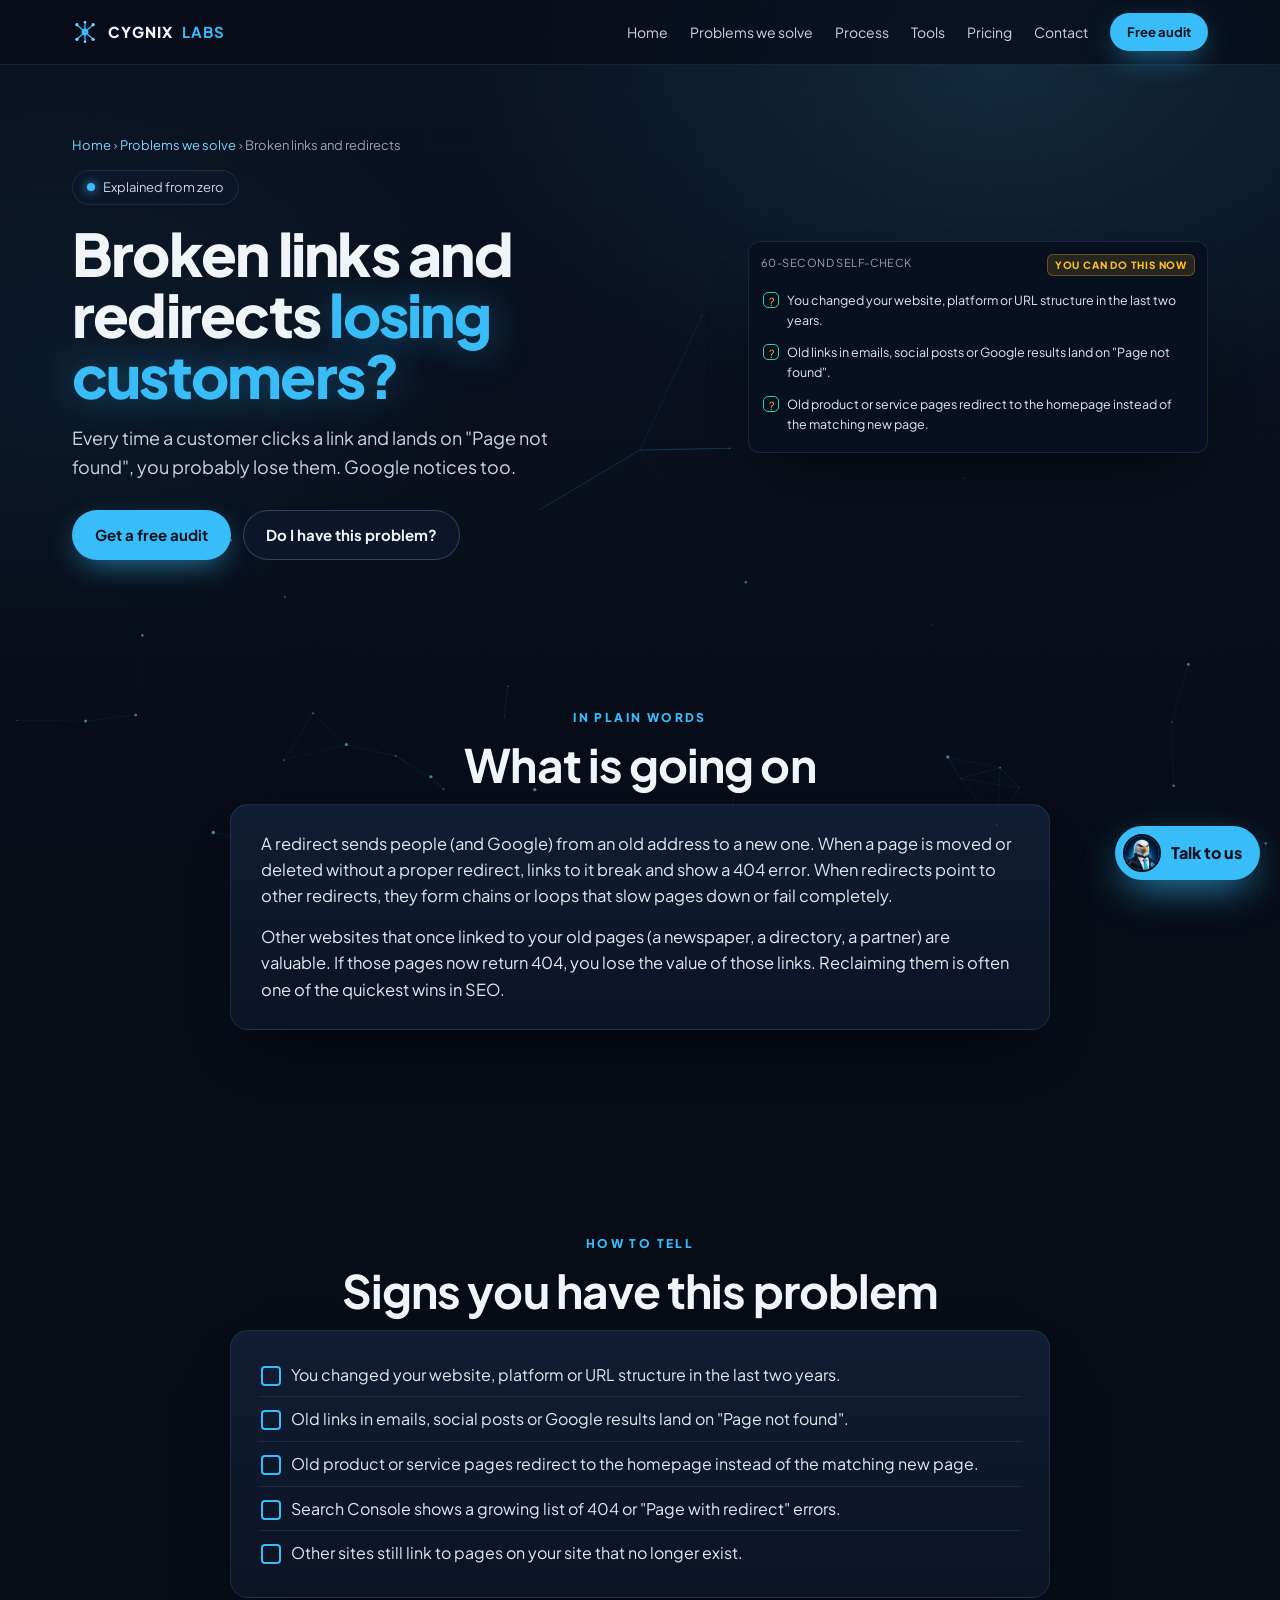
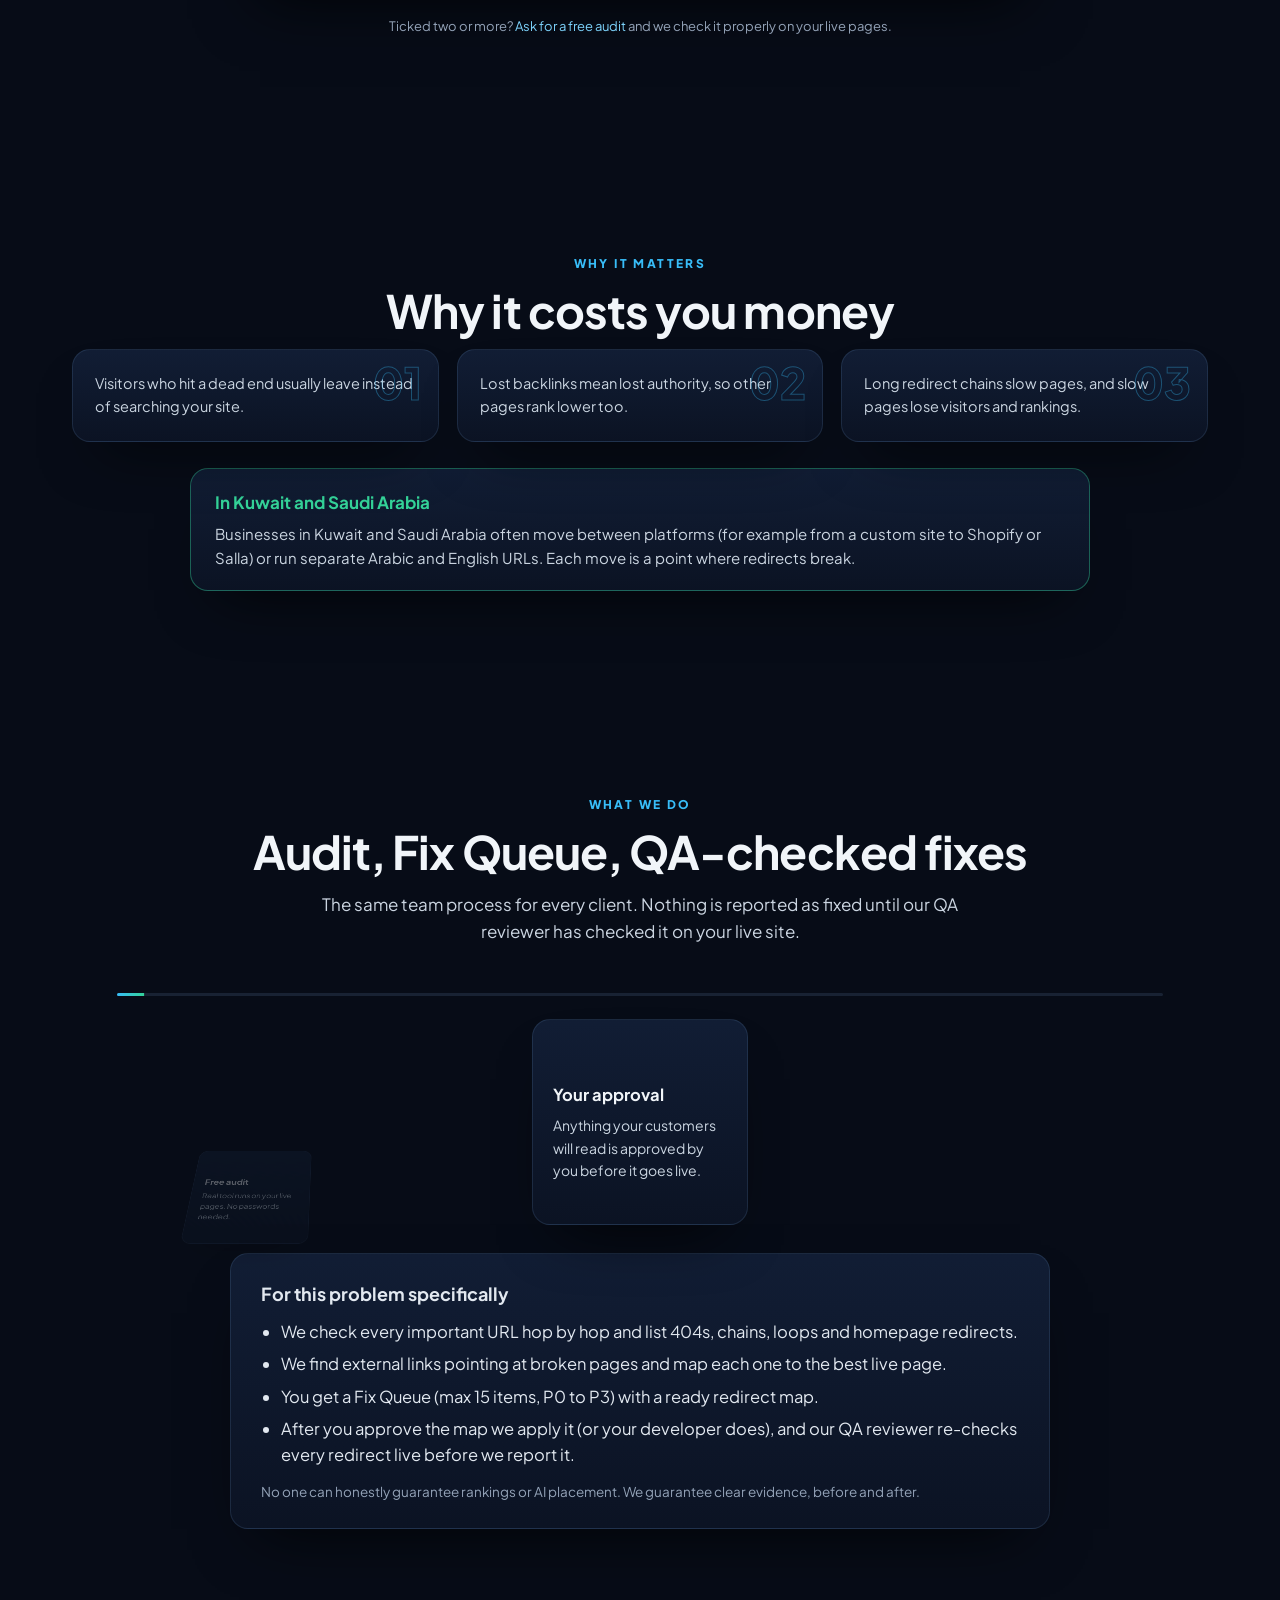
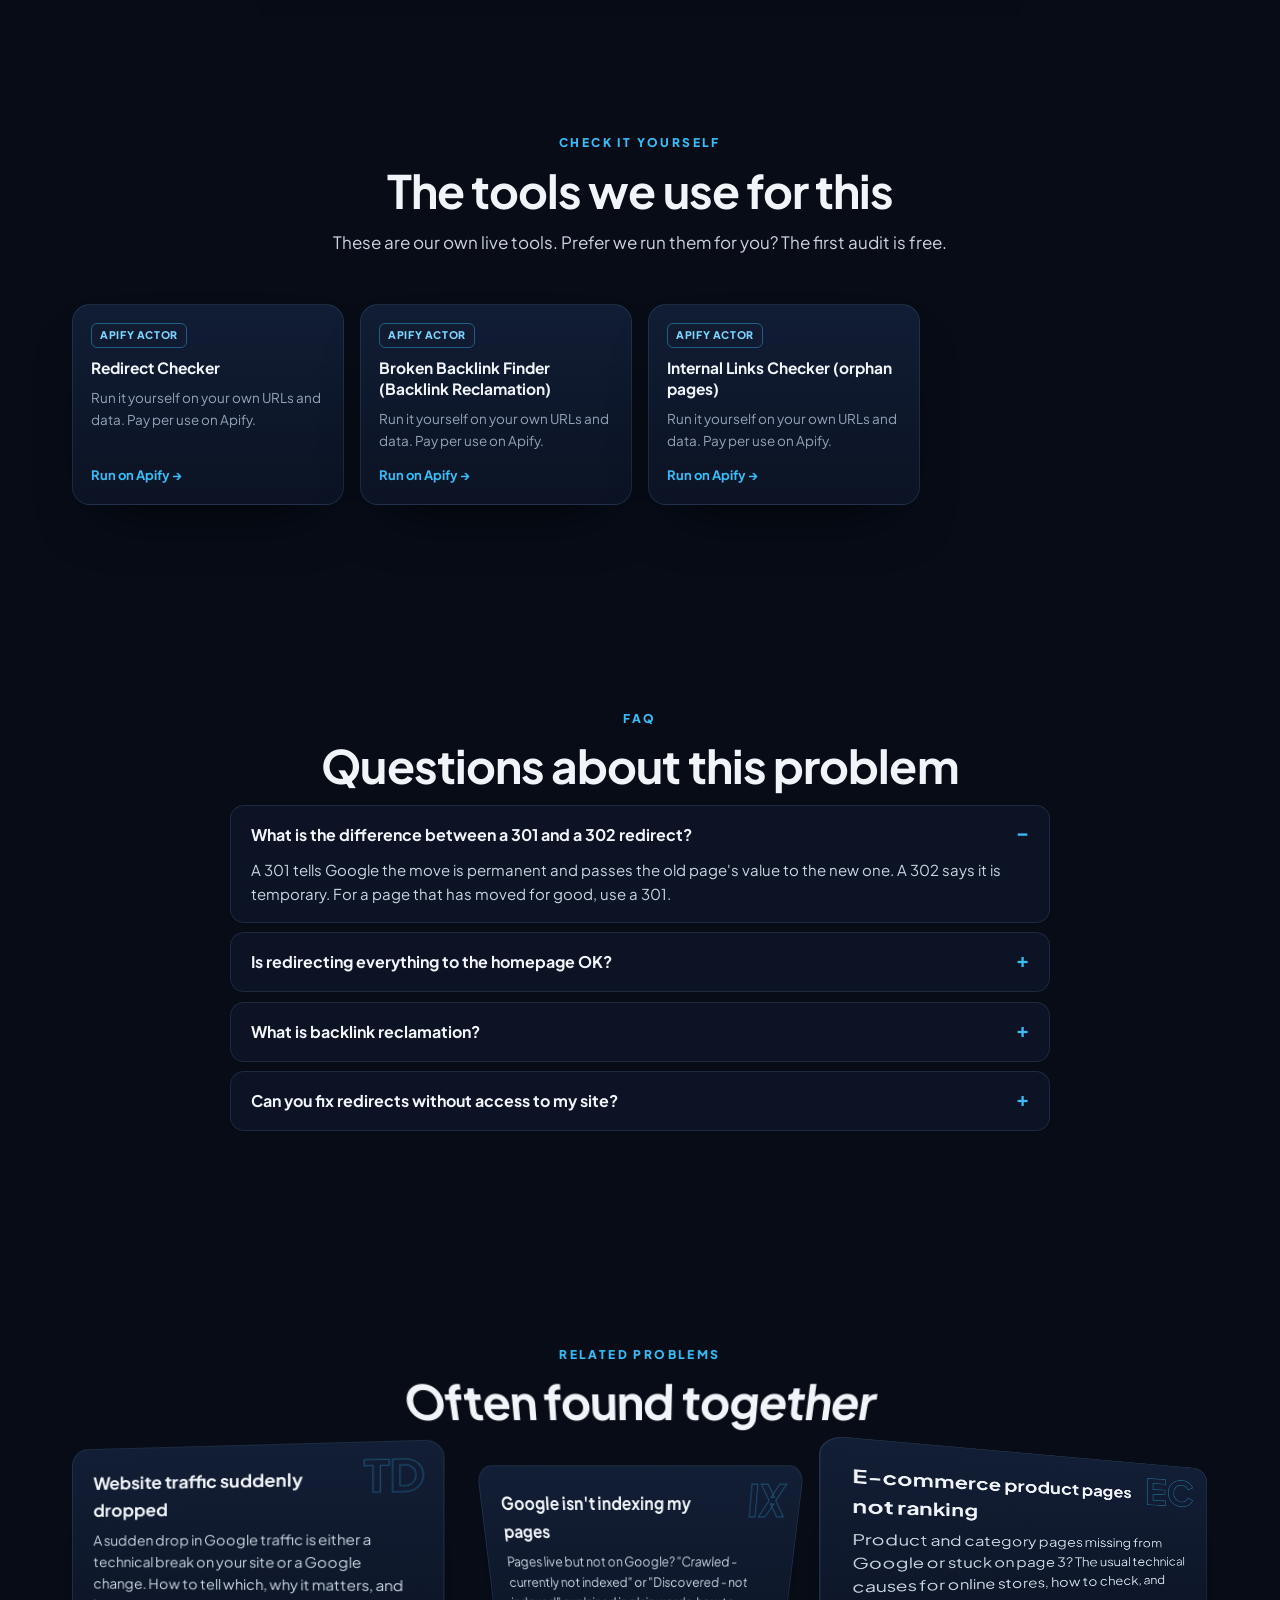
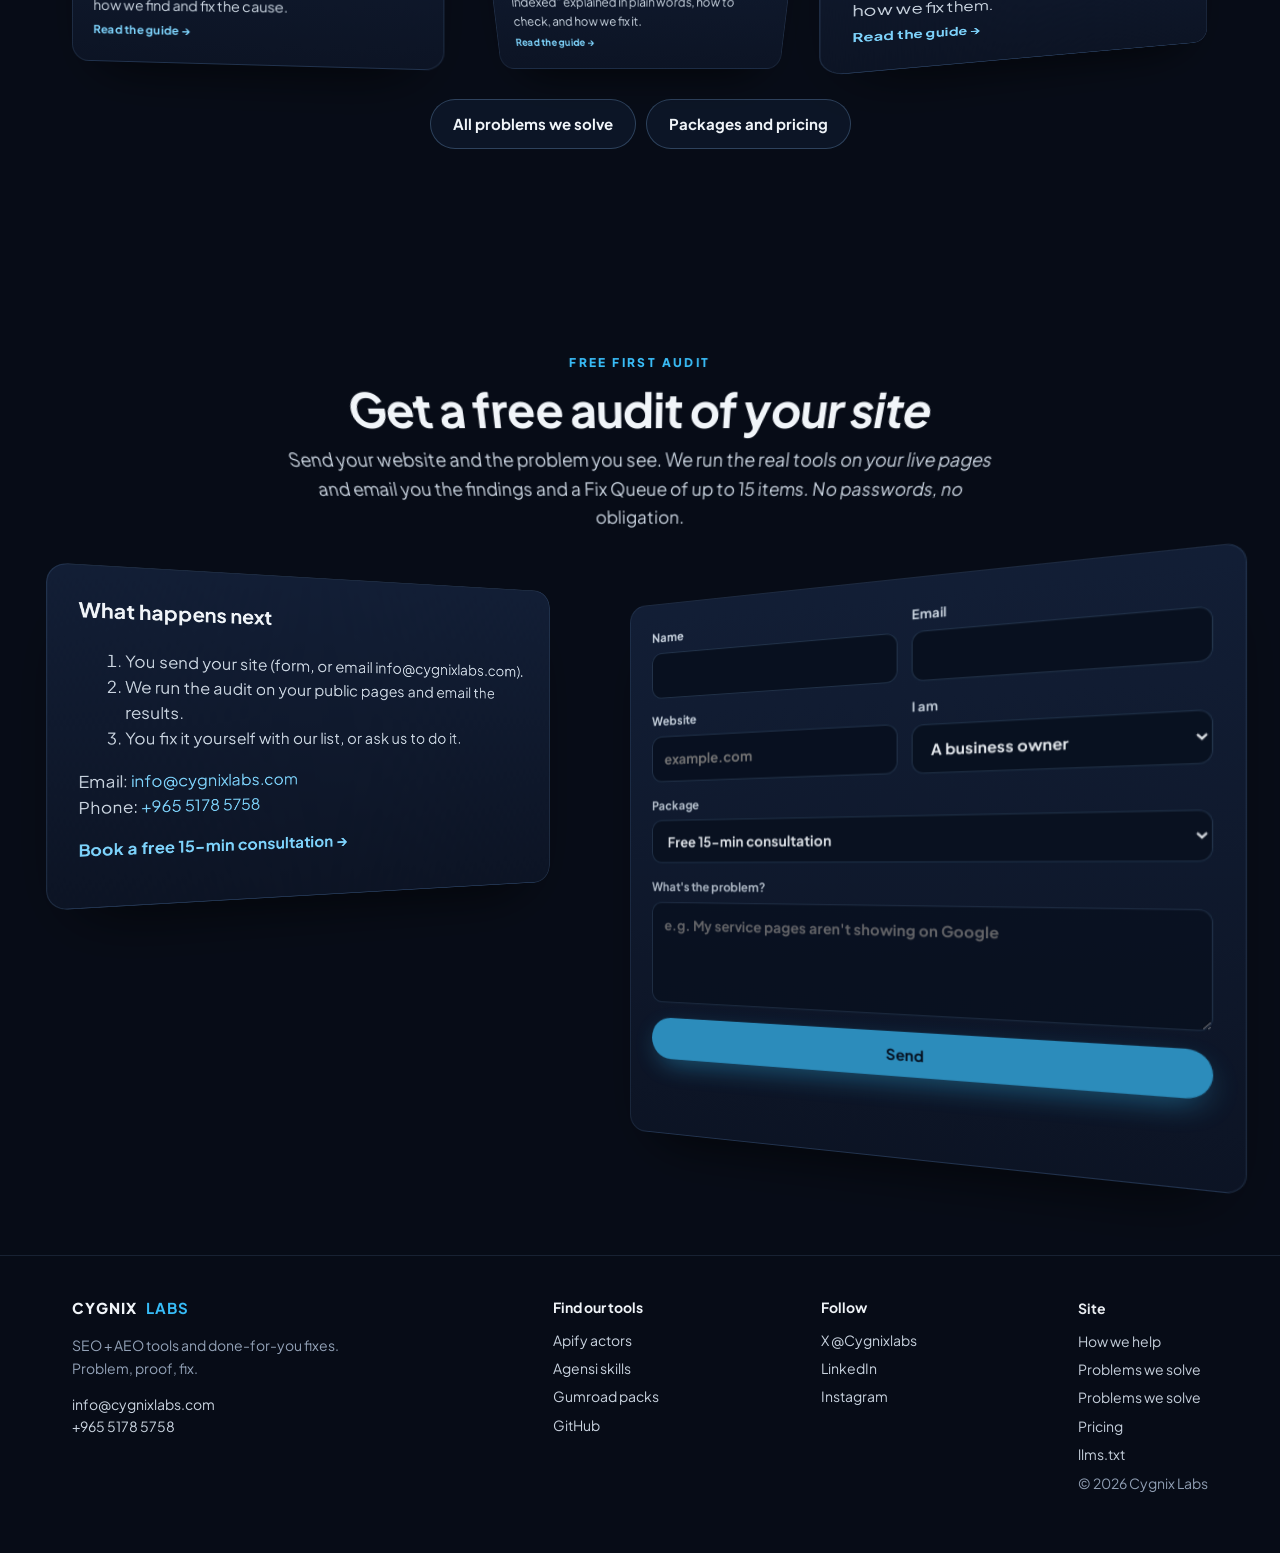
==== commit a2f3bd9d: "Deploy 2026-11-05T10:38:49Z" ====
--- a/broken-links-and-redirects-losing-customers.html
+++ b/broken-links-and-redirects-losing-customers.html
@@ -27,9 +27,9 @@
 <link rel="preload" href="assets/fonts/jakarta.woff2" as="font" type="font/woff2" crossorigin>
 <link rel="alternate" type="text/plain" title="llms.txt" href="llms.txt">
 <script>(function(){var d=document.documentElement,r=matchMedia('(prefers-reduced-motion: reduce)').matches;if(!r){d.classList.add('motion');if(matchMedia('(min-width: 981px)').matches&&!(navigator.deviceMemory&&navigator.deviceMemory<4))d.classList.add('motion-lg');}})();</script>
-<link rel="stylesheet" href="assets/css/site.css?v=202611041034">
-<link rel="stylesheet" href="assets/css/assist.css?v=202611041034">
-<script type="application/ld+json">{"@context":"https://schema.org","@graph":[{"@type":"Organization","@id":"https://skills.cygnixlabs.com/#org","name":"Cygnix Labs","url":"https://skills.cygnixlabs.com/","logo":"https://skills.cygnixlabs.com/apple-touch-icon.png","image":"https://skills.cygnixlabs.com/assets/img/og.jpg","email":"info@cygnixlabs.com","description":"Cygnix Labs is a done-for-you SEO and AEO (AI search) team. We fix websites that customers can't find on Google, Google Maps or in AI answers such as ChatGPT: free audit, a ranked Fix Queue, and every fix QA-checked.","sameAs":["https://x.com/Cygnixlabs","https://www.linkedin.com/company/cygnix-labs","https://www.instagram.com/cygnix.labs/","https://apify.com/cygnix_labs","https://agensi.io/creators/cygnix-labs","https://cygnixlabs.gumroad.com/","https://github.com/cygnixlabs-cmd"],"telephone":"+96551785758","address":{"@type":"PostalAddress","streetAddress":"Floor 1, Office 48, Al Rehab Complex, Tunisia Street","addressLocality":"Hawalli","addressCountry":"KW"},"contactPoint":{"@type":"ContactPoint","contactType":"sales","email":"info@cygnixlabs.com","telephone":"+96551785758","availableLanguage":["English"]}},{"@type":"WebSite","@id":"https://skills.cygnixlabs.com/#site","url":"https://skills.cygnixlabs.com/","name":"Cygnix Labs","publisher":{"@id":"https://skills.cygnixlabs.com/#org"}},{"@type":"WebPage","@id":"https://skills.cygnixlabs.com/broken-links-and-redirects-losing-customers.html#page","url":"https://skills.cygnixlabs.com/broken-links-and-redirects-losing-customers.html","name":"Broken links and redirects losing you customers? Explained simply | Cygnix Labs","description":"404 pages, redirect chains and lost backlinks quietly cost visitors and Google trust. How to spot them, why they cost money, and how we fix them.","inLanguage":"en","isPartOf":{"@id":"https://skills.cygnixlabs.com/#site"},"about":{"@id":"https://skills.cygnixlabs.com/broken-links-and-redirects-losing-customers.html#service"},"breadcrumb":{"@type":"BreadcrumbList","itemListElement":[{"@type":"ListItem","position":1,"name":"Home","item":"https://skills.cygnixlabs.com/"},{"@type":"ListItem","position":2,"name":"Problems we solve","item":"https://skills.cygnixlabs.com/problems.html"},{"@type":"ListItem","position":3,"name":"Broken links and redirects","item":"https://skills.cygnixlabs.com/broken-links-and-redirects-losing-customers.html"}]},"dateModified":"2026-11-04","publisher":{"@id":"https://skills.cygnixlabs.com/#org"}},{"@type":"Service","@id":"https://skills.cygnixlabs.com/broken-links-and-redirects-losing-customers.html#service","name":"Fix: Broken links and redirects","description":"404 pages, redirect chains and lost backlinks quietly cost visitors and Google trust. How to spot them, why they cost money, and how we fix them.","provider":{"@id":"https://skills.cygnixlabs.com/#org"},"serviceType":"SEO and AEO (AI search) audit and fixes","areaServed":[{"@type":"Country","name":"Kuwait"},{"@type":"Country","name":"Saudi Arabia"},{"@type":"Country","name":"United Arab Emirates"},{"@type":"Country","name":"Qatar"},{"@type":"Country","name":"Bahrain"},{"@type":"Country","name":"Oman"},{"@type":"Country","name":"United Kingdom"},{"@type":"Country","name":"United States"},{"@type":"Country","name":"Canada"},{"@type":"Country","name":"Australia"}],"url":"https://skills.cygnixlabs.com/broken-links-and-redirects-losing-customers.html","offers":{"@type":"Offer","name":"Free first audit","price":"0","priceCurrency":"USD","url":"https://skills.cygnixlabs.com/broken-links-and-redirects-losing-customers.html#contact","availability":"https://schema.org/InStock","seller":{"@id":"https://skills.cygnixlabs.com/#org"}}},{"@type":"FAQPage","@id":"https://skills.cygnixlabs.com/broken-links-and-redirects-losing-customers.html#faq","mainEntity":[{"@type":"Question","name":"What is the difference between a 301 and a 302 redirect?","acceptedAnswer":{"@type":"Answer","text":"A 301 tells Google the move is permanent and passes the old page's value to the new one. A 302 says it is temporary. For a page that has moved for good, use a 301."}},{"@type":"Question","name":"Is redirecting everything to the homepage OK?","acceptedAnswer":{"@type":"Answer","text":"No. Google often treats that like a broken page. Each old URL should go to the closest matching new page."}},{"@type":"Question","name":"What is backlink reclamation?","acceptedAnswer":{"@type":"Answer","text":"Finding links from other websites that point to pages on your site that now return an error, and redirecting those old addresses to a live page so you get the value back."}},{"@type":"Question","name":"Can you fix redirects without access to my site?","acceptedAnswer":{"@type":"Answer","text":"We can produce the full redirect map without access. To apply it we need an editor role or your developer's help. No passwords."}}]}]}</script>
+<link rel="stylesheet" href="assets/css/site.css?v=202611051338">
+<link rel="stylesheet" href="assets/css/assist.css?v=202611051338">
+<script type="application/ld+json">{"@context":"https://schema.org","@graph":[{"@type":"Organization","@id":"https://skills.cygnixlabs.com/#org","name":"Cygnix Labs","url":"https://skills.cygnixlabs.com/","logo":"https://skills.cygnixlabs.com/apple-touch-icon.png","image":"https://skills.cygnixlabs.com/assets/img/og.jpg","email":"info@cygnixlabs.com","description":"Cygnix Labs is a done-for-you SEO and AEO (AI search) team. We fix websites that customers can't find on Google, Google Maps or in AI answers such as ChatGPT: free audit, a ranked Fix Queue, and every fix QA-checked.","sameAs":["https://x.com/Cygnixlabs","https://www.linkedin.com/company/cygnix-labs","https://www.instagram.com/cygnix.labs/","https://apify.com/cygnix_labs","https://agensi.io/creators/cygnix-labs","https://cygnixlabs.gumroad.com/","https://github.com/cygnixlabs-cmd"],"telephone":"+96551785758","address":{"@type":"PostalAddress","streetAddress":"Floor 1, Office 48, Al Rehab Complex, Tunisia Street","addressLocality":"Hawalli","addressCountry":"KW"},"contactPoint":{"@type":"ContactPoint","contactType":"sales","email":"info@cygnixlabs.com","telephone":"+96551785758","availableLanguage":["English"]}},{"@type":"WebSite","@id":"https://skills.cygnixlabs.com/#site","url":"https://skills.cygnixlabs.com/","name":"Cygnix Labs","publisher":{"@id":"https://skills.cygnixlabs.com/#org"}},{"@type":"WebPage","@id":"https://skills.cygnixlabs.com/broken-links-and-redirects-losing-customers.html#page","url":"https://skills.cygnixlabs.com/broken-links-and-redirects-losing-customers.html","name":"Broken links and redirects losing you customers? Explained simply | Cygnix Labs","description":"404 pages, redirect chains and lost backlinks quietly cost visitors and Google trust. How to spot them, why they cost money, and how we fix them.","inLanguage":"en","isPartOf":{"@id":"https://skills.cygnixlabs.com/#site"},"about":{"@id":"https://skills.cygnixlabs.com/broken-links-and-redirects-losing-customers.html#service"},"breadcrumb":{"@type":"BreadcrumbList","itemListElement":[{"@type":"ListItem","position":1,"name":"Home","item":"https://skills.cygnixlabs.com/"},{"@type":"ListItem","position":2,"name":"Problems we solve","item":"https://skills.cygnixlabs.com/problems.html"},{"@type":"ListItem","position":3,"name":"Broken links and redirects","item":"https://skills.cygnixlabs.com/broken-links-and-redirects-losing-customers.html"}]},"dateModified":"2026-11-05","publisher":{"@id":"https://skills.cygnixlabs.com/#org"}},{"@type":"Service","@id":"https://skills.cygnixlabs.com/broken-links-and-redirects-losing-customers.html#service","name":"Fix: Broken links and redirects","description":"404 pages, redirect chains and lost backlinks quietly cost visitors and Google trust. How to spot them, why they cost money, and how we fix them.","provider":{"@id":"https://skills.cygnixlabs.com/#org"},"serviceType":"SEO and AEO (AI search) audit and fixes","areaServed":[{"@type":"Country","name":"Kuwait"},{"@type":"Country","name":"Saudi Arabia"},{"@type":"Country","name":"United Arab Emirates"},{"@type":"Country","name":"Qatar"},{"@type":"Country","name":"Bahrain"},{"@type":"Country","name":"Oman"},{"@type":"Country","name":"United Kingdom"},{"@type":"Country","name":"United States"},{"@type":"Country","name":"Canada"},{"@type":"Country","name":"Australia"}],"url":"https://skills.cygnixlabs.com/broken-links-and-redirects-losing-customers.html","offers":{"@type":"Offer","name":"Free first audit","price":"0","priceCurrency":"USD","url":"https://skills.cygnixlabs.com/broken-links-and-redirects-losing-customers.html#contact","availability":"https://schema.org/InStock","seller":{"@id":"https://skills.cygnixlabs.com/#org"}}},{"@type":"FAQPage","@id":"https://skills.cygnixlabs.com/broken-links-and-redirects-losing-customers.html#faq","mainEntity":[{"@type":"Question","name":"What is the difference between a 301 and a 302 redirect?","acceptedAnswer":{"@type":"Answer","text":"A 301 tells Google the move is permanent and passes the old page's value to the new one. A 302 says it is temporary. For a page that has moved for good, use a 301."}},{"@type":"Question","name":"Is redirecting everything to the homepage OK?","acceptedAnswer":{"@type":"Answer","text":"No. Google often treats that like a broken page. Each old URL should go to the closest matching new page."}},{"@type":"Question","name":"What is backlink reclamation?","acceptedAnswer":{"@type":"Answer","text":"Finding links from other websites that point to pages on your site that now return an error, and redirecting those old addresses to a live page so you get the value back."}},{"@type":"Question","name":"Can you fix redirects without access to my site?","acceptedAnswer":{"@type":"Answer","text":"We can produce the full redirect map without access. To apply it we need an editor role or your developer's help. No passwords."}}]}]}</script>
 </head>
 <body>
 <div class="bg-grid" aria-hidden="true"></div><canvas id="bg-fx" aria-hidden="true"></canvas>
@@ -151,7 +151,7 @@
 <script src="assets/vendor/gsap.min.js" defer></script>
 <script src="assets/vendor/ScrollTrigger.min.js" defer></script>
 <script src="assets/vendor/lenis.min.js" defer></script>
-<script src="assets/js/main.js?v=202611041034" defer></script>
-<script src="assets/js/motion.js?v=202611041034" defer></script>
+<script src="assets/js/main.js?v=202611051338" defer></script>
+<script src="assets/js/motion.js?v=202611051338" defer></script>
 </body>
 </html>
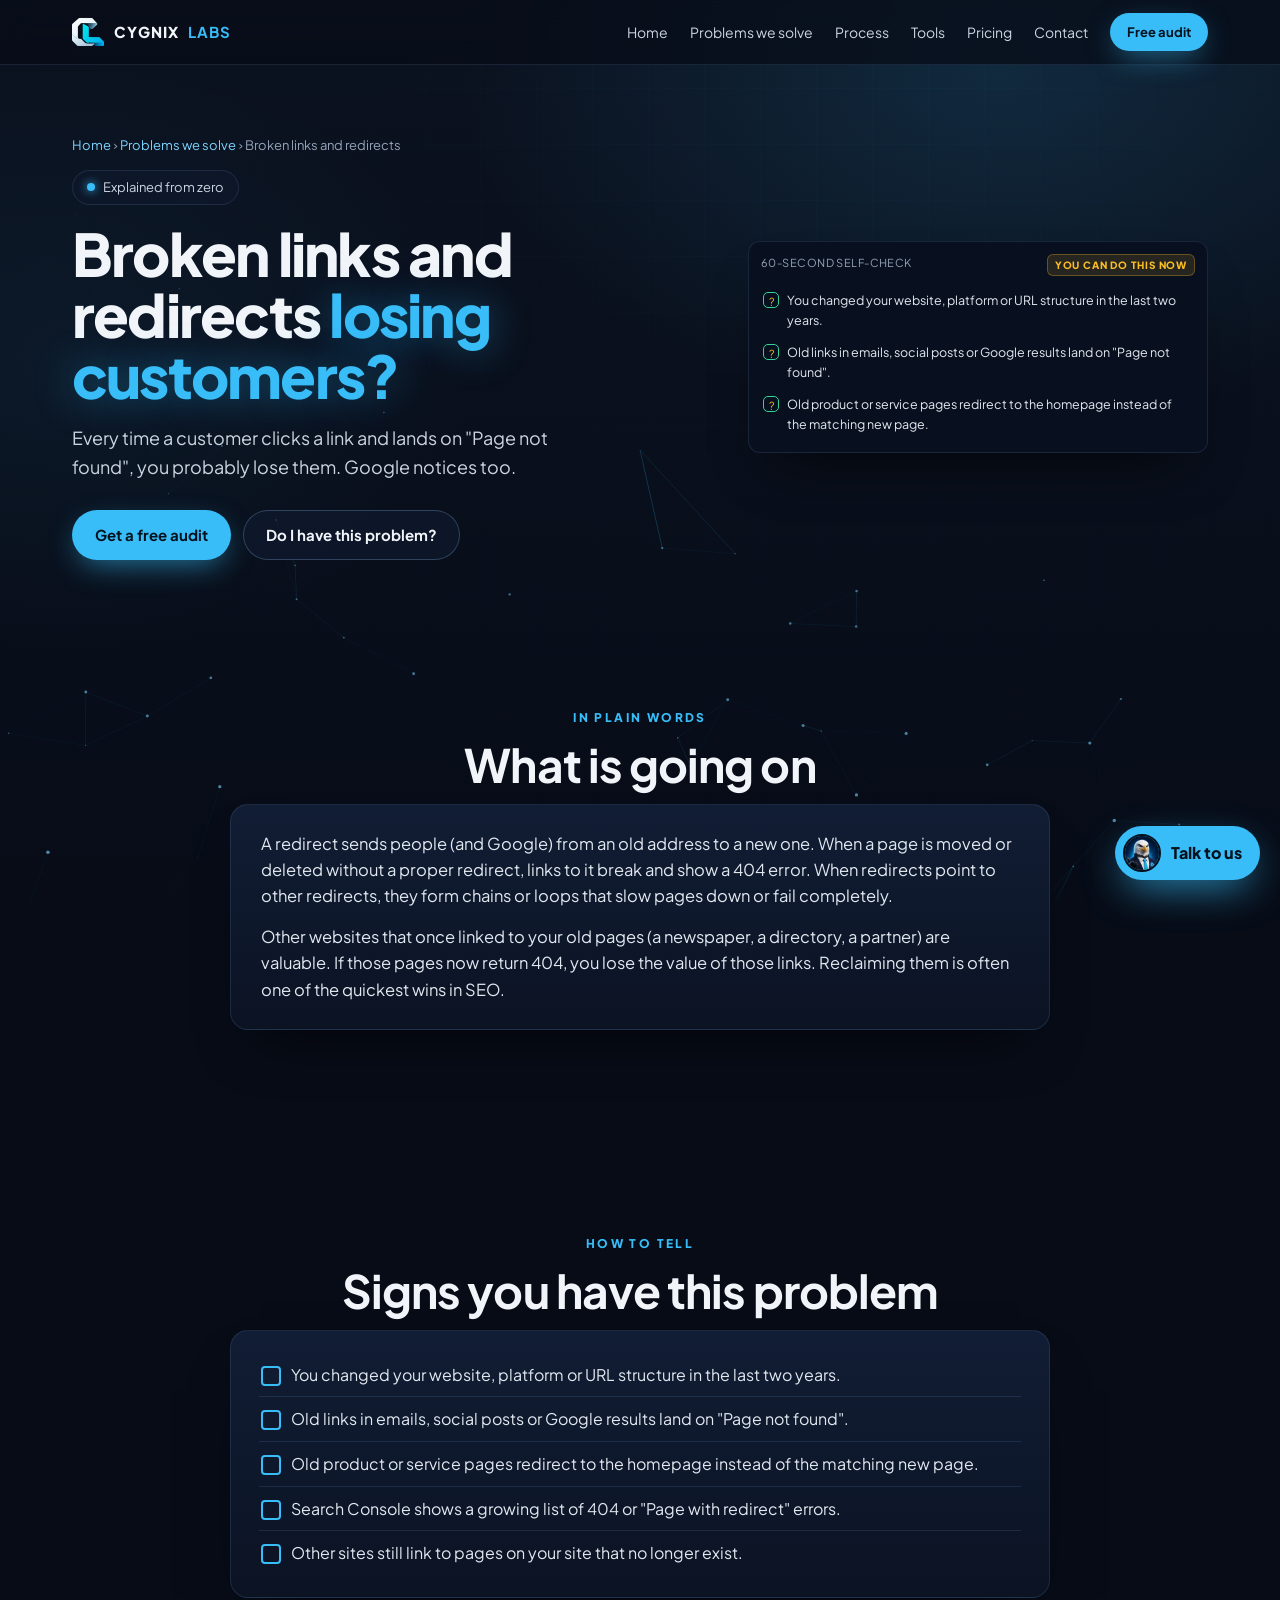
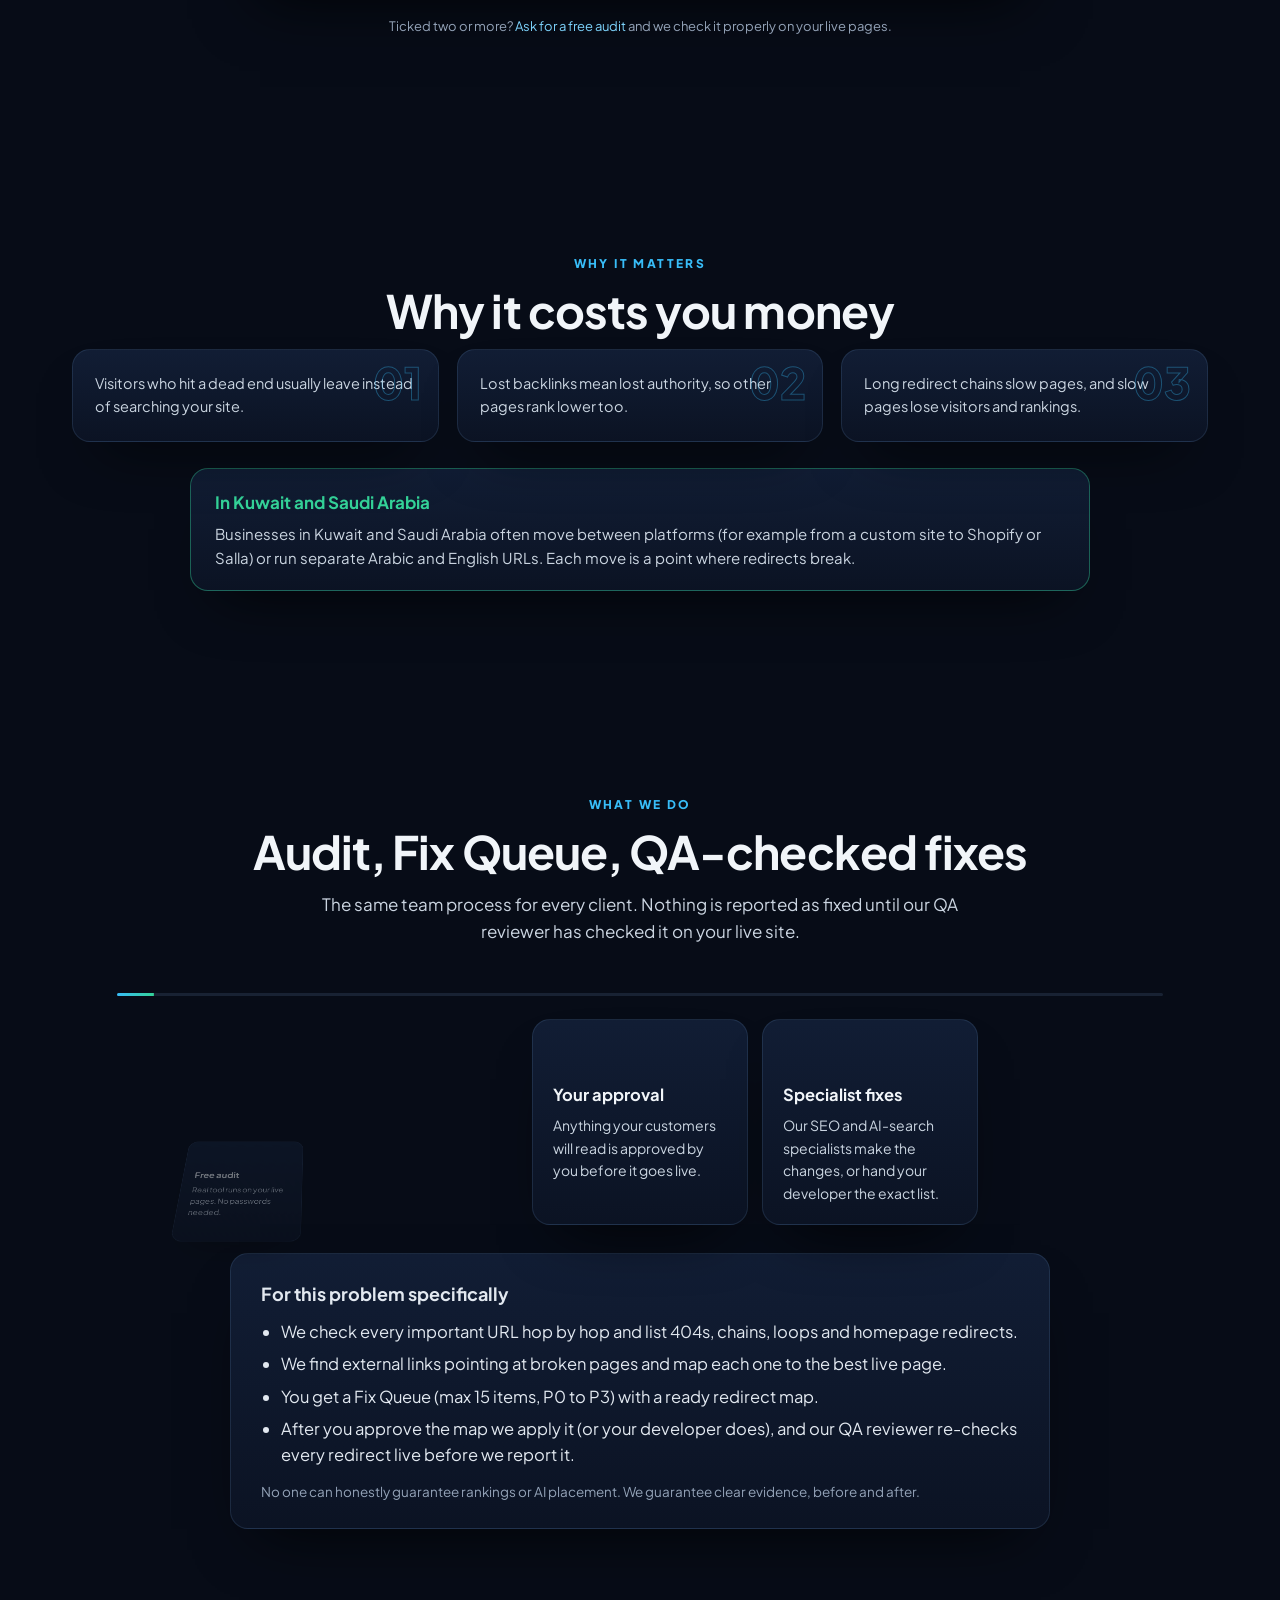
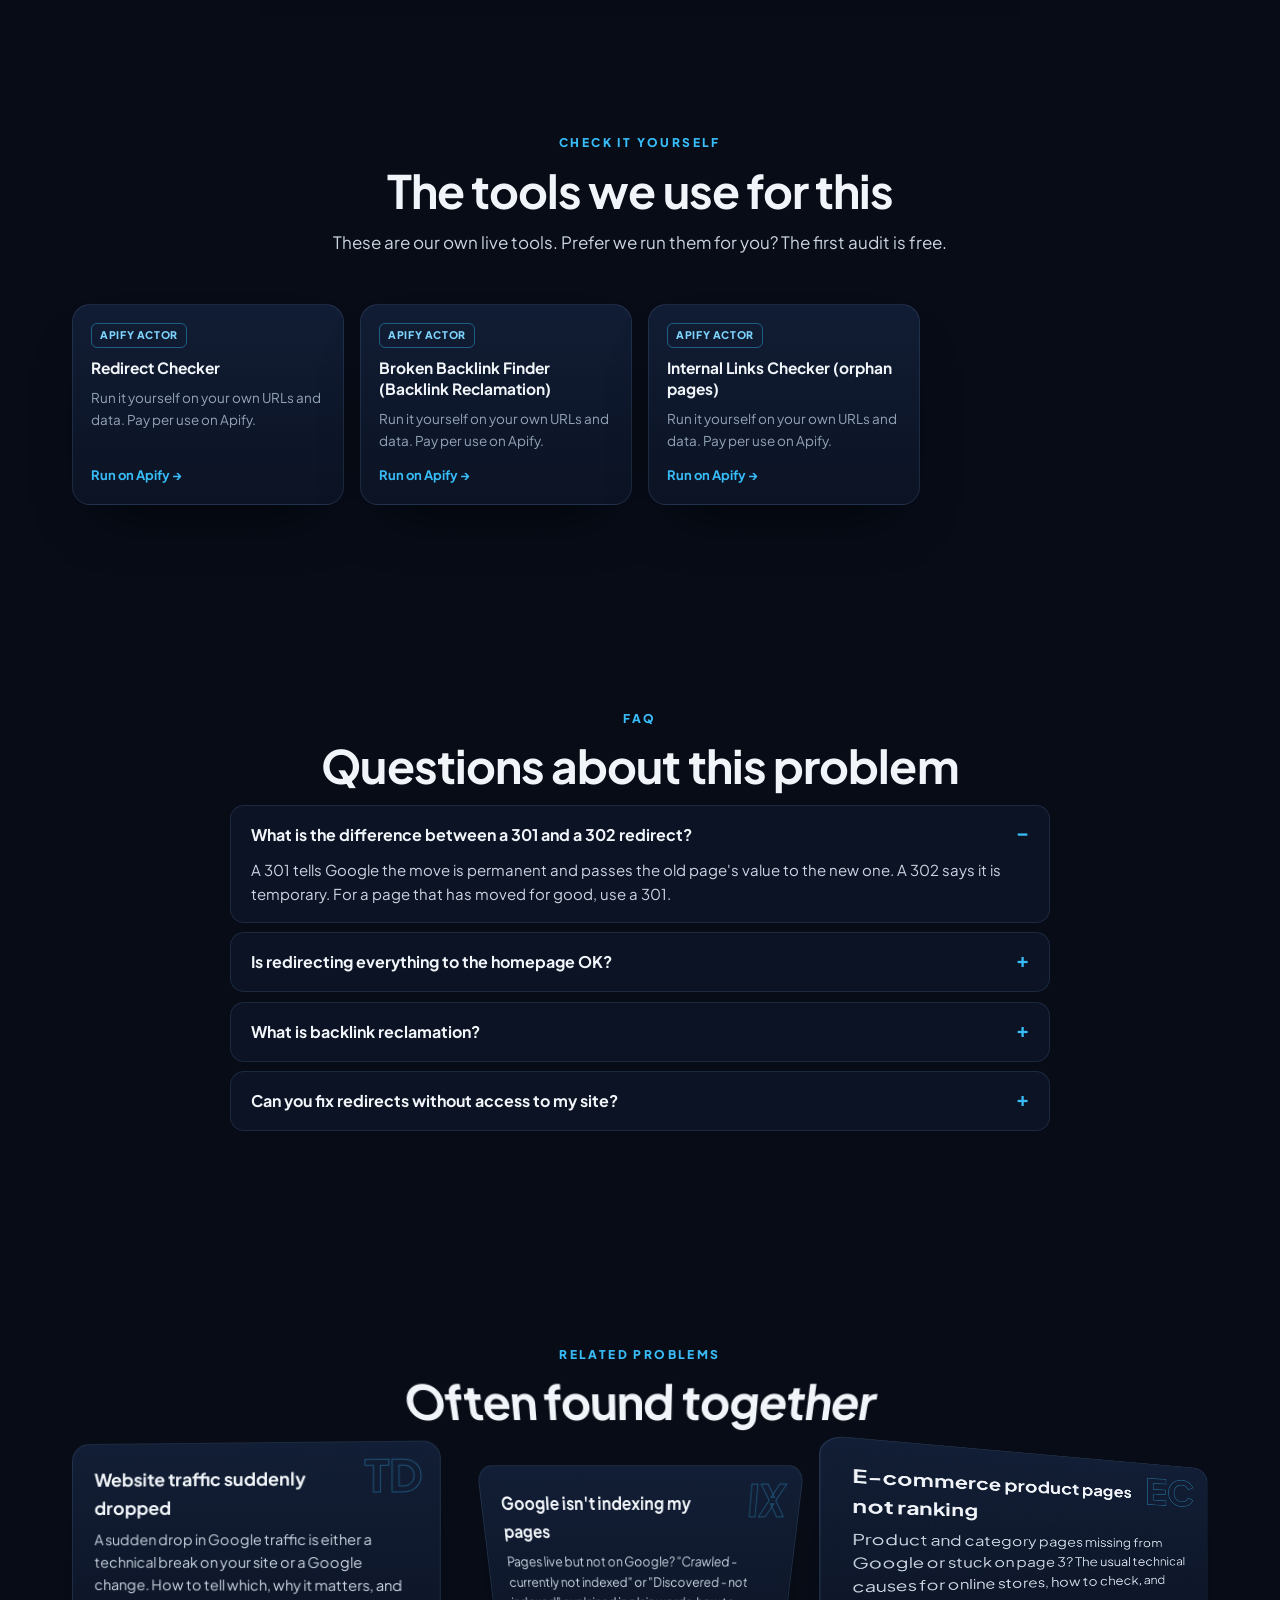
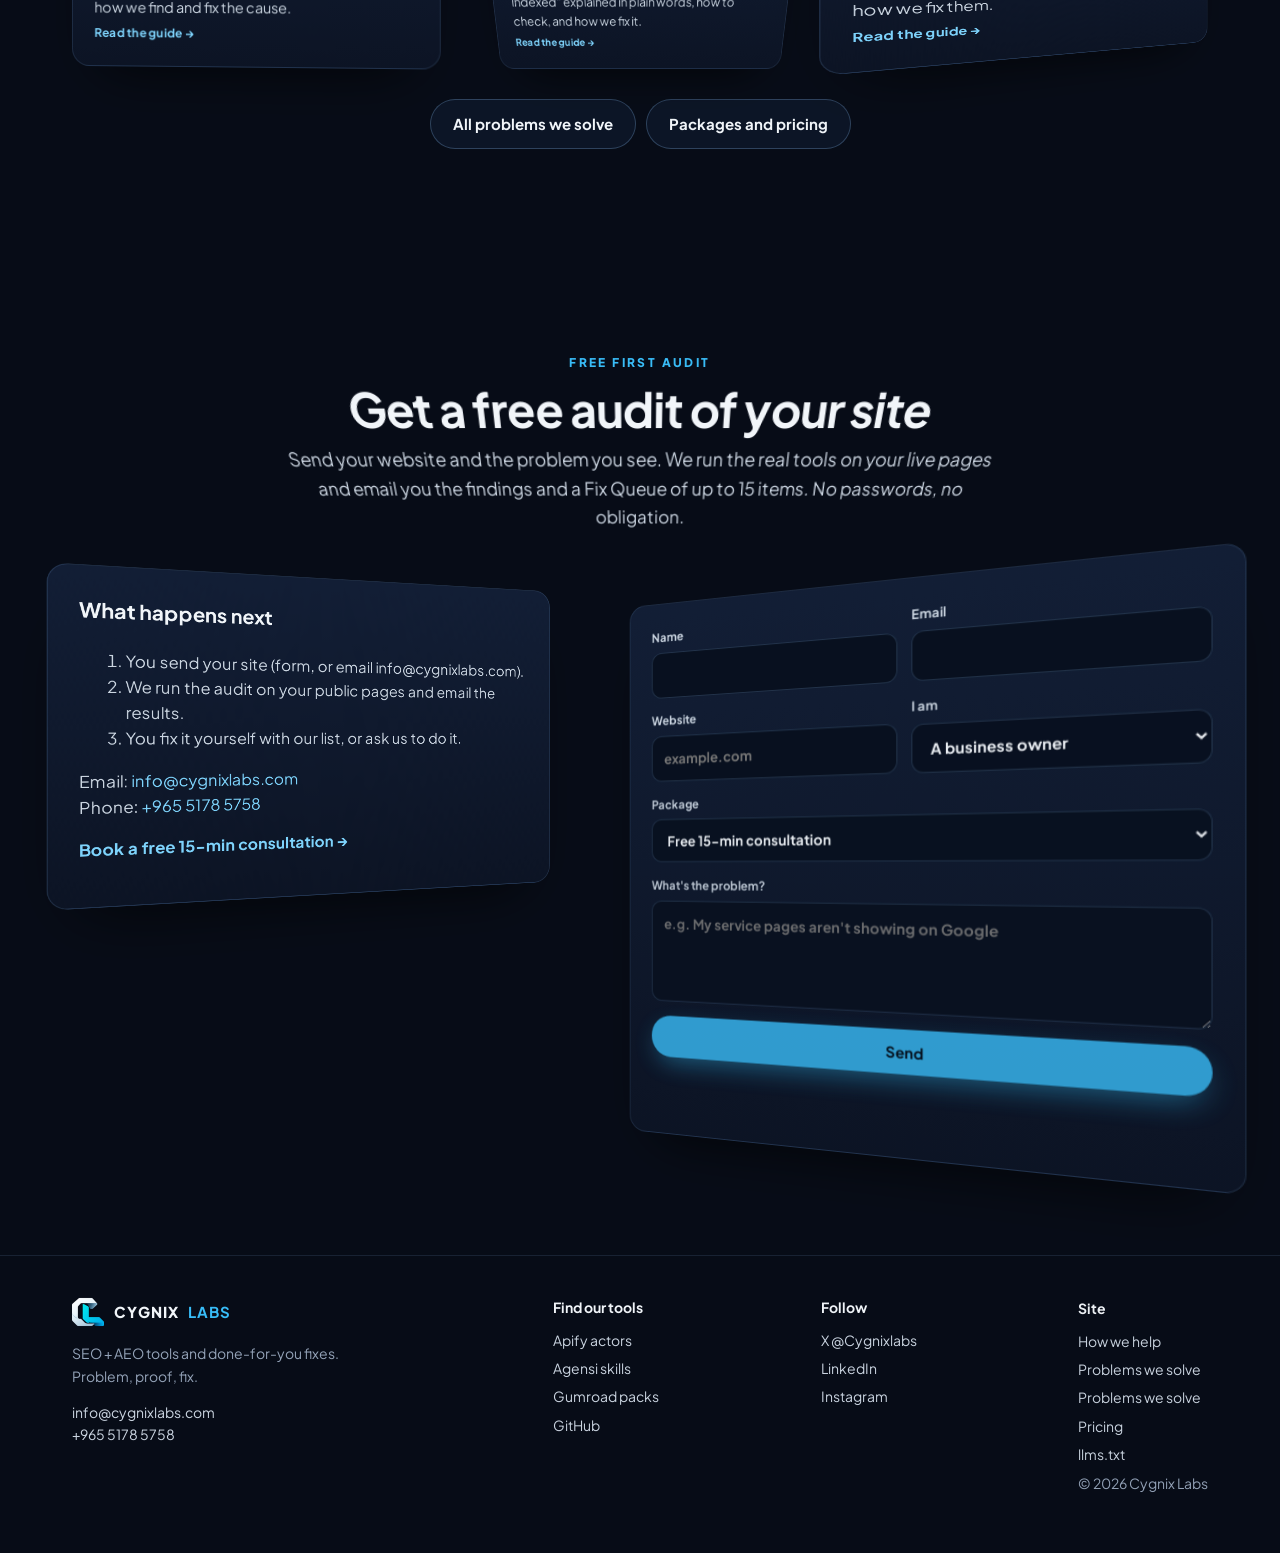
==== commit 86d2c563: "Deploy 2026-11-05T11:37:12Z" ====
--- a/broken-links-and-redirects-losing-customers.html
+++ b/broken-links-and-redirects-losing-customers.html
@@ -27,15 +27,15 @@
 <link rel="preload" href="assets/fonts/jakarta.woff2" as="font" type="font/woff2" crossorigin>
 <link rel="alternate" type="text/plain" title="llms.txt" href="llms.txt">
 <script>(function(){var d=document.documentElement,r=matchMedia('(prefers-reduced-motion: reduce)').matches;if(!r){d.classList.add('motion');if(matchMedia('(min-width: 981px)').matches&&!(navigator.deviceMemory&&navigator.deviceMemory<4))d.classList.add('motion-lg');}})();</script>
-<link rel="stylesheet" href="assets/css/site.css?v=202611051338">
-<link rel="stylesheet" href="assets/css/assist.css?v=202611051338">
+<link rel="stylesheet" href="assets/css/site.css?v=202611051437">
+<link rel="stylesheet" href="assets/css/assist.css?v=202611051437">
 <script type="application/ld+json">{"@context":"https://schema.org","@graph":[{"@type":"Organization","@id":"https://skills.cygnixlabs.com/#org","name":"Cygnix Labs","url":"https://skills.cygnixlabs.com/","logo":"https://skills.cygnixlabs.com/apple-touch-icon.png","image":"https://skills.cygnixlabs.com/assets/img/og.jpg","email":"info@cygnixlabs.com","description":"Cygnix Labs is a done-for-you SEO and AEO (AI search) team. We fix websites that customers can't find on Google, Google Maps or in AI answers such as ChatGPT: free audit, a ranked Fix Queue, and every fix QA-checked.","sameAs":["https://x.com/Cygnixlabs","https://www.linkedin.com/company/cygnix-labs","https://www.instagram.com/cygnix.labs/","https://apify.com/cygnix_labs","https://agensi.io/creators/cygnix-labs","https://cygnixlabs.gumroad.com/","https://github.com/cygnixlabs-cmd"],"telephone":"+96551785758","address":{"@type":"PostalAddress","streetAddress":"Floor 1, Office 48, Al Rehab Complex, Tunisia Street","addressLocality":"Hawalli","addressCountry":"KW"},"contactPoint":{"@type":"ContactPoint","contactType":"sales","email":"info@cygnixlabs.com","telephone":"+96551785758","availableLanguage":["English"]}},{"@type":"WebSite","@id":"https://skills.cygnixlabs.com/#site","url":"https://skills.cygnixlabs.com/","name":"Cygnix Labs","publisher":{"@id":"https://skills.cygnixlabs.com/#org"}},{"@type":"WebPage","@id":"https://skills.cygnixlabs.com/broken-links-and-redirects-losing-customers.html#page","url":"https://skills.cygnixlabs.com/broken-links-and-redirects-losing-customers.html","name":"Broken links and redirects losing you customers? Explained simply | Cygnix Labs","description":"404 pages, redirect chains and lost backlinks quietly cost visitors and Google trust. How to spot them, why they cost money, and how we fix them.","inLanguage":"en","isPartOf":{"@id":"https://skills.cygnixlabs.com/#site"},"about":{"@id":"https://skills.cygnixlabs.com/broken-links-and-redirects-losing-customers.html#service"},"breadcrumb":{"@type":"BreadcrumbList","itemListElement":[{"@type":"ListItem","position":1,"name":"Home","item":"https://skills.cygnixlabs.com/"},{"@type":"ListItem","position":2,"name":"Problems we solve","item":"https://skills.cygnixlabs.com/problems.html"},{"@type":"ListItem","position":3,"name":"Broken links and redirects","item":"https://skills.cygnixlabs.com/broken-links-and-redirects-losing-customers.html"}]},"dateModified":"2026-11-05","publisher":{"@id":"https://skills.cygnixlabs.com/#org"}},{"@type":"Service","@id":"https://skills.cygnixlabs.com/broken-links-and-redirects-losing-customers.html#service","name":"Fix: Broken links and redirects","description":"404 pages, redirect chains and lost backlinks quietly cost visitors and Google trust. How to spot them, why they cost money, and how we fix them.","provider":{"@id":"https://skills.cygnixlabs.com/#org"},"serviceType":"SEO and AEO (AI search) audit and fixes","areaServed":[{"@type":"Country","name":"Kuwait"},{"@type":"Country","name":"Saudi Arabia"},{"@type":"Country","name":"United Arab Emirates"},{"@type":"Country","name":"Qatar"},{"@type":"Country","name":"Bahrain"},{"@type":"Country","name":"Oman"},{"@type":"Country","name":"United Kingdom"},{"@type":"Country","name":"United States"},{"@type":"Country","name":"Canada"},{"@type":"Country","name":"Australia"}],"url":"https://skills.cygnixlabs.com/broken-links-and-redirects-losing-customers.html","offers":{"@type":"Offer","name":"Free first audit","price":"0","priceCurrency":"USD","url":"https://skills.cygnixlabs.com/broken-links-and-redirects-losing-customers.html#contact","availability":"https://schema.org/InStock","seller":{"@id":"https://skills.cygnixlabs.com/#org"}}},{"@type":"FAQPage","@id":"https://skills.cygnixlabs.com/broken-links-and-redirects-losing-customers.html#faq","mainEntity":[{"@type":"Question","name":"What is the difference between a 301 and a 302 redirect?","acceptedAnswer":{"@type":"Answer","text":"A 301 tells Google the move is permanent and passes the old page's value to the new one. A 302 says it is temporary. For a page that has moved for good, use a 301."}},{"@type":"Question","name":"Is redirecting everything to the homepage OK?","acceptedAnswer":{"@type":"Answer","text":"No. Google often treats that like a broken page. Each old URL should go to the closest matching new page."}},{"@type":"Question","name":"What is backlink reclamation?","acceptedAnswer":{"@type":"Answer","text":"Finding links from other websites that point to pages on your site that now return an error, and redirecting those old addresses to a live page so you get the value back."}},{"@type":"Question","name":"Can you fix redirects without access to my site?","acceptedAnswer":{"@type":"Answer","text":"We can produce the full redirect map without access. To apply it we need an editor role or your developer's help. No passwords."}}]}]}</script>
 </head>
 <body>
 <div class="bg-grid" aria-hidden="true"></div><canvas id="bg-fx" aria-hidden="true"></canvas>
 <a class="skip" href="#main">Skip to content</a>
 <header class="nav"><div class="wrap">
- <a class="logo" href="./" aria-label="Cygnix Labs home"><svg viewBox="0 0 32 32" aria-hidden="true"><g stroke="#38BDF8" stroke-width="1.6"><path d="M16 16 6 7M16 16l10-9M16 16 6 25M16 16l10 9M16 16V4M16 16v12"/></g><circle cx="16" cy="16" r="4.2" fill="#38BDF8"/><g fill="#7DD3FC"><circle cx="6" cy="7" r="2"/><circle cx="26" cy="7" r="2"/><circle cx="6" cy="25" r="2"/><circle cx="26" cy="25" r="2"/><circle cx="16" cy="4" r="1.6"/><circle cx="16" cy="28" r="1.6"/></g></svg>CYGNIX <b>LABS</b></a>
+ <a class="logo" href="./" aria-label="Cygnix Labs home"><img src="assets/brand/cygnix-mark-64.png" srcset="assets/brand/cygnix-mark-64.png 1x, assets/brand/cygnix-mark-120.png 2x" width="32" height="32" alt="" style="width:32px;height:32px;object-fit:contain">CYGNIX <b>LABS</b></a>
  <nav aria-label="Main"><a href="./">Home</a><a href="problems.html" aria-current="page">Problems we solve</a><a href="./#process">Process</a><a href="./#tools">Tools</a><a href="pricing.html">Pricing</a><a href="#contact">Contact</a></nav>
  <a class="mlink" href="problems.html">Problems</a>
  <a class="btn btn-p btn-sm" href="#contact" data-package="Free audit">Free audit</a>
@@ -135,7 +135,7 @@
 </main>
 
 <footer><div class="wrap">
- <div><a class="logo" href="./">CYGNIX <b>LABS</b></a><p style="max-width:320px">SEO + AEO tools and done-for-you fixes. Problem, proof, fix.</p><p><a href="mailto:info@cygnixlabs.com">info@cygnixlabs.com</a><br><a href="tel:+96551785758">+965 5178 5758</a></p></div>
+ <div><a class="logo" href="./"><img src="assets/brand/cygnix-mark-64.png" srcset="assets/brand/cygnix-mark-64.png 1x, assets/brand/cygnix-mark-120.png 2x" width="32" height="32" alt="" style="width:32px;height:32px;object-fit:contain">CYGNIX <b>LABS</b></a><p style="max-width:320px">SEO + AEO tools and done-for-you fixes. Problem, proof, fix.</p><p><a href="mailto:info@cygnixlabs.com">info@cygnixlabs.com</a><br><a href="tel:+96551785758">+965 5178 5758</a></p></div>
  <div><h4>Find our tools</h4><ul><li><a href="https://apify.com/cygnix_labs" target="_blank" rel="noopener">Apify actors</a></li><li><a href="https://agensi.io/creators/cygnix-labs" target="_blank" rel="noopener">Agensi skills</a></li><li><a href="https://cygnixlabs.gumroad.com/" target="_blank" rel="noopener">Gumroad packs</a></li><li><a href="https://github.com/cygnixlabs-cmd/cygnix-seo-skills" target="_blank" rel="noopener">GitHub</a></li></ul></div>
  <div><h4>Follow</h4><ul><li><a href="https://x.com/Cygnixlabs" target="_blank" rel="noopener">X @Cygnixlabs</a></li><li><a href="https://www.linkedin.com/company/cygnix-labs" target="_blank" rel="noopener">LinkedIn</a></li><li><a href="https://www.instagram.com/cygnix.labs/" target="_blank" rel="noopener">Instagram</a></li></ul></div>
  <div><h4>Site</h4><ul><li><a href="./#how">How we help</a></li><li><a href="problems.html">Problems we solve</a></li><li><a href="problems.html">Problems we solve</a></li><li><a href="pricing.html">Pricing</a></li><li><a href="llms.txt">llms.txt</a></li><li>© 2026 Cygnix Labs</li></ul></div>
@@ -151,7 +151,7 @@
 <script src="assets/vendor/gsap.min.js" defer></script>
 <script src="assets/vendor/ScrollTrigger.min.js" defer></script>
 <script src="assets/vendor/lenis.min.js" defer></script>
-<script src="assets/js/main.js?v=202611051338" defer></script>
-<script src="assets/js/motion.js?v=202611051338" defer></script>
+<script src="assets/js/main.js?v=202611051437" defer></script>
+<script src="assets/js/motion.js?v=202611051437" defer></script>
 </body>
 </html>
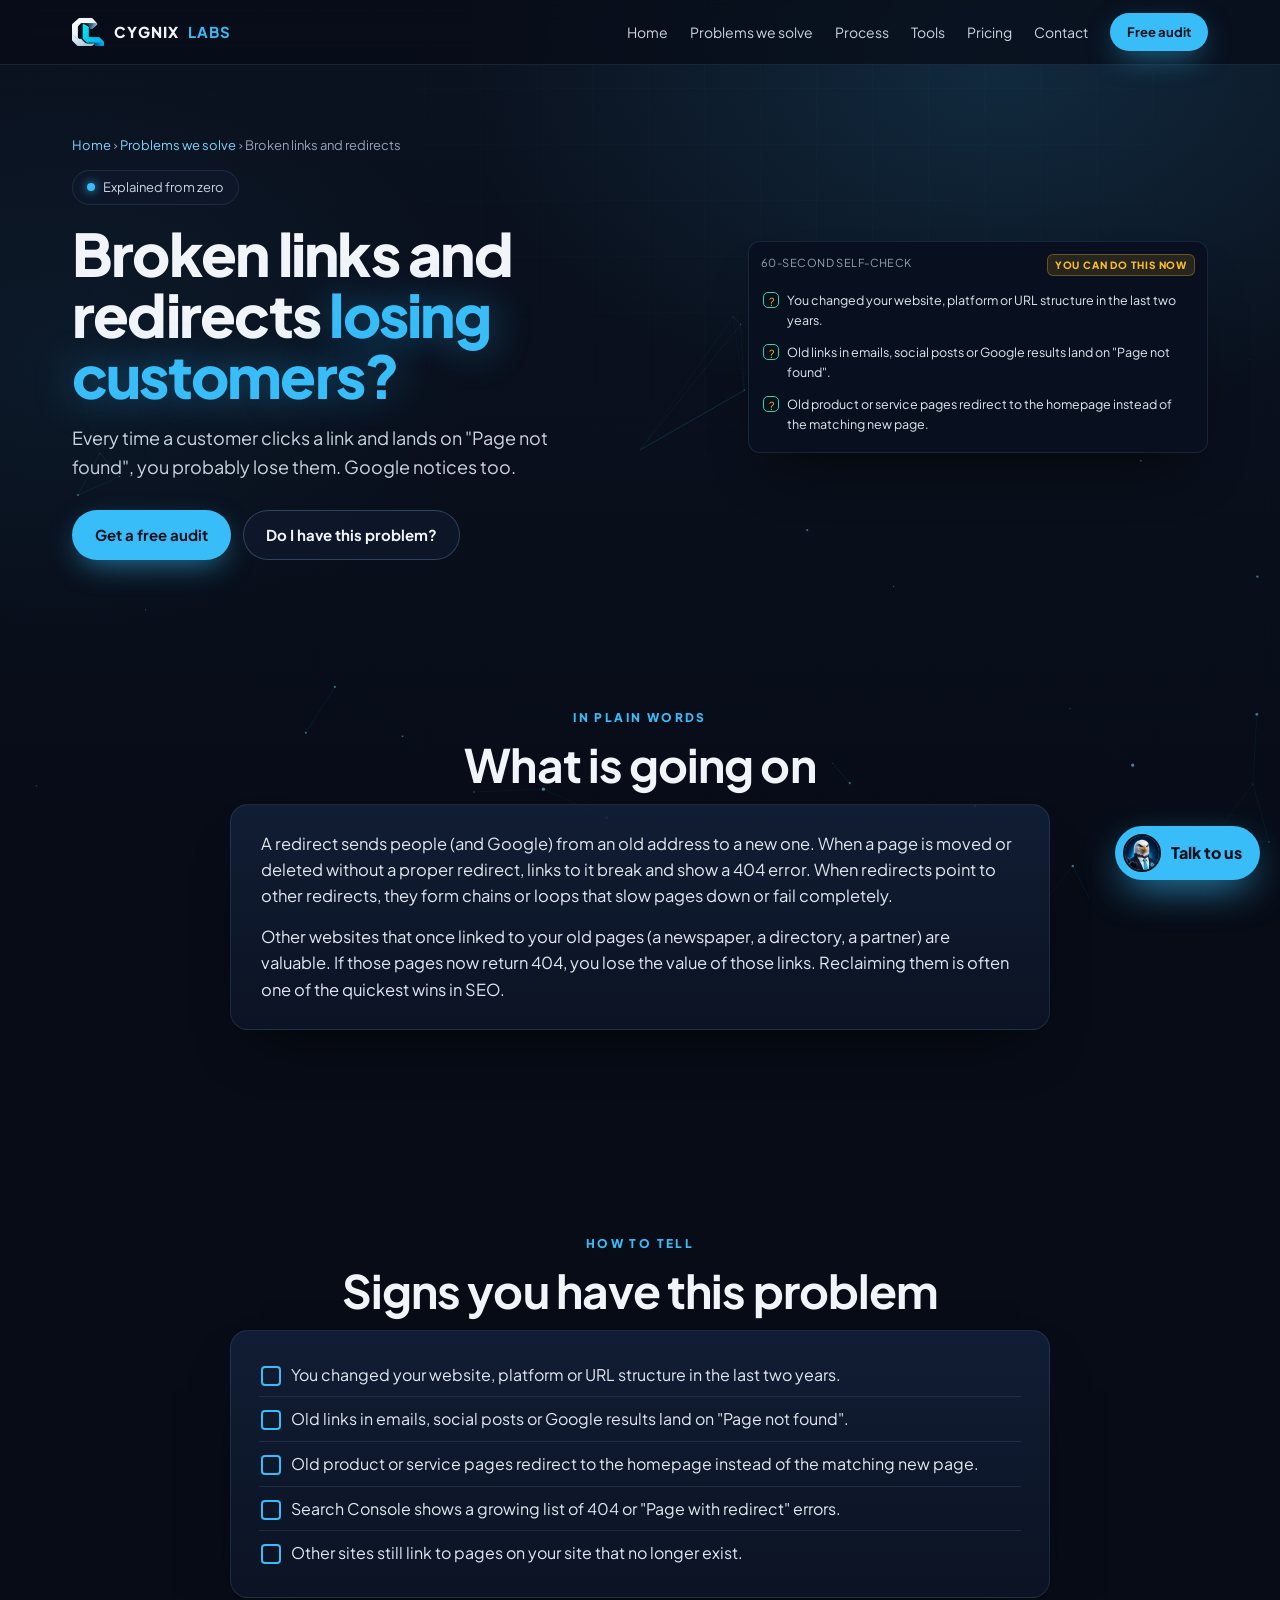
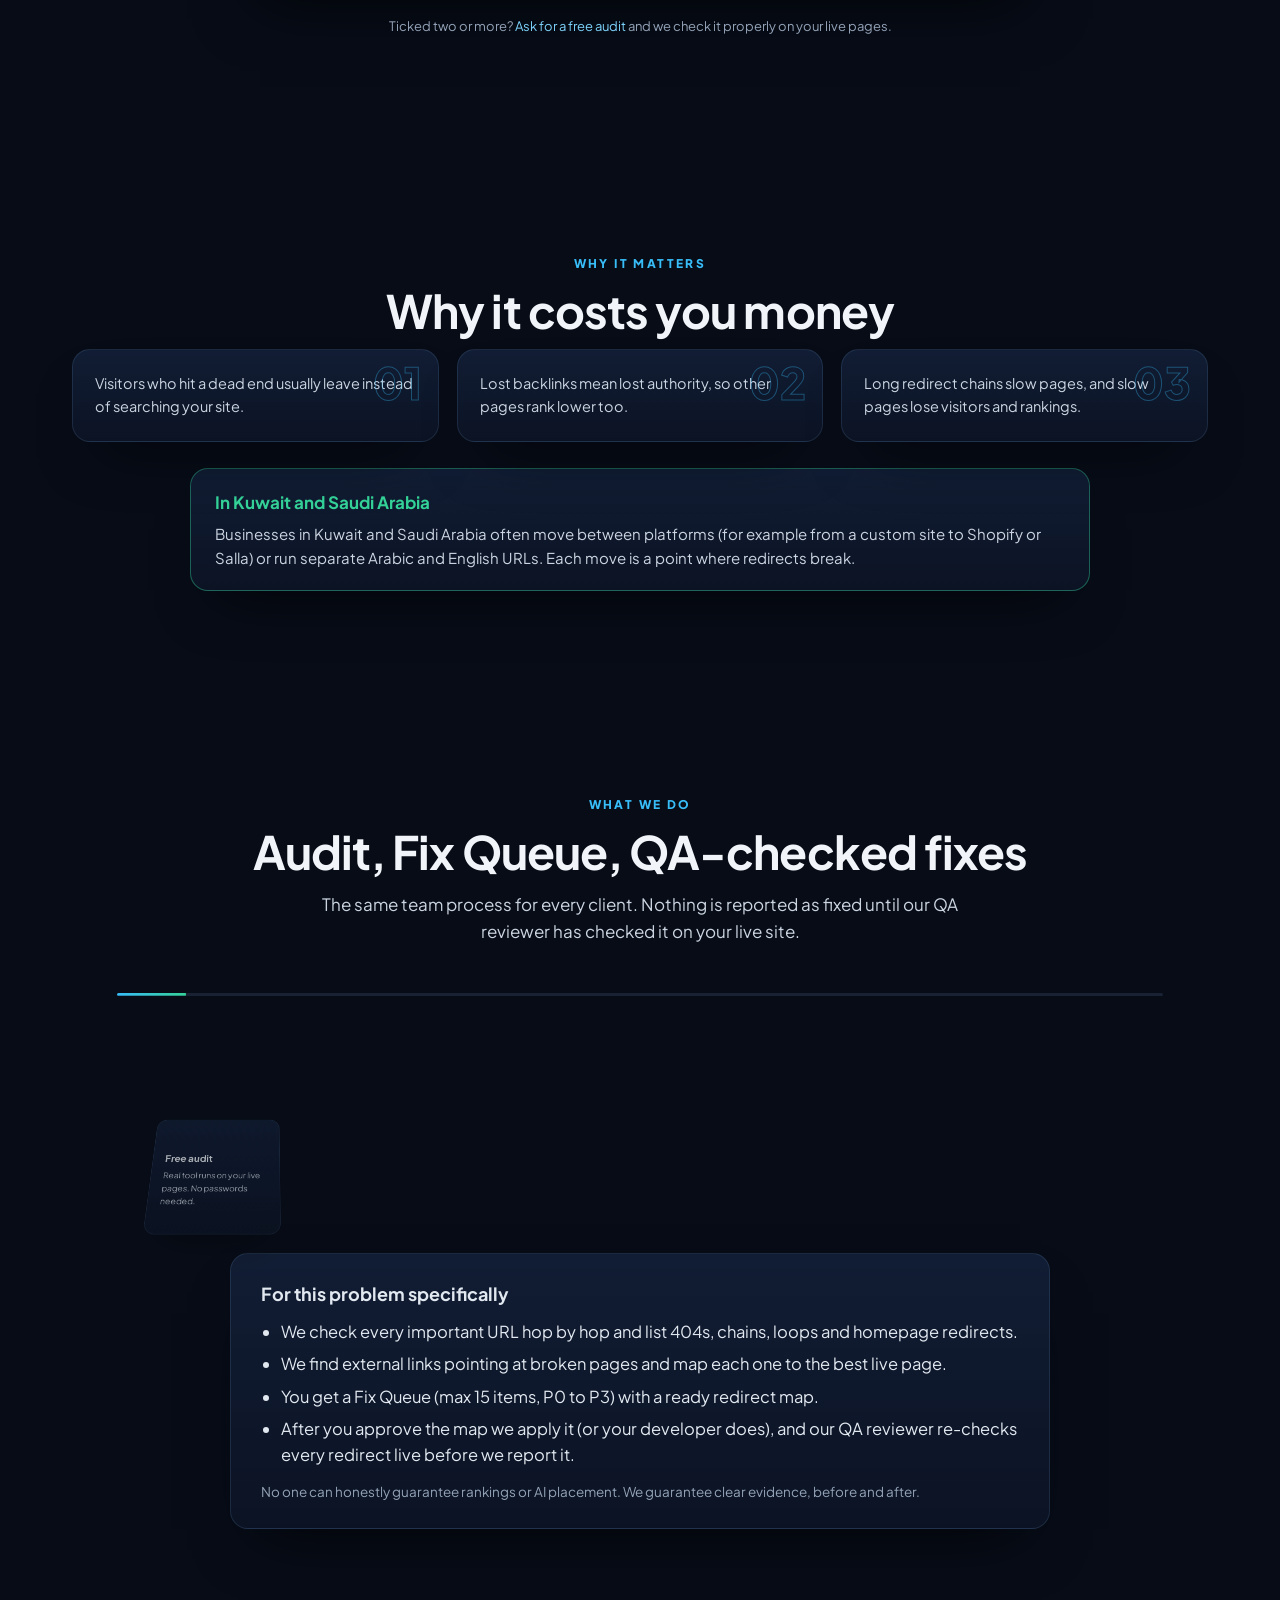
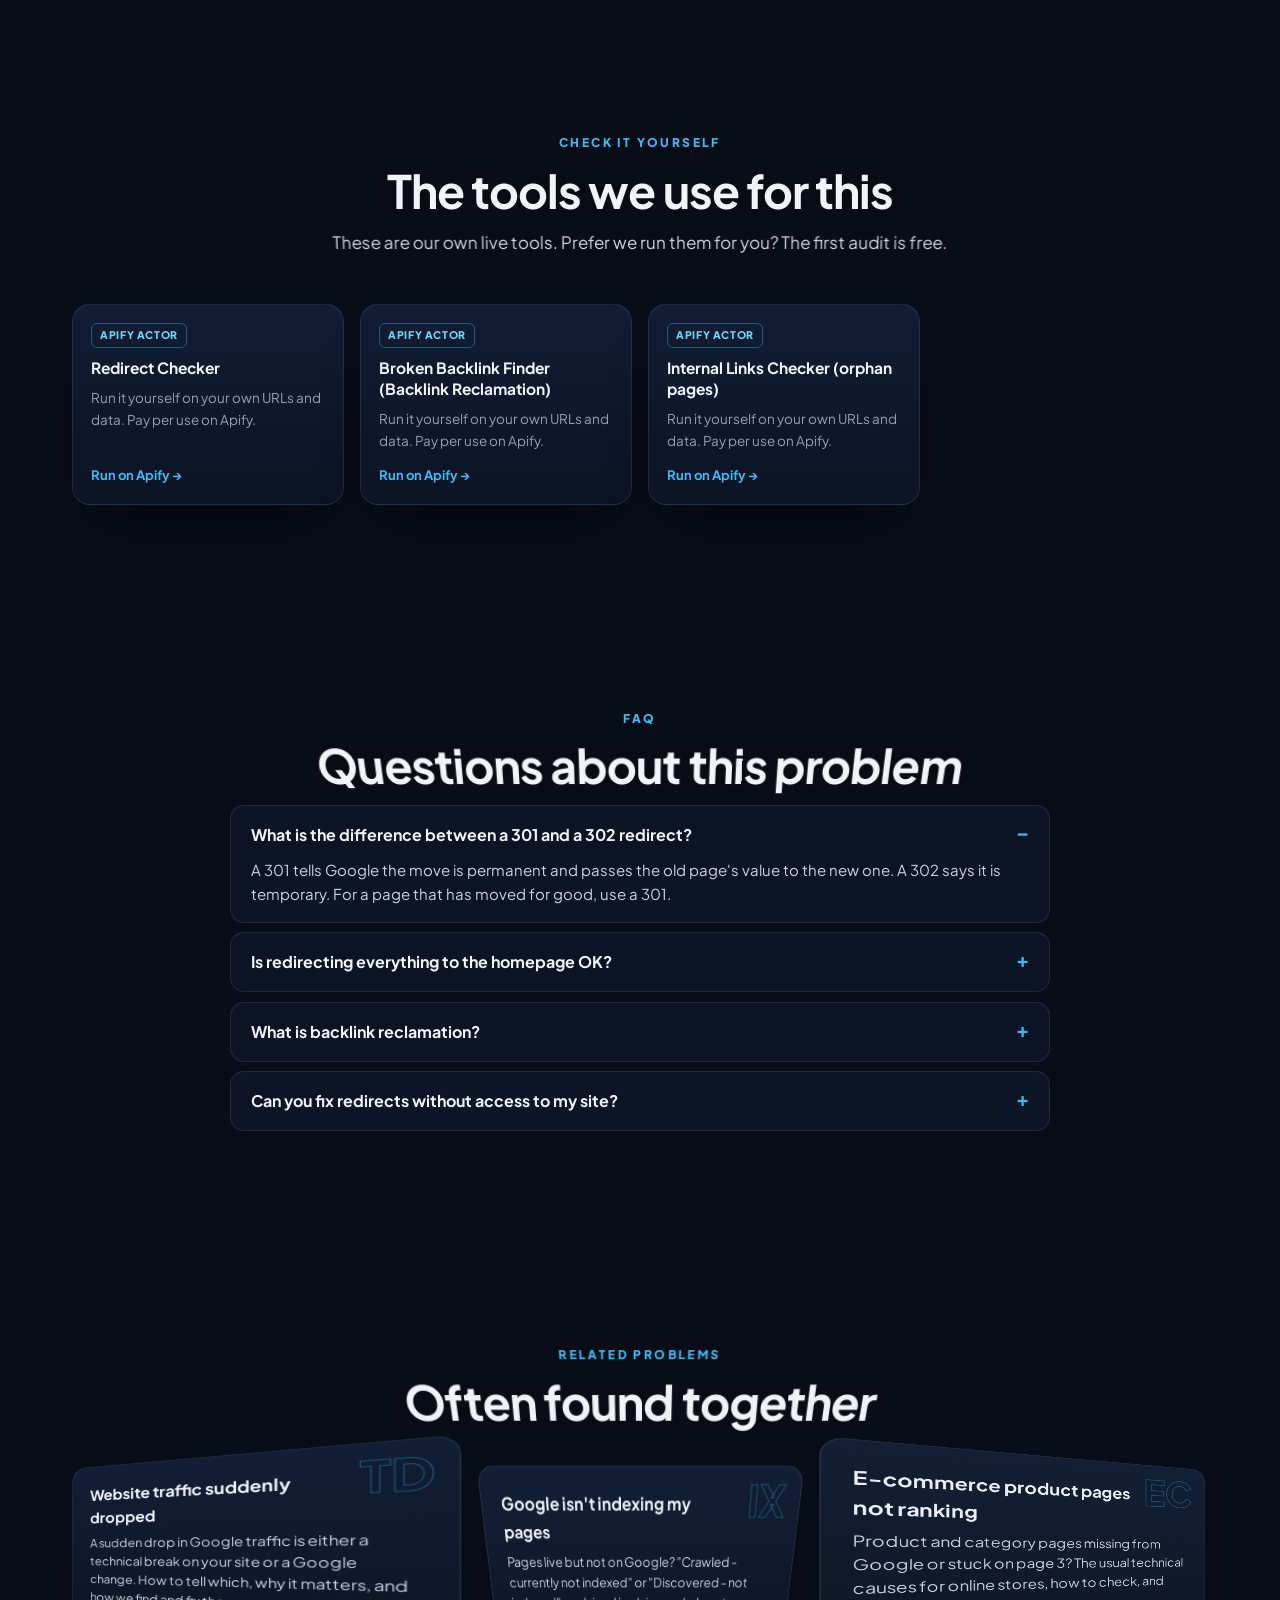
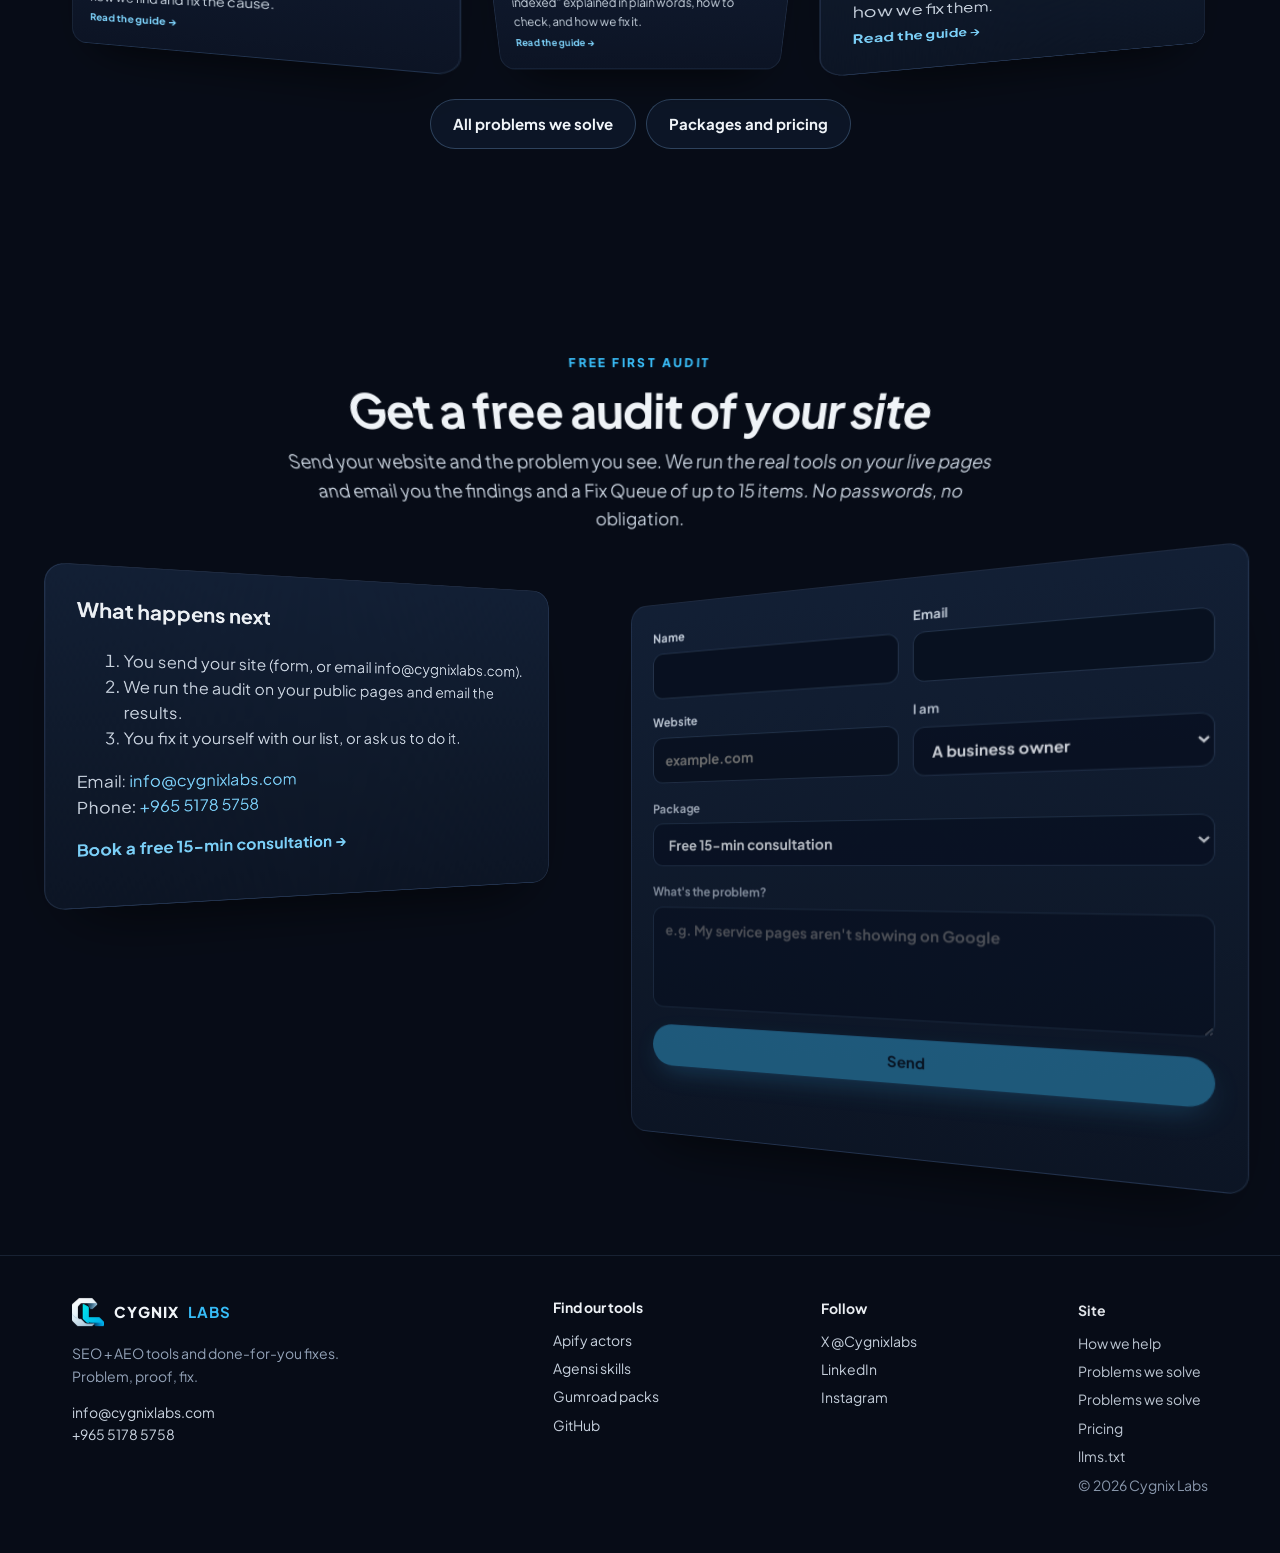
==== commit e344ccf4: "Deploy 2026-11-05T11:45:39Z" ====
--- a/broken-links-and-redirects-losing-customers.html
+++ b/broken-links-and-redirects-losing-customers.html
@@ -27,8 +27,8 @@
 <link rel="preload" href="assets/fonts/jakarta.woff2" as="font" type="font/woff2" crossorigin>
 <link rel="alternate" type="text/plain" title="llms.txt" href="llms.txt">
 <script>(function(){var d=document.documentElement,r=matchMedia('(prefers-reduced-motion: reduce)').matches;if(!r){d.classList.add('motion');if(matchMedia('(min-width: 981px)').matches&&!(navigator.deviceMemory&&navigator.deviceMemory<4))d.classList.add('motion-lg');}})();</script>
-<link rel="stylesheet" href="assets/css/site.css?v=202611051437">
-<link rel="stylesheet" href="assets/css/assist.css?v=202611051437">
+<link rel="stylesheet" href="assets/css/site.css?v=202611051445">
+<link rel="stylesheet" href="assets/css/assist.css?v=202611051445">
 <script type="application/ld+json">{"@context":"https://schema.org","@graph":[{"@type":"Organization","@id":"https://skills.cygnixlabs.com/#org","name":"Cygnix Labs","url":"https://skills.cygnixlabs.com/","logo":"https://skills.cygnixlabs.com/apple-touch-icon.png","image":"https://skills.cygnixlabs.com/assets/img/og.jpg","email":"info@cygnixlabs.com","description":"Cygnix Labs is a done-for-you SEO and AEO (AI search) team. We fix websites that customers can't find on Google, Google Maps or in AI answers such as ChatGPT: free audit, a ranked Fix Queue, and every fix QA-checked.","sameAs":["https://x.com/Cygnixlabs","https://www.linkedin.com/company/cygnix-labs","https://www.instagram.com/cygnix.labs/","https://apify.com/cygnix_labs","https://agensi.io/creators/cygnix-labs","https://cygnixlabs.gumroad.com/","https://github.com/cygnixlabs-cmd"],"telephone":"+96551785758","address":{"@type":"PostalAddress","streetAddress":"Floor 1, Office 48, Al Rehab Complex, Tunisia Street","addressLocality":"Hawalli","addressCountry":"KW"},"contactPoint":{"@type":"ContactPoint","contactType":"sales","email":"info@cygnixlabs.com","telephone":"+96551785758","availableLanguage":["English"]}},{"@type":"WebSite","@id":"https://skills.cygnixlabs.com/#site","url":"https://skills.cygnixlabs.com/","name":"Cygnix Labs","publisher":{"@id":"https://skills.cygnixlabs.com/#org"}},{"@type":"WebPage","@id":"https://skills.cygnixlabs.com/broken-links-and-redirects-losing-customers.html#page","url":"https://skills.cygnixlabs.com/broken-links-and-redirects-losing-customers.html","name":"Broken links and redirects losing you customers? Explained simply | Cygnix Labs","description":"404 pages, redirect chains and lost backlinks quietly cost visitors and Google trust. How to spot them, why they cost money, and how we fix them.","inLanguage":"en","isPartOf":{"@id":"https://skills.cygnixlabs.com/#site"},"about":{"@id":"https://skills.cygnixlabs.com/broken-links-and-redirects-losing-customers.html#service"},"breadcrumb":{"@type":"BreadcrumbList","itemListElement":[{"@type":"ListItem","position":1,"name":"Home","item":"https://skills.cygnixlabs.com/"},{"@type":"ListItem","position":2,"name":"Problems we solve","item":"https://skills.cygnixlabs.com/problems.html"},{"@type":"ListItem","position":3,"name":"Broken links and redirects","item":"https://skills.cygnixlabs.com/broken-links-and-redirects-losing-customers.html"}]},"dateModified":"2026-11-05","publisher":{"@id":"https://skills.cygnixlabs.com/#org"}},{"@type":"Service","@id":"https://skills.cygnixlabs.com/broken-links-and-redirects-losing-customers.html#service","name":"Fix: Broken links and redirects","description":"404 pages, redirect chains and lost backlinks quietly cost visitors and Google trust. How to spot them, why they cost money, and how we fix them.","provider":{"@id":"https://skills.cygnixlabs.com/#org"},"serviceType":"SEO and AEO (AI search) audit and fixes","areaServed":[{"@type":"Country","name":"Kuwait"},{"@type":"Country","name":"Saudi Arabia"},{"@type":"Country","name":"United Arab Emirates"},{"@type":"Country","name":"Qatar"},{"@type":"Country","name":"Bahrain"},{"@type":"Country","name":"Oman"},{"@type":"Country","name":"United Kingdom"},{"@type":"Country","name":"United States"},{"@type":"Country","name":"Canada"},{"@type":"Country","name":"Australia"}],"url":"https://skills.cygnixlabs.com/broken-links-and-redirects-losing-customers.html","offers":{"@type":"Offer","name":"Free first audit","price":"0","priceCurrency":"USD","url":"https://skills.cygnixlabs.com/broken-links-and-redirects-losing-customers.html#contact","availability":"https://schema.org/InStock","seller":{"@id":"https://skills.cygnixlabs.com/#org"}}},{"@type":"FAQPage","@id":"https://skills.cygnixlabs.com/broken-links-and-redirects-losing-customers.html#faq","mainEntity":[{"@type":"Question","name":"What is the difference between a 301 and a 302 redirect?","acceptedAnswer":{"@type":"Answer","text":"A 301 tells Google the move is permanent and passes the old page's value to the new one. A 302 says it is temporary. For a page that has moved for good, use a 301."}},{"@type":"Question","name":"Is redirecting everything to the homepage OK?","acceptedAnswer":{"@type":"Answer","text":"No. Google often treats that like a broken page. Each old URL should go to the closest matching new page."}},{"@type":"Question","name":"What is backlink reclamation?","acceptedAnswer":{"@type":"Answer","text":"Finding links from other websites that point to pages on your site that now return an error, and redirecting those old addresses to a live page so you get the value back."}},{"@type":"Question","name":"Can you fix redirects without access to my site?","acceptedAnswer":{"@type":"Answer","text":"We can produce the full redirect map without access. To apply it we need an editor role or your developer's help. No passwords."}}]}]}</script>
 </head>
 <body>
@@ -151,7 +151,7 @@
 <script src="assets/vendor/gsap.min.js" defer></script>
 <script src="assets/vendor/ScrollTrigger.min.js" defer></script>
 <script src="assets/vendor/lenis.min.js" defer></script>
-<script src="assets/js/main.js?v=202611051437" defer></script>
-<script src="assets/js/motion.js?v=202611051437" defer></script>
+<script src="assets/js/main.js?v=202611051445" defer></script>
+<script src="assets/js/motion.js?v=202611051445" defer></script>
 </body>
 </html>
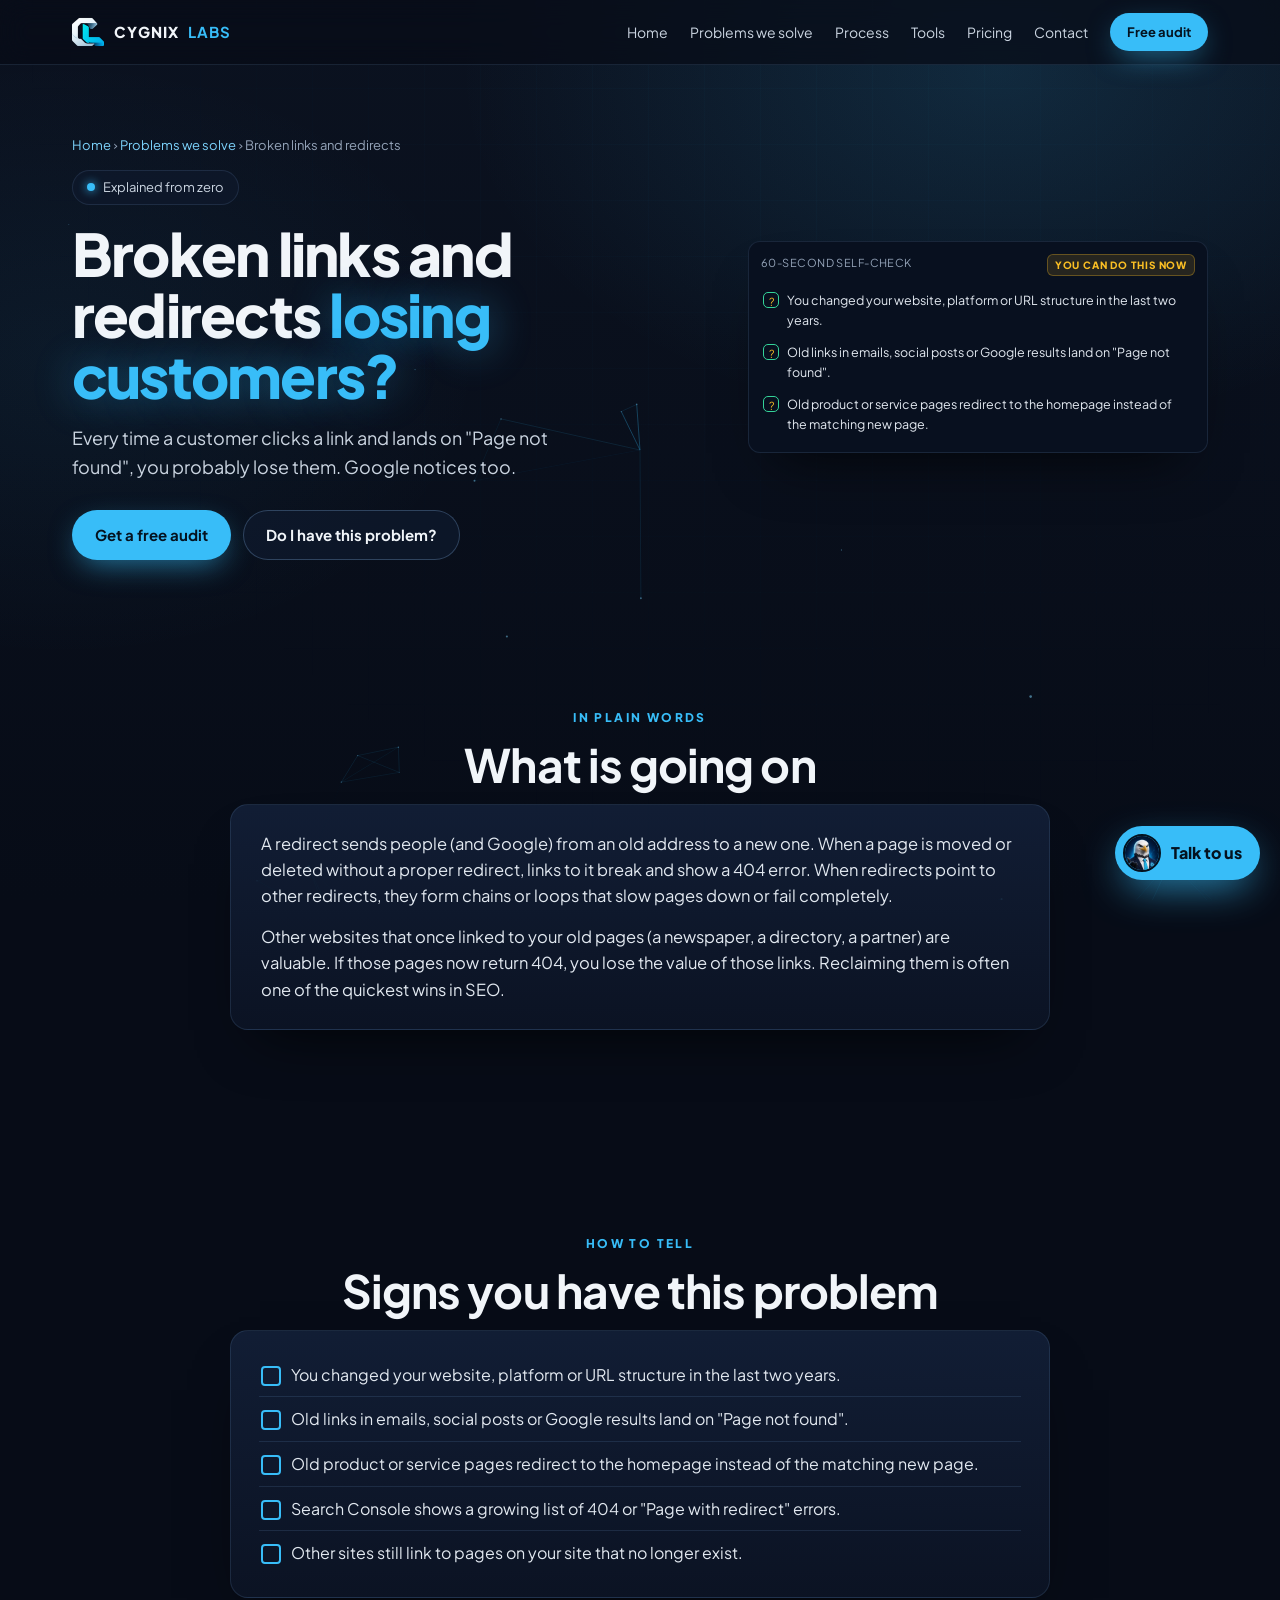
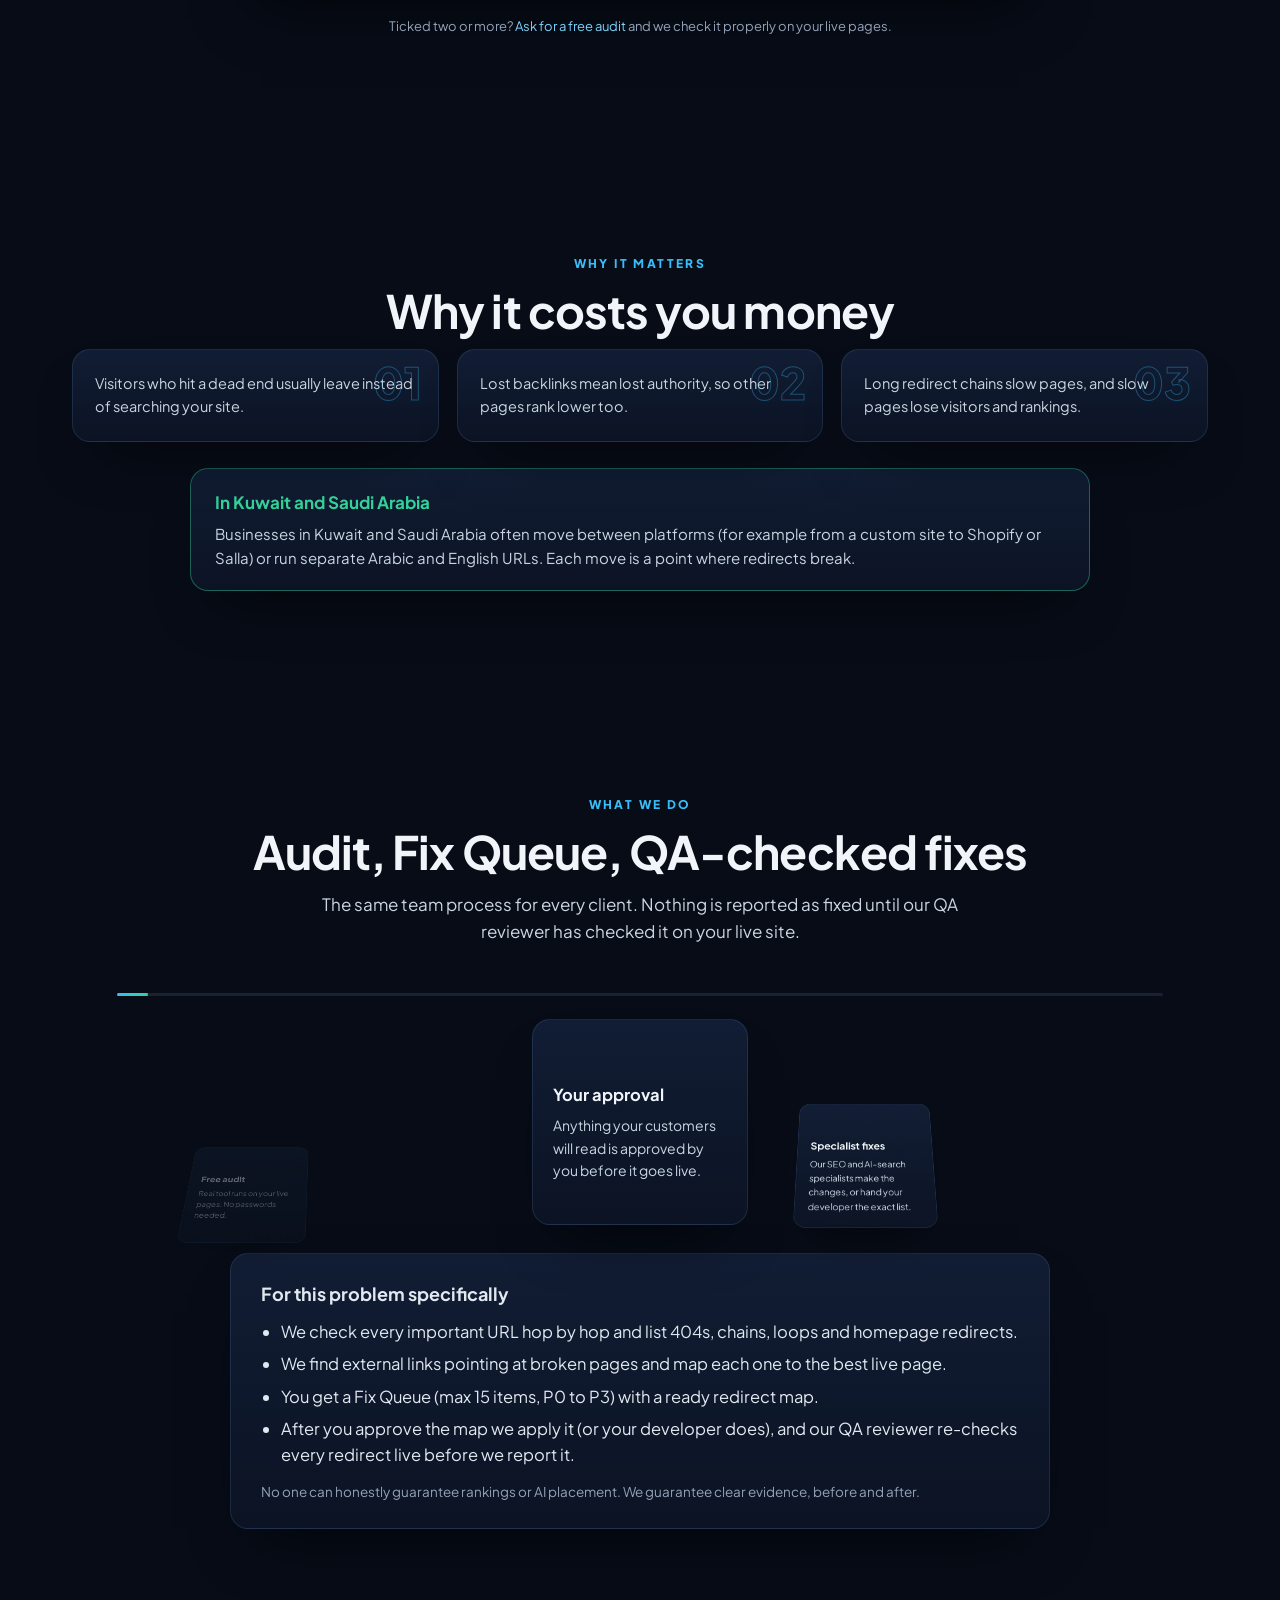
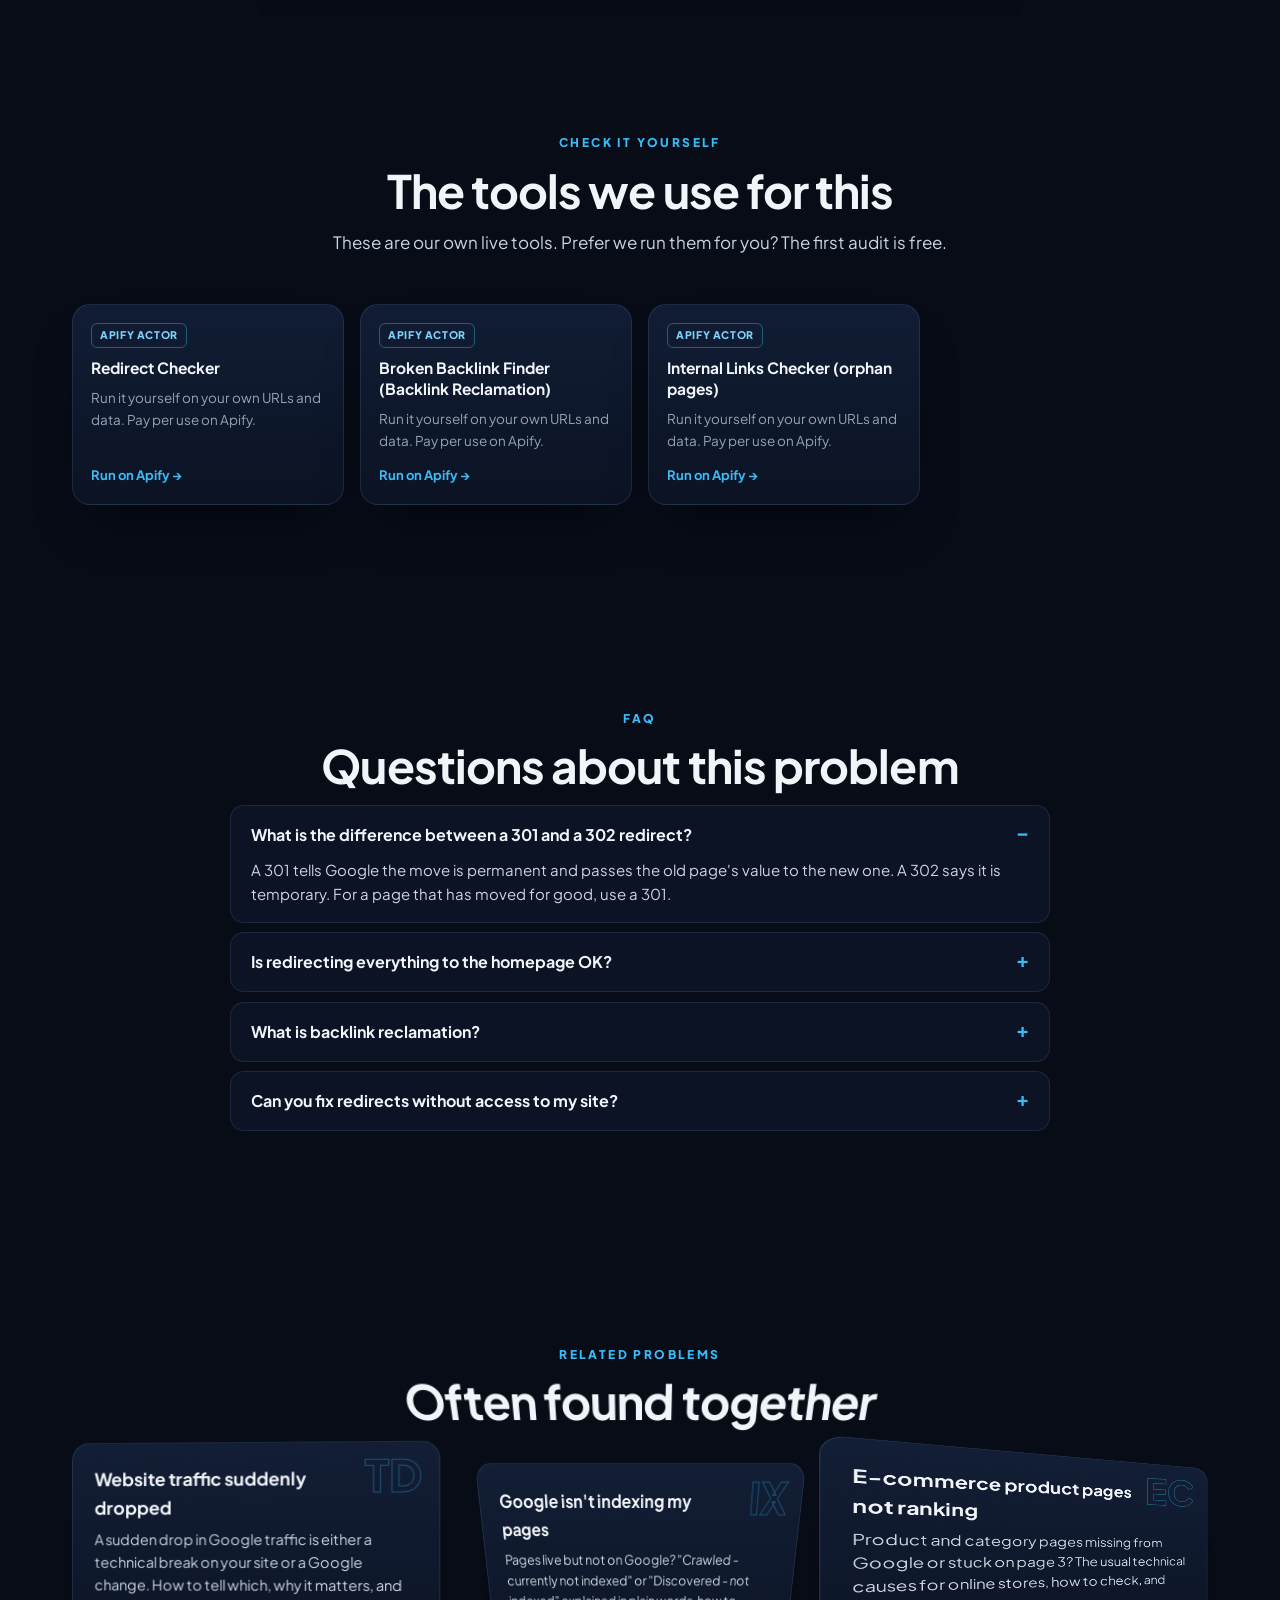
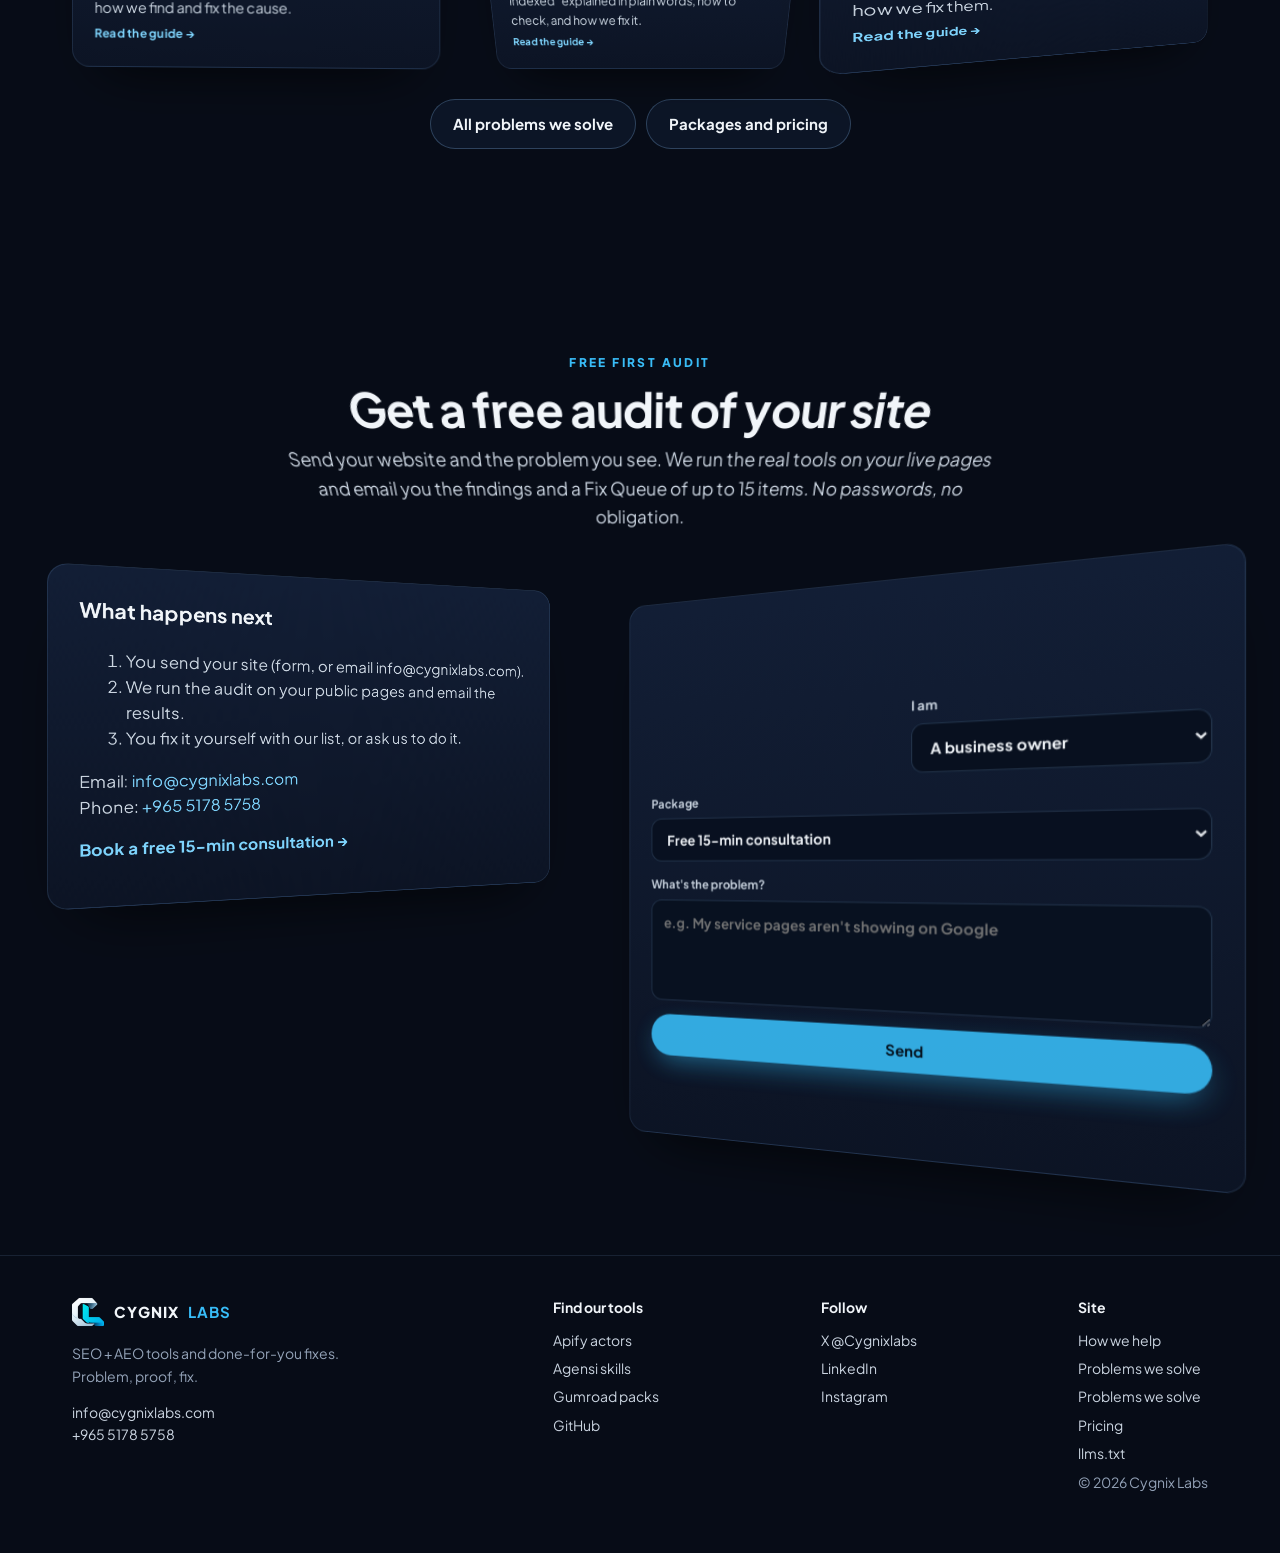
==== commit ee9b4678: "Deploy 2026-11-09T07:29:52Z" ====
--- a/broken-links-and-redirects-losing-customers.html
+++ b/broken-links-and-redirects-losing-customers.html
@@ -27,9 +27,9 @@
 <link rel="preload" href="assets/fonts/jakarta.woff2" as="font" type="font/woff2" crossorigin>
 <link rel="alternate" type="text/plain" title="llms.txt" href="llms.txt">
 <script>(function(){var d=document.documentElement,r=matchMedia('(prefers-reduced-motion: reduce)').matches;if(!r){d.classList.add('motion');if(matchMedia('(min-width: 981px)').matches&&!(navigator.deviceMemory&&navigator.deviceMemory<4))d.classList.add('motion-lg');}})();</script>
-<link rel="stylesheet" href="assets/css/site.css?v=202611051445">
-<link rel="stylesheet" href="assets/css/assist.css?v=202611051445">
-<script type="application/ld+json">{"@context":"https://schema.org","@graph":[{"@type":"Organization","@id":"https://skills.cygnixlabs.com/#org","name":"Cygnix Labs","url":"https://skills.cygnixlabs.com/","logo":"https://skills.cygnixlabs.com/apple-touch-icon.png","image":"https://skills.cygnixlabs.com/assets/img/og.jpg","email":"info@cygnixlabs.com","description":"Cygnix Labs is a done-for-you SEO and AEO (AI search) team. We fix websites that customers can't find on Google, Google Maps or in AI answers such as ChatGPT: free audit, a ranked Fix Queue, and every fix QA-checked.","sameAs":["https://x.com/Cygnixlabs","https://www.linkedin.com/company/cygnix-labs","https://www.instagram.com/cygnix.labs/","https://apify.com/cygnix_labs","https://agensi.io/creators/cygnix-labs","https://cygnixlabs.gumroad.com/","https://github.com/cygnixlabs-cmd"],"telephone":"+96551785758","address":{"@type":"PostalAddress","streetAddress":"Floor 1, Office 48, Al Rehab Complex, Tunisia Street","addressLocality":"Hawalli","addressCountry":"KW"},"contactPoint":{"@type":"ContactPoint","contactType":"sales","email":"info@cygnixlabs.com","telephone":"+96551785758","availableLanguage":["English"]}},{"@type":"WebSite","@id":"https://skills.cygnixlabs.com/#site","url":"https://skills.cygnixlabs.com/","name":"Cygnix Labs","publisher":{"@id":"https://skills.cygnixlabs.com/#org"}},{"@type":"WebPage","@id":"https://skills.cygnixlabs.com/broken-links-and-redirects-losing-customers.html#page","url":"https://skills.cygnixlabs.com/broken-links-and-redirects-losing-customers.html","name":"Broken links and redirects losing you customers? Explained simply | Cygnix Labs","description":"404 pages, redirect chains and lost backlinks quietly cost visitors and Google trust. How to spot them, why they cost money, and how we fix them.","inLanguage":"en","isPartOf":{"@id":"https://skills.cygnixlabs.com/#site"},"about":{"@id":"https://skills.cygnixlabs.com/broken-links-and-redirects-losing-customers.html#service"},"breadcrumb":{"@type":"BreadcrumbList","itemListElement":[{"@type":"ListItem","position":1,"name":"Home","item":"https://skills.cygnixlabs.com/"},{"@type":"ListItem","position":2,"name":"Problems we solve","item":"https://skills.cygnixlabs.com/problems.html"},{"@type":"ListItem","position":3,"name":"Broken links and redirects","item":"https://skills.cygnixlabs.com/broken-links-and-redirects-losing-customers.html"}]},"dateModified":"2026-11-05","publisher":{"@id":"https://skills.cygnixlabs.com/#org"}},{"@type":"Service","@id":"https://skills.cygnixlabs.com/broken-links-and-redirects-losing-customers.html#service","name":"Fix: Broken links and redirects","description":"404 pages, redirect chains and lost backlinks quietly cost visitors and Google trust. How to spot them, why they cost money, and how we fix them.","provider":{"@id":"https://skills.cygnixlabs.com/#org"},"serviceType":"SEO and AEO (AI search) audit and fixes","areaServed":[{"@type":"Country","name":"Kuwait"},{"@type":"Country","name":"Saudi Arabia"},{"@type":"Country","name":"United Arab Emirates"},{"@type":"Country","name":"Qatar"},{"@type":"Country","name":"Bahrain"},{"@type":"Country","name":"Oman"},{"@type":"Country","name":"United Kingdom"},{"@type":"Country","name":"United States"},{"@type":"Country","name":"Canada"},{"@type":"Country","name":"Australia"}],"url":"https://skills.cygnixlabs.com/broken-links-and-redirects-losing-customers.html","offers":{"@type":"Offer","name":"Free first audit","price":"0","priceCurrency":"USD","url":"https://skills.cygnixlabs.com/broken-links-and-redirects-losing-customers.html#contact","availability":"https://schema.org/InStock","seller":{"@id":"https://skills.cygnixlabs.com/#org"}}},{"@type":"FAQPage","@id":"https://skills.cygnixlabs.com/broken-links-and-redirects-losing-customers.html#faq","mainEntity":[{"@type":"Question","name":"What is the difference between a 301 and a 302 redirect?","acceptedAnswer":{"@type":"Answer","text":"A 301 tells Google the move is permanent and passes the old page's value to the new one. A 302 says it is temporary. For a page that has moved for good, use a 301."}},{"@type":"Question","name":"Is redirecting everything to the homepage OK?","acceptedAnswer":{"@type":"Answer","text":"No. Google often treats that like a broken page. Each old URL should go to the closest matching new page."}},{"@type":"Question","name":"What is backlink reclamation?","acceptedAnswer":{"@type":"Answer","text":"Finding links from other websites that point to pages on your site that now return an error, and redirecting those old addresses to a live page so you get the value back."}},{"@type":"Question","name":"Can you fix redirects without access to my site?","acceptedAnswer":{"@type":"Answer","text":"We can produce the full redirect map without access. To apply it we need an editor role or your developer's help. No passwords."}}]}]}</script>
+<link rel="stylesheet" href="assets/css/site.css?v=202611091029">
+<link rel="stylesheet" href="assets/css/assist.css?v=202611091029">
+<script type="application/ld+json">{"@context":"https://schema.org","@graph":[{"@type":"Organization","@id":"https://skills.cygnixlabs.com/#org","name":"Cygnix Labs","url":"https://skills.cygnixlabs.com/","logo":"https://skills.cygnixlabs.com/apple-touch-icon.png","image":"https://skills.cygnixlabs.com/assets/img/og.jpg","email":"info@cygnixlabs.com","description":"Cygnix Labs is a done-for-you SEO and AEO (AI search) team. We fix websites that customers can't find on Google, Google Maps or in AI answers such as ChatGPT: free audit, a ranked Fix Queue, and every fix QA-checked.","sameAs":["https://x.com/Cygnixlabs","https://www.linkedin.com/company/cygnix-labs","https://www.instagram.com/cygnix.labs/","https://apify.com/cygnix_labs","https://agensi.io/creators/cygnix-labs","https://cygnixlabs.gumroad.com/","https://github.com/cygnixlabs-cmd"],"telephone":"+96551785758","address":{"@type":"PostalAddress","streetAddress":"Floor 1, Office 48, Al Rehab Complex, Tunisia Street","addressLocality":"Hawalli","addressCountry":"KW"},"contactPoint":{"@type":"ContactPoint","contactType":"sales","email":"info@cygnixlabs.com","telephone":"+96551785758","availableLanguage":["English"]}},{"@type":"WebSite","@id":"https://skills.cygnixlabs.com/#site","url":"https://skills.cygnixlabs.com/","name":"Cygnix Labs","publisher":{"@id":"https://skills.cygnixlabs.com/#org"}},{"@type":"WebPage","@id":"https://skills.cygnixlabs.com/broken-links-and-redirects-losing-customers.html#page","url":"https://skills.cygnixlabs.com/broken-links-and-redirects-losing-customers.html","name":"Broken links and redirects losing you customers? Explained simply | Cygnix Labs","description":"404 pages, redirect chains and lost backlinks quietly cost visitors and Google trust. How to spot them, why they cost money, and how we fix them.","inLanguage":"en","isPartOf":{"@id":"https://skills.cygnixlabs.com/#site"},"about":{"@id":"https://skills.cygnixlabs.com/broken-links-and-redirects-losing-customers.html#service"},"breadcrumb":{"@type":"BreadcrumbList","itemListElement":[{"@type":"ListItem","position":1,"name":"Home","item":"https://skills.cygnixlabs.com/"},{"@type":"ListItem","position":2,"name":"Problems we solve","item":"https://skills.cygnixlabs.com/problems.html"},{"@type":"ListItem","position":3,"name":"Broken links and redirects","item":"https://skills.cygnixlabs.com/broken-links-and-redirects-losing-customers.html"}]},"dateModified":"2026-11-09","publisher":{"@id":"https://skills.cygnixlabs.com/#org"}},{"@type":"Service","@id":"https://skills.cygnixlabs.com/broken-links-and-redirects-losing-customers.html#service","name":"Fix: Broken links and redirects","description":"404 pages, redirect chains and lost backlinks quietly cost visitors and Google trust. How to spot them, why they cost money, and how we fix them.","provider":{"@id":"https://skills.cygnixlabs.com/#org"},"serviceType":"SEO and AEO (AI search) audit and fixes","areaServed":[{"@type":"Country","name":"Kuwait"},{"@type":"Country","name":"Saudi Arabia"},{"@type":"Country","name":"United Arab Emirates"},{"@type":"Country","name":"Qatar"},{"@type":"Country","name":"Bahrain"},{"@type":"Country","name":"Oman"},{"@type":"Country","name":"United Kingdom"},{"@type":"Country","name":"United States"},{"@type":"Country","name":"Canada"},{"@type":"Country","name":"Australia"}],"url":"https://skills.cygnixlabs.com/broken-links-and-redirects-losing-customers.html","offers":{"@type":"Offer","name":"Free first audit","price":"0","priceCurrency":"USD","url":"https://skills.cygnixlabs.com/broken-links-and-redirects-losing-customers.html#contact","availability":"https://schema.org/InStock","seller":{"@id":"https://skills.cygnixlabs.com/#org"}}},{"@type":"FAQPage","@id":"https://skills.cygnixlabs.com/broken-links-and-redirects-losing-customers.html#faq","mainEntity":[{"@type":"Question","name":"What is the difference between a 301 and a 302 redirect?","acceptedAnswer":{"@type":"Answer","text":"A 301 tells Google the move is permanent and passes the old page's value to the new one. A 302 says it is temporary. For a page that has moved for good, use a 301."}},{"@type":"Question","name":"Is redirecting everything to the homepage OK?","acceptedAnswer":{"@type":"Answer","text":"No. Google often treats that like a broken page. Each old URL should go to the closest matching new page."}},{"@type":"Question","name":"What is backlink reclamation?","acceptedAnswer":{"@type":"Answer","text":"Finding links from other websites that point to pages on your site that now return an error, and redirecting those old addresses to a live page so you get the value back."}},{"@type":"Question","name":"Can you fix redirects without access to my site?","acceptedAnswer":{"@type":"Answer","text":"We can produce the full redirect map without access. To apply it we need an editor role or your developer's help. No passwords."}}]}]}</script>
 </head>
 <body>
 <div class="bg-grid" aria-hidden="true"></div><canvas id="bg-fx" aria-hidden="true"></canvas>
@@ -151,7 +151,7 @@
 <script src="assets/vendor/gsap.min.js" defer></script>
 <script src="assets/vendor/ScrollTrigger.min.js" defer></script>
 <script src="assets/vendor/lenis.min.js" defer></script>
-<script src="assets/js/main.js?v=202611051445" defer></script>
-<script src="assets/js/motion.js?v=202611051445" defer></script>
+<script src="assets/js/main.js?v=202611091029" defer></script>
+<script src="assets/js/motion.js?v=202611091029" defer></script>
 </body>
 </html>
